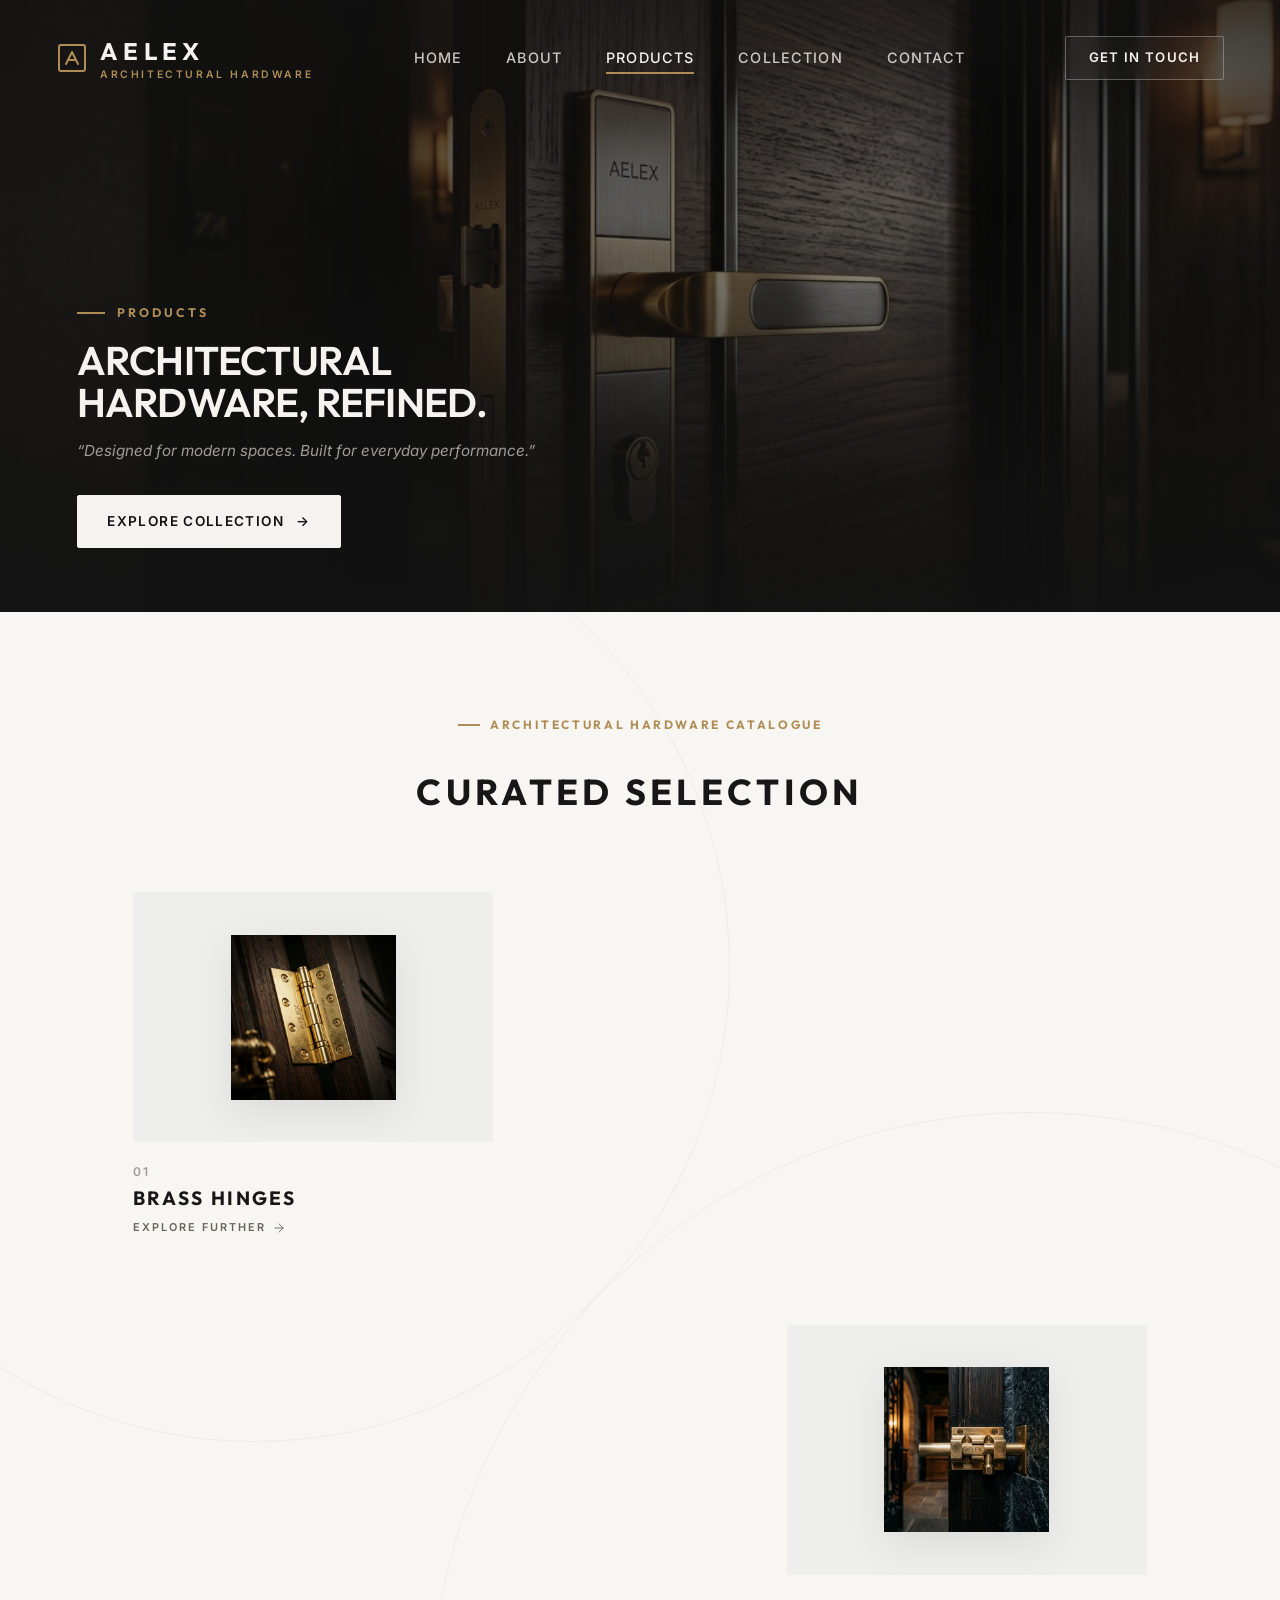
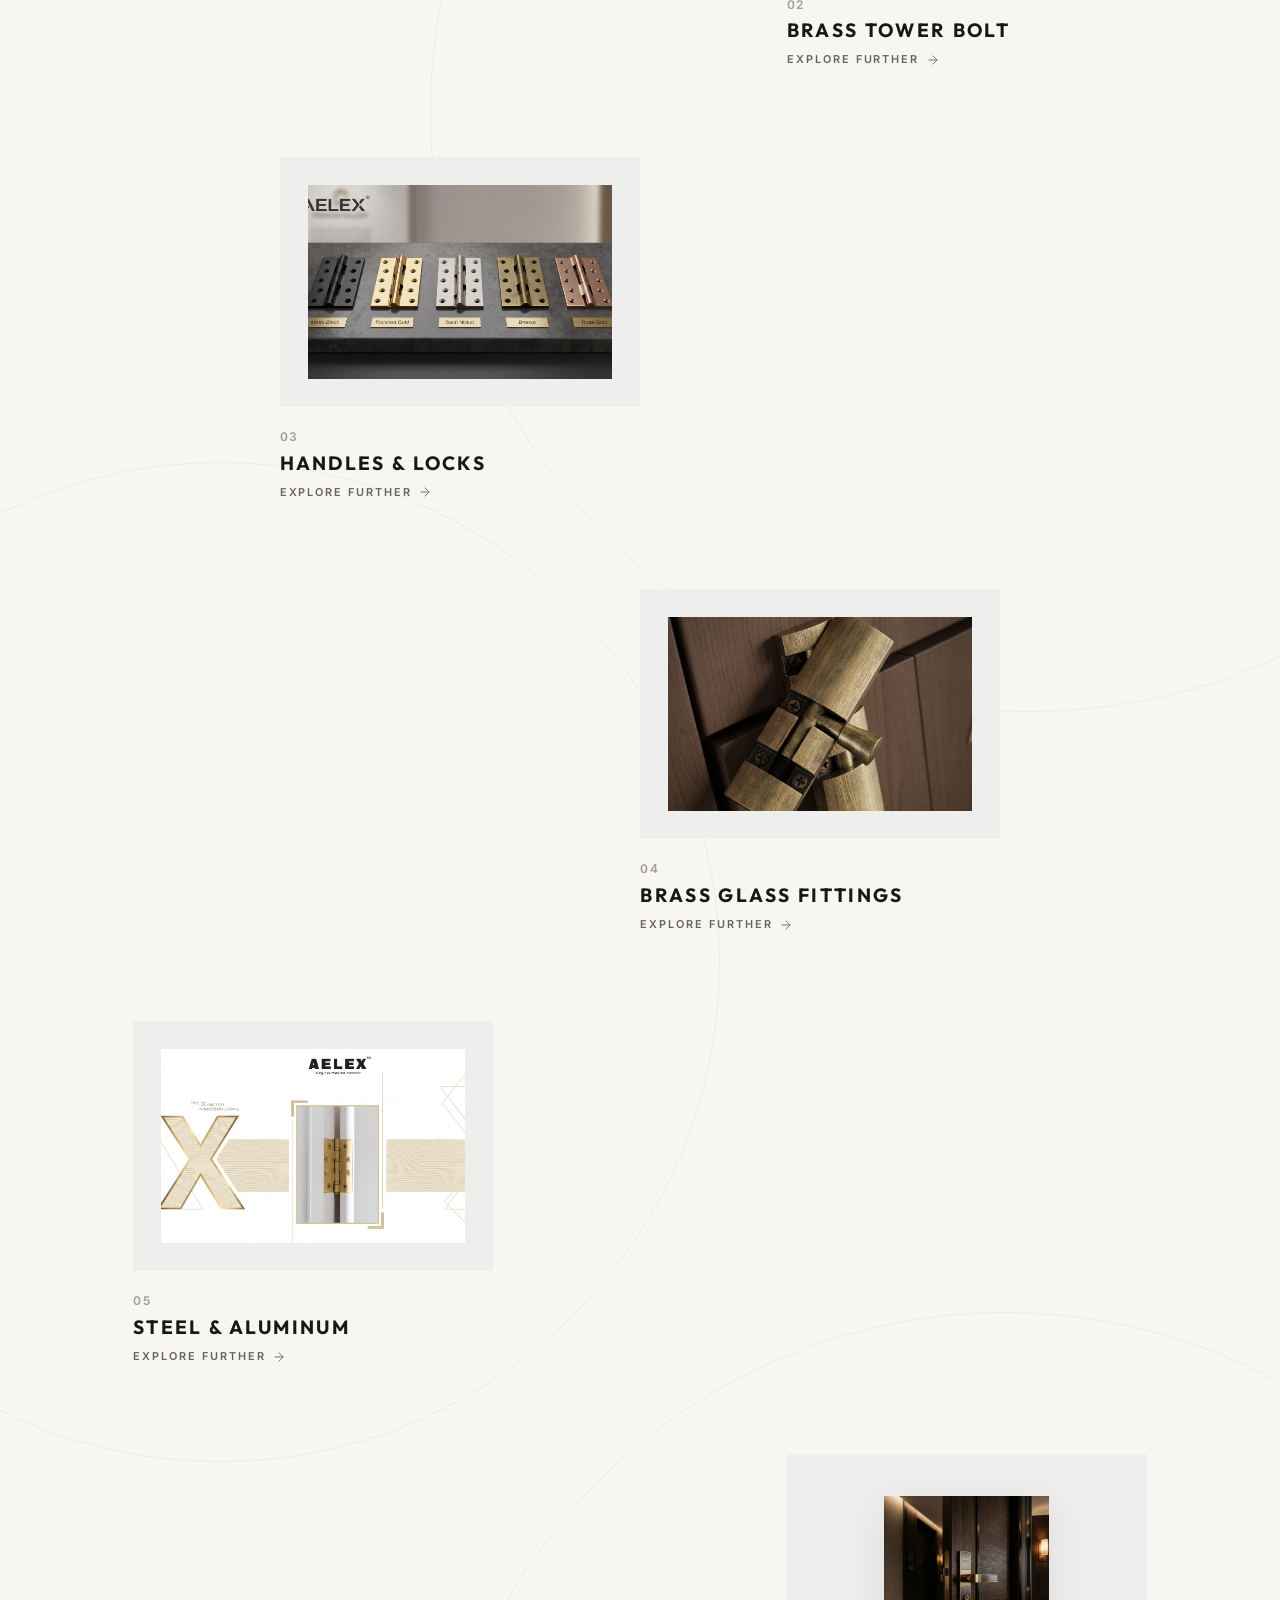
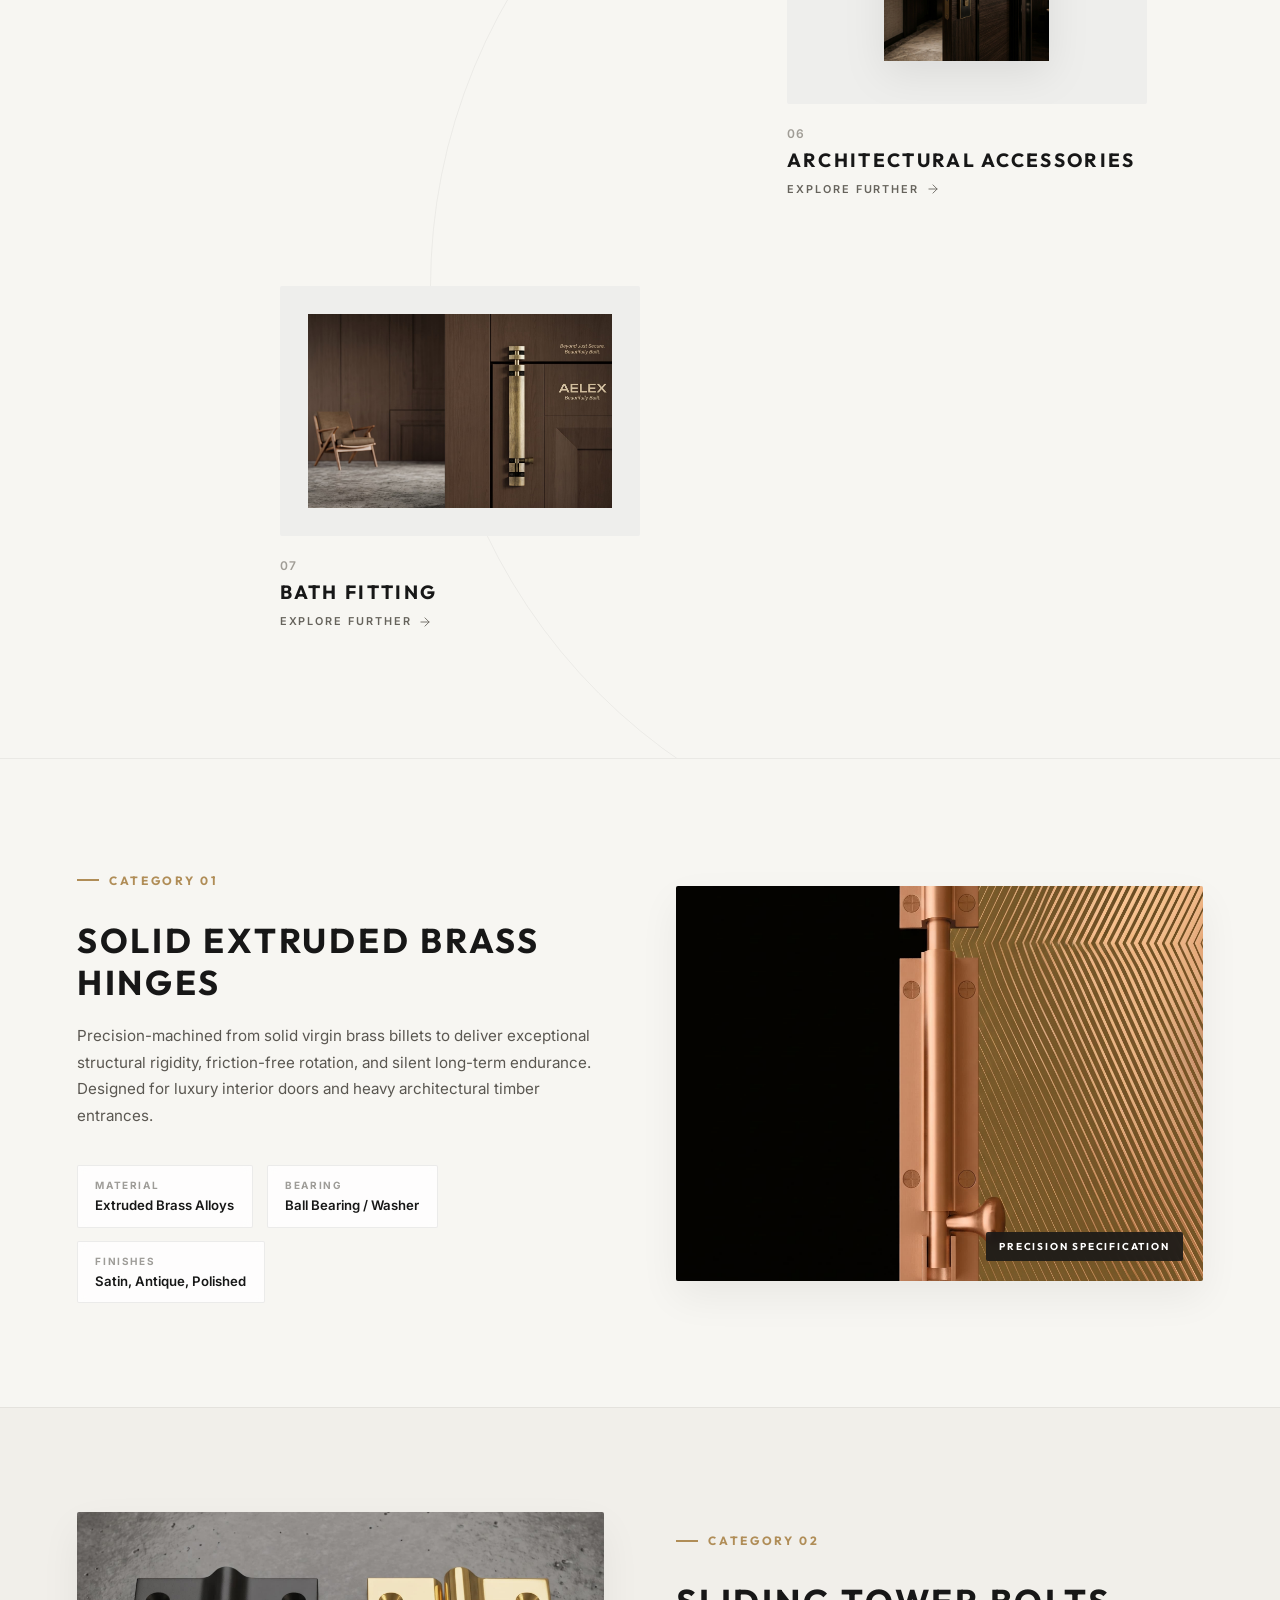
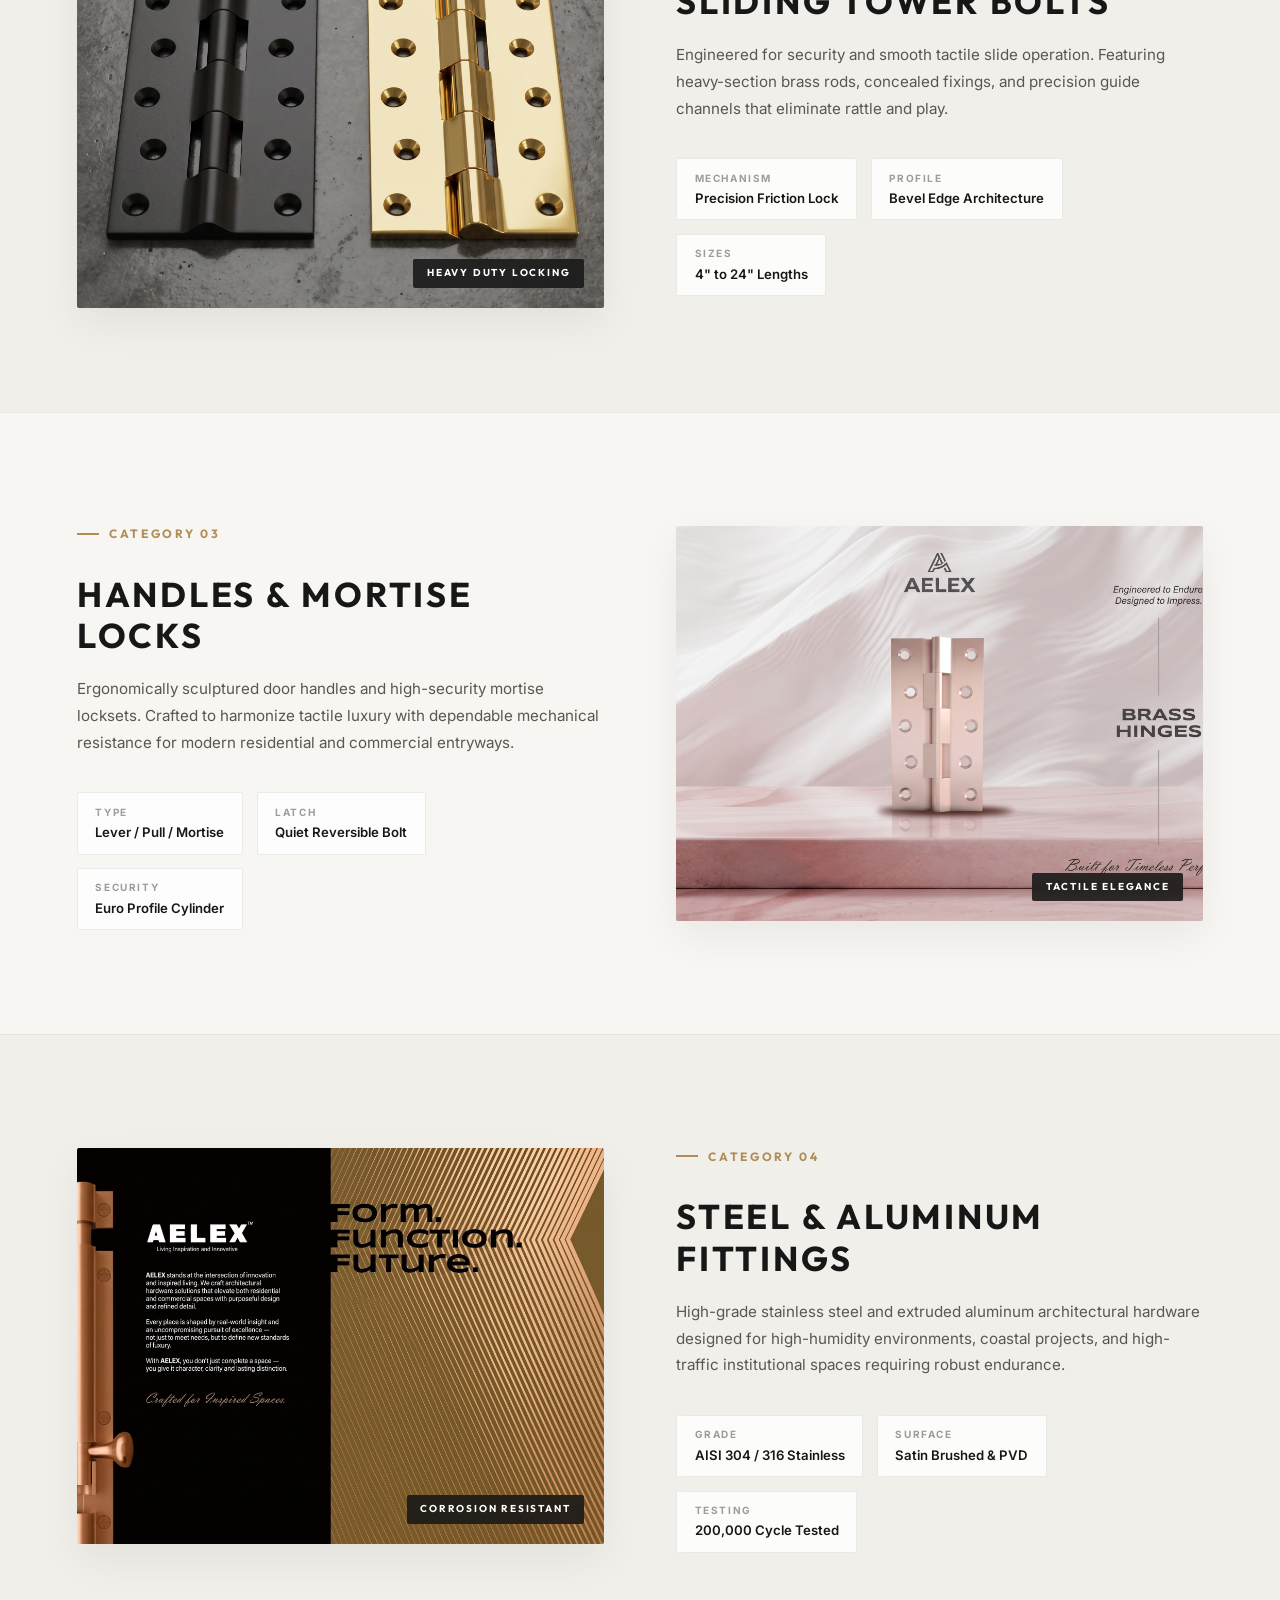
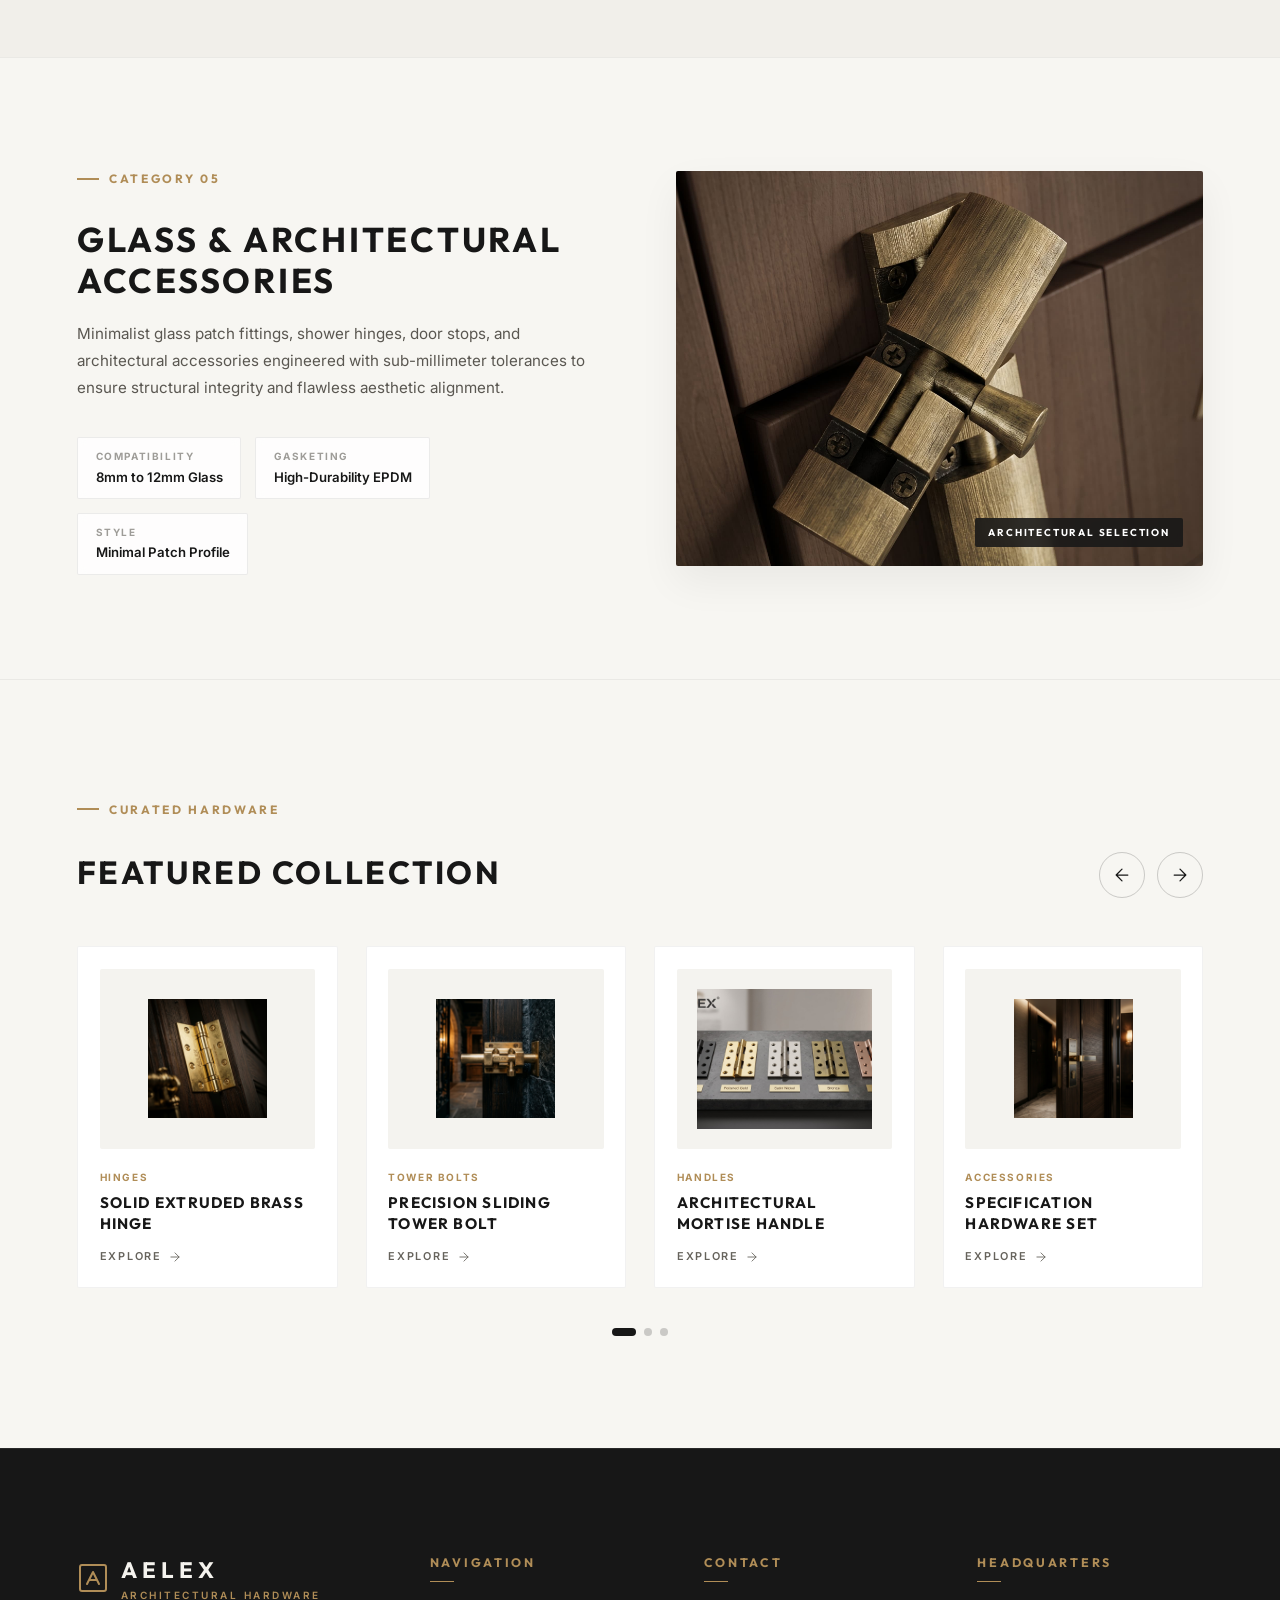
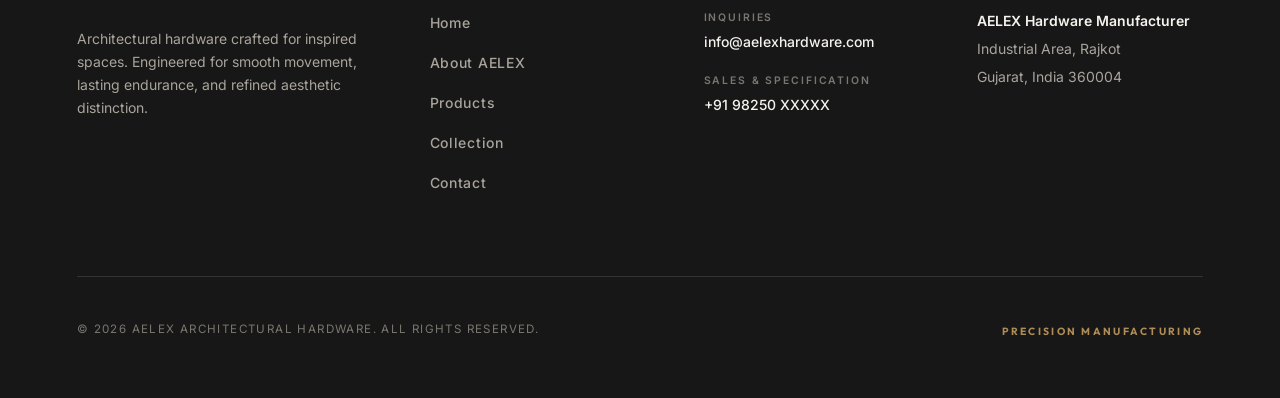
==== products.html @ da087a56 "Add files via upload" ====
<!DOCTYPE html>
<html lang="en">
<head>
  <meta charset="UTF-8">
  <meta name="viewport" content="width=device-width, initial-scale=1.0">
  <title>Products | AELEX Premium Architectural Hardware</title>
  <meta name="description" content="Explore AELEX's luxury architectural hardware catalogue featuring solid extruded brass hinges, sliding tower bolts, stainless steel fittings, and precision architectural accessories.">

  <!-- Google Fonts: Outfit (Headings) & Inter (Body) -->
  <link rel="preconnect" href="https://fonts.googleapis.com">
  <link rel="preconnect" href="https://fonts.gstatic.com" crossorigin>
  <link href="https://fonts.googleapis.com/css2?family=Inter:wght@300;400;500;600;700&family=Outfit:wght@400;500;600;700;800&display=swap" rel="stylesheet">

  <!-- Core Stylesheet -->
  <link rel="stylesheet" href="css/style.css">
</head>
<body class="product-page-body">

  <!-- ==========================================================================
       1. SITE HEADER NAVIGATION (REUSED UNCHANGED FROM HOME/ABOUT)
       ========================================================================== -->
  <header class="site-header" id="site-header">
    <a href="index.html" class="brand-logo" aria-label="AELEX Home">
      <div class="brand-mark">
        <svg class="brand-mark-svg" viewBox="0 0 32 32">
          <rect x="3" y="3" width="26" height="26" rx="2" stroke-linecap="round"/>
          <path d="M10 22L16 10L22 22M12 18H20" stroke-linecap="round" stroke-linejoin="round"/>
        </svg>
      </div>
      <div>
        <span class="brand-name">AELEX</span>
        <span class="brand-tagline">Architectural Hardware</span>
      </div>
    </a>

    <!-- Desktop Navigation Menu -->
    <nav aria-label="Primary Navigation">
      <ul class="nav-menu">
        <li><a href="index.html#home" class="nav-link">Home</a></li>
        <li><a href="about.html" class="nav-link">About</a></li>
        <li><a href="products.html" class="nav-link active">Products</a></li>
        <li><a href="index.html#collection" class="nav-link">Collection</a></li>
        <li><a href="#contact" class="nav-link">Contact</a></li>
      </ul>
    </nav>

    <!-- Minimal Header Action Button -->
    <a href="#contact" class="nav-cta-btn">Get In Touch</a>

    <!-- Mobile Navigation Hamburger Toggle -->
    <button class="mobile-nav-toggle" id="mobile-nav-toggle" aria-label="Toggle navigation menu" aria-expanded="false">
      <span></span>
      <span></span>
      <span></span>
    </button>
  </header>

  <!-- Mobile Navigation Drawer Overlay Menu -->
  <div class="mobile-nav-drawer" id="mobile-nav-drawer" aria-hidden="true">
    <ul class="mobile-nav-links">
      <li><a href="index.html#home">Home</a></li>
      <li><a href="about.html">About</a></li>
      <li><a href="products.html" class="active">Products</a></li>
      <li><a href="index.html#collection">Collection</a></li>
      <li><a href="#contact">Contact</a></li>
    </ul>
    <div class="mobile-drawer-footer">
      <p class="mobile-drawer-contact">AELEX HARDWARE MANUFACTURER</p>
    </div>
  </div>

  <!-- ==========================================================================
       2. SECTION 1 — PRODUCT HERO
       ========================================================================== -->
  <section class="product-hero-clean" id="product-hero" aria-label="AELEX Products Hero Banner">
    <div class="product-hero-bg-container">
      <img src="assets/images/slide-4-architectural-hardware.png" alt="AELEX luxury architectural hardware set background" class="product-hero-bg-image">
      <div class="product-hero-overlay"></div>
      <div class="product-hero-vignette"></div>
    </div>

    <div class="product-hero-content-wrapper">
      <div class="product-hero-eyebrow reveal-element delay-1">
        <span class="eyebrow-brass-bar"></span>
        <span>PRODUCTS</span>
      </div>

      <h1 class="product-hero-headline reveal-element delay-2">
        ARCHITECTURAL<br>
        HARDWARE, REFINED.
      </h1>

      <p class="product-hero-subtitle reveal-element delay-3">
        &ldquo;Designed for modern spaces. Built for everyday performance.&rdquo;
      </p>

      <div class="product-hero-action reveal-element delay-4">
        <a href="#product-collection" class="btn-primary">
          <span>Explore Collection</span>
          <span class="btn-arrow">&rarr;</span>
        </a>
      </div>
    </div>
  </section>

  <!-- ==========================================================================
       3. RECREATED PRODUCT CONTENT SECTIONS (BETWEEN HERO AND FOOTER)
       ========================================================================== -->
  <div class="product-page-main-content">

    <!-- ==========================================================================
         SECTION 1 — EDITORIAL PRODUCT COLLECTION (ASYMMETRICAL LAYOUT)
         ========================================================================== -->
    <section class="product-collection-editorial" id="product-collection" aria-label="AELEX Editorial Product Collection">
      
      <!-- Decorative Curved Arcs (Behind Products, No Overflow, Pointer-Events None) -->
      <div class="decorative-curves-container" aria-hidden="true">
        <div class="curve-arc curve-arc-1"></div>
        <div class="curve-arc curve-arc-2"></div>
        <div class="curve-arc curve-arc-3"></div>
        <div class="curve-arc curve-arc-4"></div>
      </div>

      <div class="product-editorial-container">
        
        <!-- Section Eyebrow Header -->
        <div class="editorial-collection-header reveal-element">
          <div class="clean-eyebrow">
            <span class="eyebrow-brass-line"></span>
            <span>ARCHITECTURAL HARDWARE CATALOGUE</span>
          </div>
          <h2 class="editorial-collection-title">CURATED SELECTION</h2>
        </div>

        <!-- Asymmetrical Product Flow (Inspired by Reference Design) -->
        <div class="asymmetrical-product-grid">

          <!-- Product 01: Brass Hinges (Left Align) -->
          <div class="asym-product-card pos-left reveal-element delay-1">
            <a href="#cat-hinges" class="asym-card-inner">
              <div class="asym-image-box">
                <img src="assets/images/slide-1-brass-hinge.png" alt="AELEX Solid Extruded Brass Hinges" class="asym-product-img">
              </div>
              <div class="asym-card-meta">
                <span class="asym-number">01</span>
                <h3 class="asym-product-name">BRASS HINGES</h3>
                <span class="asym-explore-btn">
                  <span>EXPLORE FURTHER</span>
                  <svg class="asym-arrow-icon" viewBox="0 0 24 24" fill="none" stroke="currentColor" stroke-width="1.5">
                    <path d="M5 12h14M12 5l7 7-7 7" stroke-linecap="round" stroke-linejoin="round"/>
                  </svg>
                </span>
              </div>
            </a>
          </div>

          <!-- Product 02: Brass Tower Bolt (Right Align) -->
          <div class="asym-product-card pos-right reveal-element delay-2">
            <a href="#cat-tower-bolts" class="asym-card-inner">
              <div class="asym-image-box">
                <img src="assets/images/slide-2-brass-tower-bolt.png" alt="AELEX Solid Brass Tower Bolts" class="asym-product-img">
              </div>
              <div class="asym-card-meta">
                <span class="asym-number">02</span>
                <h3 class="asym-product-name">BRASS TOWER BOLT</h3>
                <span class="asym-explore-btn">
                  <span>EXPLORE FURTHER</span>
                  <svg class="asym-arrow-icon" viewBox="0 0 24 24" fill="none" stroke="currentColor" stroke-width="1.5">
                    <path d="M5 12h14M12 5l7 7-7 7" stroke-linecap="round" stroke-linejoin="round"/>
                  </svg>
                </span>
              </div>
            </a>
          </div>

          <!-- Product 03: Handles & Locks (Left Offset Align) -->
          <div class="asym-product-card pos-left-offset reveal-element delay-1">
            <a href="#cat-handles" class="asym-card-inner">
              <div class="asym-image-box">
                <img src="assets/images/photo4.jpg" alt="AELEX Handles & Mortise Locks" class="asym-product-img fit-cover">
              </div>
              <div class="asym-card-meta">
                <span class="asym-number">03</span>
                <h3 class="asym-product-name">HANDLES &amp; LOCKS</h3>
                <span class="asym-explore-btn">
                  <span>EXPLORE FURTHER</span>
                  <svg class="asym-arrow-icon" viewBox="0 0 24 24" fill="none" stroke="currentColor" stroke-width="1.5">
                    <path d="M5 12h14M12 5l7 7-7 7" stroke-linecap="round" stroke-linejoin="round"/>
                  </svg>
                </span>
              </div>
            </a>
          </div>

          <!-- Product 04: Brass Glass Fittings (Right Offset Align) -->
          <div class="asym-product-card pos-right-offset reveal-element delay-2">
            <a href="#cat-glass-fittings" class="asym-card-inner">
              <div class="asym-image-box">
                <img src="assets/images/aelex5.jpg" alt="AELEX Brass Glass Fittings" class="asym-product-img fit-cover">
              </div>
              <div class="asym-card-meta">
                <span class="asym-number">04</span>
                <h3 class="asym-product-name">BRASS GLASS FITTINGS</h3>
                <span class="asym-explore-btn">
                  <span>EXPLORE FURTHER</span>
                  <svg class="asym-arrow-icon" viewBox="0 0 24 24" fill="none" stroke="currentColor" stroke-width="1.5">
                    <path d="M5 12h14M12 5l7 7-7 7" stroke-linecap="round" stroke-linejoin="round"/>
                  </svg>
                </span>
              </div>
            </a>
          </div>

          <!-- Product 05: Steel & Aluminum (Left Align) -->
          <div class="asym-product-card pos-left reveal-element delay-1">
            <a href="#cat-steel-aluminum" class="asym-card-inner">
              <div class="asym-image-box">
                <img src="assets/images/photo1.jpg" alt="AELEX Steel & Aluminum Fittings" class="asym-product-img fit-cover">
              </div>
              <div class="asym-card-meta">
                <span class="asym-number">05</span>
                <h3 class="asym-product-name">STEEL &amp; ALUMINUM</h3>
                <span class="asym-explore-btn">
                  <span>EXPLORE FURTHER</span>
                  <svg class="asym-arrow-icon" viewBox="0 0 24 24" fill="none" stroke="currentColor" stroke-width="1.5">
                    <path d="M5 12h14M12 5l7 7-7 7" stroke-linecap="round" stroke-linejoin="round"/>
                  </svg>
                </span>
              </div>
            </a>
          </div>

          <!-- Product 06: Architectural Accessories (Right Align) -->
          <div class="asym-product-card pos-right reveal-element delay-2">
            <a href="#cat-accessories" class="asym-card-inner">
              <div class="asym-image-box">
                <img src="assets/images/slide-4-architectural-hardware.png" alt="AELEX Architectural Accessories" class="asym-product-img">
              </div>
              <div class="asym-card-meta">
                <span class="asym-number">06</span>
                <h3 class="asym-product-name">ARCHITECTURAL ACCESSORIES</h3>
                <span class="asym-explore-btn">
                  <span>EXPLORE FURTHER</span>
                  <svg class="asym-arrow-icon" viewBox="0 0 24 24" fill="none" stroke="currentColor" stroke-width="1.5">
                    <path d="M5 12h14M12 5l7 7-7 7" stroke-linecap="round" stroke-linejoin="round"/>
                  </svg>
                </span>
              </div>
            </a>
          </div>

          <!-- Product 07: Bath Fittings (Left Offset Align) -->
          <div class="asym-product-card pos-left-offset reveal-element delay-1">
            <a href="#cat-bath-fittings" class="asym-card-inner">
              <div class="asym-image-box">
                <img src="assets/images/photo5.jpg" alt="AELEX Bath Fittings & Hardware" class="asym-product-img fit-cover">
              </div>
              <div class="asym-card-meta">
                <span class="asym-number">07</span>
                <h3 class="asym-product-name">BATH FITTING</h3>
                <span class="asym-explore-btn">
                  <span>EXPLORE FURTHER</span>
                  <svg class="asym-arrow-icon" viewBox="0 0 24 24" fill="none" stroke="currentColor" stroke-width="1.5">
                    <path d="M5 12h14M12 5l7 7-7 7" stroke-linecap="round" stroke-linejoin="round"/>
                  </svg>
                </span>
              </div>
            </a>
          </div>

        </div><!-- /.asymmetrical-product-grid -->
      </div><!-- /.product-editorial-container -->
    </section>

    <!-- ==========================================================================
         SECTION 2 — PRODUCT CATEGORY SHOWCASE 01: SOLID BRASS HINGES
         ========================================================================== -->
    <section class="category-showcase-section" id="cat-hinges" aria-label="AELEX Solid Brass Hinges Showcase">
      <div class="showcase-container">
        <div class="showcase-card-grid">
          <div class="showcase-content-col reveal-left">
            <div class="clean-eyebrow">
              <span class="eyebrow-brass-line"></span>
              <span>CATEGORY 01</span>
            </div>
            <h2 class="showcase-category-title">SOLID EXTRUDED BRASS HINGES</h2>
            <p class="showcase-description">
              Precision-machined from solid virgin brass billets to deliver exceptional structural rigidity, friction-free rotation, and silent long-term endurance. Designed for luxury interior doors and heavy architectural timber entrances.
            </p>
            <div class="showcase-spec-grid">
              <div class="spec-pill">
                <span class="spec-label">MATERIAL</span>
                <span class="spec-val">Extruded Brass Alloys</span>
              </div>
              <div class="spec-pill">
                <span class="spec-label">BEARING</span>
                <span class="spec-val">Ball Bearing / Washer</span>
              </div>
              <div class="spec-pill">
                <span class="spec-label">FINISHES</span>
                <span class="spec-val">Satin, Antique, Polished</span>
              </div>
            </div>
          </div>
          <div class="showcase-visual-col reveal-right">
            <div class="showcase-img-card">
              <img src="assets/images/aelex3.jpg" alt="AELEX Solid Extruded Brass Hinges Detailed View" class="showcase-img">
              <div class="showcase-badge">PRECISION SPECIFICATION</div>
            </div>
          </div>
        </div>
      </div>
    </section>

    <!-- ==========================================================================
         SECTION 3 — PRODUCT CATEGORY SHOWCASE 02: SLIDING TOWER BOLTS
         ========================================================================== -->
    <section class="category-showcase-section alt-bg" id="cat-tower-bolts" aria-label="AELEX Tower Bolts Showcase">
      <div class="showcase-container">
        <div class="showcase-card-grid reverse-grid">
          <div class="showcase-visual-col reveal-left">
            <div class="showcase-img-card">
              <img src="assets/images/aelex4.jpg" alt="AELEX Solid Brass Sliding Tower Bolts View" class="showcase-img">
              <div class="showcase-badge">HEAVY DUTY LOCKING</div>
            </div>
          </div>
          <div class="showcase-content-col reveal-right">
            <div class="clean-eyebrow">
              <span class="eyebrow-brass-line"></span>
              <span>CATEGORY 02</span>
            </div>
            <h2 class="showcase-category-title">SLIDING TOWER BOLTS</h2>
            <p class="showcase-description">
              Engineered for security and smooth tactile slide operation. Featuring heavy-section brass rods, concealed fixings, and precision guide channels that eliminate rattle and play.
            </p>
            <div class="showcase-spec-grid">
              <div class="spec-pill">
                <span class="spec-label">MECHANISM</span>
                <span class="spec-val">Precision Friction Lock</span>
              </div>
              <div class="spec-pill">
                <span class="spec-label">PROFILE</span>
                <span class="spec-val">Bevel Edge Architecture</span>
              </div>
              <div class="spec-pill">
                <span class="spec-label">SIZES</span>
                <span class="spec-val">4&quot; to 24&quot; Lengths</span>
              </div>
            </div>
          </div>
        </div>
      </div>
    </section>

    <!-- ==========================================================================
         SECTION 4 — PRODUCT CATEGORY SHOWCASE 03: HANDLES & MORTISE LOCKS
         ========================================================================== -->
    <section class="category-showcase-section" id="cat-handles" aria-label="AELEX Handles and Locks Showcase">
      <div class="showcase-container">
        <div class="showcase-card-grid">
          <div class="showcase-content-col reveal-left">
            <div class="clean-eyebrow">
              <span class="eyebrow-brass-line"></span>
              <span>CATEGORY 03</span>
            </div>
            <h2 class="showcase-category-title">HANDLES &amp; MORTISE LOCKS</h2>
            <p class="showcase-description">
              Ergonomically sculptured door handles and high-security mortise locksets. Crafted to harmonize tactile luxury with dependable mechanical resistance for modern residential and commercial entryways.
            </p>
            <div class="showcase-spec-grid">
              <div class="spec-pill">
                <span class="spec-label">TYPE</span>
                <span class="spec-val">Lever / Pull / Mortise</span>
              </div>
              <div class="spec-pill">
                <span class="spec-label">LATCH</span>
                <span class="spec-val">Quiet Reversible Bolt</span>
              </div>
              <div class="spec-pill">
                <span class="spec-label">SECURITY</span>
                <span class="spec-val">Euro Profile Cylinder</span>
              </div>
            </div>
          </div>
          <div class="showcase-visual-col reveal-right">
            <div class="showcase-img-card">
              <img src="assets/images/photo2.jpg" alt="AELEX Architectural Handles & Locks Showcase" class="showcase-img">
              <div class="showcase-badge">TACTILE ELEGANCE</div>
            </div>
          </div>
        </div>
      </div>
    </section>

    <!-- ==========================================================================
         SECTION 5 — PRODUCT CATEGORY SHOWCASE 04: STEEL & ALUMINUM FITTINGS
         ========================================================================== -->
    <section class="category-showcase-section alt-bg" id="cat-steel-aluminum" aria-label="AELEX Steel & Aluminum Showcase">
      <div class="showcase-container">
        <div class="showcase-card-grid reverse-grid">
          <div class="showcase-visual-col reveal-left">
            <div class="showcase-img-card">
              <img src="assets/images/photo3.jpg" alt="AELEX Stainless Steel Hardware View" class="showcase-img">
              <div class="showcase-badge">CORROSION RESISTANT</div>
            </div>
          </div>
          <div class="showcase-content-col reveal-right">
            <div class="clean-eyebrow">
              <span class="eyebrow-brass-line"></span>
              <span>CATEGORY 04</span>
            </div>
            <h2 class="showcase-category-title">STEEL &amp; ALUMINUM FITTINGS</h2>
            <p class="showcase-description">
              High-grade stainless steel and extruded aluminum architectural hardware designed for high-humidity environments, coastal projects, and high-traffic institutional spaces requiring robust endurance.
            </p>
            <div class="showcase-spec-grid">
              <div class="spec-pill">
                <span class="spec-label">GRADE</span>
                <span class="spec-val">AISI 304 / 316 Stainless</span>
              </div>
              <div class="spec-pill">
                <span class="spec-label">SURFACE</span>
                <span class="spec-val">Satin Brushed &amp; PVD</span>
              </div>
              <div class="spec-pill">
                <span class="spec-label">TESTING</span>
                <span class="spec-val">200,000 Cycle Tested</span>
              </div>
            </div>
          </div>
        </div>
      </div>
    </section>

    <!-- ==========================================================================
         SECTION 6 — PRODUCT CATEGORY SHOWCASE 05: GLASS & ARCHITECTURAL ACCESSORIES
         ========================================================================== -->
    <section class="category-showcase-section" id="cat-glass-fittings" aria-label="AELEX Glass & Architectural Accessories Showcase">
      <div class="showcase-container">
        <div class="showcase-card-grid">
          <div class="showcase-content-col reveal-left">
            <div class="clean-eyebrow">
              <span class="eyebrow-brass-line"></span>
              <span>CATEGORY 05</span>
            </div>
            <h2 class="showcase-category-title">GLASS &amp; ARCHITECTURAL ACCESSORIES</h2>
            <p class="showcase-description">
              Minimalist glass patch fittings, shower hinges, door stops, and architectural accessories engineered with sub-millimeter tolerances to ensure structural integrity and flawless aesthetic alignment.
            </p>
            <div class="showcase-spec-grid">
              <div class="spec-pill">
                <span class="spec-label">COMPATIBILITY</span>
                <span class="spec-val">8mm to 12mm Glass</span>
              </div>
              <div class="spec-pill">
                <span class="spec-label">GASKETING</span>
                <span class="spec-val">High-Durability EPDM</span>
              </div>
              <div class="spec-pill">
                <span class="spec-label">STYLE</span>
                <span class="spec-val">Minimal Patch Profile</span>
              </div>
            </div>
          </div>
          <div class="showcase-visual-col reveal-right">
            <div class="showcase-img-card">
              <img src="assets/images/aelex5.jpg" alt="AELEX Glass & Architectural Accessories Showcase" class="showcase-img">
              <div class="showcase-badge">ARCHITECTURAL SELECTION</div>
            </div>
          </div>
        </div>
      </div>
    </section>

    <!-- ==========================================================================
         SECTION 7 — PROFESSIONAL PRODUCT SLIDER (BEFORE FOOTER)
         ========================================================================== -->
    <section class="product-slider-section" id="product-slider" aria-label="AELEX Featured Products Slider">
      <div class="product-slider-container">
        
        <!-- Slider Top Navigation Header -->
        <div class="slider-header-wrap reveal-element">
          <div>
            <div class="clean-eyebrow">
              <span class="eyebrow-brass-line"></span>
              <span>CURATED HARDWARE</span>
            </div>
            <h2 class="slider-heading">FEATURED COLLECTION</h2>
          </div>
          
          <!-- Slider Navigation Controls -->
          <div class="slider-nav-controls">
            <button class="slider-arrow-btn slider-prev-btn" id="prod-slider-prev" aria-label="Previous Products">
              <svg viewBox="0 0 24 24" fill="none" stroke="currentColor" stroke-width="1.5">
                <path d="M19 12H5M12 19l-7-7 7-7" stroke-linecap="round" stroke-linejoin="round"/>
              </svg>
            </button>
            <button class="slider-arrow-btn slider-next-btn" id="prod-slider-next" aria-label="Next Products">
              <svg viewBox="0 0 24 24" fill="none" stroke="currentColor" stroke-width="1.5">
                <path d="M5 12h14M12 5l7 7-7 7" stroke-linecap="round" stroke-linejoin="round"/>
              </svg>
            </button>
          </div>
        </div>

        <!-- Carousel Viewport & Cards Track -->
        <div class="slider-viewport" id="prod-slider-viewport">
          <div class="slider-track" id="prod-slider-track">
            
            <!-- Slide Card 1 -->
            <div class="slider-card">
              <div class="slider-card-img-box">
                <img src="assets/images/slide-1-brass-hinge.png" alt="Solid Extruded Brass Hinge" class="slider-card-img">
              </div>
              <div class="slider-card-meta">
                <span class="slider-card-category">HINGES</span>
                <h4 class="slider-card-title">SOLID EXTRUDED BRASS HINGE</h4>
                <a href="#cat-hinges" class="slider-card-link">
                  <span>EXPLORE</span>
                  <svg viewBox="0 0 24 24" fill="none" stroke="currentColor" stroke-width="1.5"><path d="M5 12h14M12 5l7 7-7 7" stroke-linecap="round" stroke-linejoin="round"/></svg>
                </a>
              </div>
            </div>

            <!-- Slide Card 2 -->
            <div class="slider-card">
              <div class="slider-card-img-box">
                <img src="assets/images/slide-2-brass-tower-bolt.png" alt="Sliding Tower Bolt" class="slider-card-img">
              </div>
              <div class="slider-card-meta">
                <span class="slider-card-category">TOWER BOLTS</span>
                <h4 class="slider-card-title">PRECISION SLIDING TOWER BOLT</h4>
                <a href="#cat-tower-bolts" class="slider-card-link">
                  <span>EXPLORE</span>
                  <svg viewBox="0 0 24 24" fill="none" stroke="currentColor" stroke-width="1.5"><path d="M5 12h14M12 5l7 7-7 7" stroke-linecap="round" stroke-linejoin="round"/></svg>
                </a>
              </div>
            </div>

            <!-- Slide Card 3 -->
            <div class="slider-card">
              <div class="slider-card-img-box">
                <img src="assets/images/photo4.jpg" alt="Mortise Lever Handle" class="slider-card-img fit-cover">
              </div>
              <div class="slider-card-meta">
                <span class="slider-card-category">HANDLES</span>
                <h4 class="slider-card-title">ARCHITECTURAL MORTISE HANDLE</h4>
                <a href="#cat-handles" class="slider-card-link">
                  <span>EXPLORE</span>
                  <svg viewBox="0 0 24 24" fill="none" stroke="currentColor" stroke-width="1.5"><path d="M5 12h14M12 5l7 7-7 7" stroke-linecap="round" stroke-linejoin="round"/></svg>
                </a>
              </div>
            </div>

            <!-- Slide Card 4 -->
            <div class="slider-card">
              <div class="slider-card-img-box">
                <img src="assets/images/slide-4-architectural-hardware.png" alt="Architectural Hardware Accessories" class="slider-card-img">
              </div>
              <div class="slider-card-meta">
                <span class="slider-card-category">ACCESSORIES</span>
                <h4 class="slider-card-title">SPECIFICATION HARDWARE SET</h4>
                <a href="#cat-accessories" class="slider-card-link">
                  <span>EXPLORE</span>
                  <svg viewBox="0 0 24 24" fill="none" stroke="currentColor" stroke-width="1.5"><path d="M5 12h14M12 5l7 7-7 7" stroke-linecap="round" stroke-linejoin="round"/></svg>
                </a>
              </div>
            </div>

            <!-- Slide Card 5 -->
            <div class="slider-card">
              <div class="slider-card-img-box">
                <img src="assets/images/aelex3.jpg" alt="Extruded Brass Hinge Detail" class="slider-card-img fit-cover">
              </div>
              <div class="slider-card-meta">
                <span class="slider-card-category">HINGES</span>
                <h4 class="slider-card-title">HEAVY DUTY BEARING HINGE</h4>
                <a href="#cat-hinges" class="slider-card-link">
                  <span>EXPLORE</span>
                  <svg viewBox="0 0 24 24" fill="none" stroke="currentColor" stroke-width="1.5"><path d="M5 12h14M12 5l7 7-7 7" stroke-linecap="round" stroke-linejoin="round"/></svg>
                </a>
              </div>
            </div>

            <!-- Slide Card 6 -->
            <div class="slider-card">
              <div class="slider-card-img-box">
                <img src="assets/images/photo5.jpg" alt="Bath Hardware Accessories" class="slider-card-img fit-cover">
              </div>
              <div class="slider-card-meta">
                <span class="slider-card-category">BATH FITTINGS</span>
                <h4 class="slider-card-title">STAINLESS BATH HARDWARE</h4>
                <a href="#cat-bath-fittings" class="slider-card-link">
                  <span>EXPLORE</span>
                  <svg viewBox="0 0 24 24" fill="none" stroke="currentColor" stroke-width="1.5"><path d="M5 12h14M12 5l7 7-7 7" stroke-linecap="round" stroke-linejoin="round"/></svg>
                </a>
              </div>
            </div>

          </div><!-- /.slider-track -->
        </div><!-- /.slider-viewport -->

        <!-- Pagination Dots Indicator -->
        <div class="slider-dots-wrap" id="prod-slider-dots">
          <!-- JS will populate dots dynamically -->
        </div>

      </div><!-- /.product-slider-container -->
    </section>

  </div><!-- /.product-page-main-content -->

  <!-- ==========================================================================
       7. SITE FOOTER (REUSED UNCHANGED FROM HOME/ABOUT)
       ========================================================================== -->
  <footer class="site-footer" id="contact" aria-label="AELEX Corporate Footer">
    <div class="footer-container">
      
      <!-- Top 4-Column Grid -->
      <div class="footer-grid">

        <!-- Column 1: Brand & Philosophy -->
        <div class="footer-col footer-col-brand reveal-element delay-1">
          <a href="index.html" class="footer-logo" aria-label="AELEX Home">
            <div class="footer-logo-mark">
              <svg class="footer-logo-svg" viewBox="0 0 32 32">
                <rect x="3" y="3" width="26" height="26" rx="2" stroke-linecap="round"/>
                <path d="M10 22L16 10L22 22M12 18H20" stroke-linecap="round" stroke-linejoin="round"/>
              </svg>
            </div>
            <div>
              <span class="footer-brand-name">AELEX</span>
              <span class="footer-brand-tag">Architectural Hardware</span>
            </div>
          </a>
          <p class="footer-brand-desc">
            Architectural hardware crafted for inspired spaces. Engineered for smooth movement, lasting endurance, and refined aesthetic distinction.
          </p>
        </div>

        <!-- Column 2: Navigation Links -->
        <div class="footer-col footer-col-nav reveal-element delay-2">
          <h3 class="footer-col-title">NAVIGATION</h3>
          <ul class="footer-links">
            <li><a href="index.html#home">Home</a></li>
            <li><a href="about.html">About AELEX</a></li>
            <li><a href="products.html">Products</a></li>
            <li><a href="index.html#collection">Collection</a></li>
            <li><a href="#contact">Contact</a></li>
          </ul>
        </div>

        <!-- Column 3: Business Contact -->
        <div class="footer-col footer-col-contact reveal-element delay-3">
          <h3 class="footer-col-title">CONTACT</h3>
          <div class="footer-contact-details">
            <div class="contact-item">
              <span class="contact-label">INQUIRIES</span>
              <a href="mailto:info@aelexhardware.com" class="contact-value">info@aelexhardware.com</a>
            </div>
            <div class="contact-item">
              <span class="contact-label">SALES &amp; SPECIFICATION</span>
              <a href="tel:+919825000000" class="contact-value">+91 98250 XXXXX</a>
            </div>
          </div>
        </div>

        <!-- Column 4: Location / HQ -->
        <div class="footer-col footer-col-location reveal-element delay-4">
          <h3 class="footer-col-title">HEADQUARTERS</h3>
          <address class="footer-address">
            <p class="address-name">AELEX Hardware Manufacturer</p>
            <p class="address-line">Industrial Area, Rajkot</p>
            <p class="address-line">Gujarat, India 360004</p>
          </address>
        </div>

      </div><!-- /.footer-grid -->

      <!-- Horizontal Divider -->
      <div class="footer-divider reveal-element delay-3"></div>

      <!-- Bottom Row: Copyright & Legal -->
      <div class="footer-bottom reveal-element delay-4">
        <p class="copyright-text">&copy; 2026 AELEX ARCHITECTURAL HARDWARE. ALL RIGHTS RESERVED.</p>
        <div class="footer-legal-links">
          <span class="legal-tag">PRECISION MANUFACTURING</span>
        </div>
      </div>

    </div><!-- /.footer-container -->
  </footer><!-- /.site-footer -->

  <!-- JavaScript Controller -->
  <script src="js/hero-slider.js"></script>
</body>
</html>
---- css/style.css ----
/* ==========================================================================
   AELEX — Architectural & Industrial Hardware
   Hero Section Design System & Styling
   ========================================================================== */

/* --------------------------------------------------------------------------
   1. Design Tokens & Variables
   -------------------------------------------------------------------------- */
:root {
  /* Color Palette */
  --color-graphite-dark: #121212;
  --color-charcoal: #1E1E1E;
  --color-charcoal-light: #2A2A2A;
  --color-warm-offwhite: #F5F3EF;
  --color-warm-grey: #E2DFD7;
  --color-muted-grey: #9E9C98;
  
  /* Metallic Accents */
  --color-brass-primary: #B08D57;
  --color-brass-light: #CBB07E;
  --color-brass-glow: rgba(176, 141, 87, 0.25);

  /* Editorial Section Color Palette */
  --bg-editorial: #F7F6F2;
  --color-text-dark: #171717;
  --color-text-muted-dark: #5A5751;
  --color-line-geo: #D6D2CA;
  --color-line-geo-light: #E8E5DF;

  /* Overlay Gradients */
  --overlay-dark: linear-gradient(
    90deg, 
    rgba(18, 18, 18, 0.88) 0%, 
    rgba(18, 18, 18, 0.55) 45%, 
    rgba(18, 18, 18, 0.35) 70%, 
    rgba(18, 18, 18, 0.65) 100%
  );
  --overlay-bottom-vignette: linear-gradient(
    180deg, 
    rgba(18, 18, 18, 0.5) 0%, 
    transparent 35%, 
    rgba(18, 18, 18, 0.75) 80%, 
    rgba(18, 18, 18, 0.95) 100%
  );

  /* Typography */
  --font-heading: 'Outfit', -apple-system, BlinkMacSystemFont, sans-serif;
  --font-body: 'Inter', -apple-system, BlinkMacSystemFont, sans-serif;

  /* Transitions */
  --ease-out-smooth: cubic-bezier(0.16, 1, 0.3, 1);
  --transition-fast: 0.25s var(--ease-out-smooth);
  --transition-medium: 0.5s var(--ease-out-smooth);
  --transition-slow: 1.2s var(--ease-out-smooth);
}

/* --------------------------------------------------------------------------
   2. Base Reset & Layout Constraints
   -------------------------------------------------------------------------- */
*, *::before, *::after {
  box-sizing: border-box;
  margin: 0;
  padding: 0;
}

html {
  font-size: 16px;
  scroll-behavior: smooth;
  -webkit-font-smoothing: antialiased;
  -moz-osx-font-smoothing: grayscale;
}

body {
  font-family: var(--font-body);
  background-color: var(--color-graphite-dark);
  color: var(--color-warm-offwhite);
  line-height: 1.6;
  overflow-x: hidden;
  width: 100%;
  min-height: 100vh;
}

/* Ensure no horizontal scroll anywhere */
.hero-wrapper {
  position: relative;
  width: 100%;
  height: 100vh;
  height: 100svh;
  overflow: hidden;
}

/* --------------------------------------------------------------------------
   3. Header Navigation (Minimal Transparent Overlay)
   -------------------------------------------------------------------------- */
.site-header {
  position: absolute;
  top: 0;
  left: 0;
  width: 100%;
  z-index: 100;
  padding: 2.25rem 4rem;
  display: flex;
  justify-content: space-between;
  align-items: center;
  transition: padding 0.3s ease, background 0.3s ease;
}

/* Brand Identity */
.brand-logo {
  display: flex;
  align-items: center;
  gap: 0.75rem;
  text-decoration: none;
  color: var(--color-warm-offwhite);
  z-index: 102;
}

.brand-mark {
  width: 32px;
  height: 32px;
  position: relative;
  display: flex;
  align-items: center;
  justify-content: center;
}

.brand-mark-svg {
  width: 100%;
  height: 100%;
  fill: none;
  stroke: var(--color-brass-primary);
  stroke-width: 2;
  transition: transform 0.4s var(--ease-out-smooth);
}

.brand-logo:hover .brand-mark-svg {
  transform: rotate(45deg);
}

.brand-name {
  font-family: var(--font-heading);
  font-size: 1.5rem;
  font-weight: 700;
  letter-spacing: 0.22em;
  text-transform: uppercase;
  color: var(--color-warm-offwhite);
}

.brand-tagline {
  font-size: 0.65rem;
  letter-spacing: 0.25em;
  text-transform: uppercase;
  color: var(--color-brass-primary);
  display: block;
  margin-top: -3px;
  font-weight: 600;
}

/* Navigation Links */
.nav-menu {
  display: flex;
  align-items: center;
  gap: 2.75rem;
  list-style: none;
}

.nav-link {
  color: rgba(245, 243, 239, 0.8);
  text-decoration: none;
  font-size: 0.9rem;
  font-weight: 500;
  letter-spacing: 0.08em;
  text-transform: uppercase;
  position: relative;
  padding: 0.5rem 0;
  transition: color 0.3s ease;
}

.nav-link::after {
  content: '';
  position: absolute;
  bottom: 0;
  left: 0;
  width: 0%;
  height: 2px;
  background-color: var(--color-brass-primary);
  transition: width 0.3s var(--ease-out-smooth);
}

.nav-link:hover,
.nav-link.active {
  color: var(--color-warm-offwhite);
}

.nav-link:hover::after,
.nav-link.active::after {
  width: 100%;
}

/* Header Contact/CTA button */
.nav-cta-btn {
  padding: 0.65rem 1.4rem;
  font-family: var(--font-body);
  font-size: 0.825rem;
  font-weight: 600;
  letter-spacing: 0.1em;
  text-transform: uppercase;
  color: var(--color-warm-offwhite);
  border: 1px solid rgba(245, 243, 239, 0.3);
  background: rgba(255, 255, 255, 0.03);
  backdrop-filter: blur(8px);
  -webkit-backdrop-filter: blur(8px);
  border-radius: 2px;
  cursor: pointer;
  text-decoration: none;
  transition: all 0.3s ease;
}

.nav-cta-btn:hover {
  border-color: var(--color-brass-primary);
  color: var(--color-brass-light);
  background: rgba(176, 141, 87, 0.1);
  box-shadow: 0 0 20px var(--color-brass-glow);
}

/* Mobile Hamburger Toggle */
.mobile-nav-toggle {
  display: none;
  background: transparent;
  border: none;
  cursor: pointer;
  width: 32px;
  height: 24px;
  position: relative;
  z-index: 102;
  flex-direction: column;
  justify-content: space-between;
}

.mobile-nav-toggle span {
  display: block;
  width: 100%;
  height: 2px;
  background-color: var(--color-warm-offwhite);
  transition: transform 0.3s ease, opacity 0.3s ease, background-color 0.3s ease;
  transform-origin: center;
}

.mobile-nav-toggle.open span:nth-child(1) {
  transform: translateY(11px) rotate(45deg);
  background-color: var(--color-brass-primary);
}

.mobile-nav-toggle.open span:nth-child(2) {
  opacity: 0;
}

.mobile-nav-toggle.open span:nth-child(3) {
  transform: translateY(-11px) rotate(-45deg);
  background-color: var(--color-brass-primary);
}

/* --------------------------------------------------------------------------
   4. Hero Slider Architecture
   -------------------------------------------------------------------------- */
.hero-slider {
  position: relative;
  width: 100%;
  height: 100%;
}

.hero-slide {
  position: absolute;
  top: 0;
  left: 0;
  width: 100%;
  height: 100%;
  display: flex;
  flex-direction: column;
  justify-content: flex-end;
  padding-top: clamp(7.5rem, 13vh, 9.5rem);
  padding-bottom: clamp(3.5rem, 8vh, 6rem);
  box-sizing: border-box;
  opacity: 0;
  visibility: hidden;
  transition: opacity 1.2s var(--ease-out-smooth), visibility 1.2s var(--ease-out-smooth);
  z-index: 1;
}

.hero-slide.active {
  opacity: 1;
  visibility: visible;
  z-index: 2;
}

/* Background Photography Container */
.slide-bg-container {
  position: absolute;
  top: 0;
  left: 0;
  width: 100%;
  height: 100%;
  overflow: hidden;
}

.slide-bg-image {
  width: 100%;
  height: 100%;
  object-fit: cover;
  object-position: center;
  transform: scale(1.02);
  transition: transform 7s cubic-bezier(0.25, 1, 0.5, 1);
}

/* Slow scale animation when slide becomes active */
.hero-slide.active .slide-bg-image {
  transform: scale(1.08);
}

/* Dark Sophisticated Vignette Overlays */
.slide-overlay {
  position: absolute;
  top: 0;
  left: 0;
  width: 100%;
  height: 100%;
  background: var(--overlay-dark);
  pointer-events: none;
  z-index: 2;
}

.slide-vignette {
  position: absolute;
  top: 0;
  left: 0;
  width: 100%;
  height: 100%;
  background: var(--overlay-bottom-vignette);
  pointer-events: none;
  z-index: 2;
}

/* --------------------------------------------------------------------------
   5. Hero Content & Typography Positioning
   -------------------------------------------------------------------------- */
.hero-content-wrapper {
  position: relative;
  left: 6%;
  bottom: auto;
  margin-top: auto;
  max-width: 680px;
  z-index: 10;
  pointer-events: auto;
}

/* Eyebrow Label */
.hero-eyebrow {
  display: inline-flex;
  align-items: center;
  gap: 0.75rem;
  font-family: var(--font-body);
  font-size: 0.775rem;
  font-weight: 700;
  letter-spacing: 0.25em;
  text-transform: uppercase;
  color: var(--color-brass-primary);
  margin-bottom: 1.25rem;
  opacity: 0;
  transform: translateY(24px);
  transition: opacity 0.8s var(--ease-out-smooth) 0.3s, transform 0.8s var(--ease-out-smooth) 0.3s;
}

.hero-eyebrow::before {
  content: '';
  display: block;
  width: 28px;
  height: 2px;
  background-color: var(--color-brass-primary);
}

/* Main Headline */
.hero-headline {
  font-family: var(--font-heading);
  font-size: clamp(2.5rem, 4.8vw, 4.75rem);
  font-weight: 700;
  line-height: 1.08;
  letter-spacing: -0.02em;
  color: var(--color-warm-offwhite);
  text-transform: uppercase;
  margin-bottom: 0.75rem;
  opacity: 0;
  transform: translateY(30px);
  transition: opacity 0.9s var(--ease-out-smooth) 0.45s, transform 0.9s var(--ease-out-smooth) 0.45s;
}

/* Subtitle / Product Focus */
.hero-subtitle {
  font-family: var(--font-heading);
  font-size: clamp(1.15rem, 1.8vw, 1.5rem);
  font-weight: 500;
  color: var(--color-warm-grey);
  letter-spacing: 0.02em;
  margin-bottom: 1rem;
  opacity: 0;
  transform: translateY(24px);
  transition: opacity 0.8s var(--ease-out-smooth) 0.6s, transform 0.8s var(--ease-out-smooth) 0.6s;
}

/* Supporting Copy */
.hero-description {
  font-family: var(--font-body);
  font-size: clamp(0.95rem, 1.1vw, 1.125rem);
  font-weight: 400;
  line-height: 1.65;
  color: var(--color-muted-grey);
  margin-bottom: 2.25rem;
  max-width: 540px;
  opacity: 0;
  transform: translateY(20px);
  transition: opacity 0.8s var(--ease-out-smooth) 0.7s, transform 0.8s var(--ease-out-smooth) 0.7s;
}

/* CTA Action Button Group */
.hero-actions {
  display: flex;
  align-items: center;
  gap: 1.25rem;
  opacity: 0;
  transform: translateY(20px);
  transition: opacity 0.8s var(--ease-out-smooth) 0.85s, transform 0.8s var(--ease-out-smooth) 0.85s;
}

.hero-slide.active .hero-eyebrow,
.hero-slide.active .hero-headline,
.hero-slide.active .hero-subtitle,
.hero-slide.active .hero-description,
.hero-slide.active .hero-actions {
  opacity: 1;
  transform: translateY(0);
}

/* Primary CTA Button */
.btn-primary {
  display: inline-flex;
  align-items: center;
  justify-content: center;
  gap: 0.75rem;
  padding: 1rem 2.25rem;
  font-family: var(--font-body);
  font-size: 0.9rem;
  font-weight: 600;
  letter-spacing: 0.1em;
  text-transform: uppercase;
  color: var(--color-graphite-dark);
  background-color: var(--color-warm-offwhite);
  border: 1px solid var(--color-warm-offwhite);
  border-radius: 2px;
  text-decoration: none;
  cursor: pointer;
  transition: all 0.35s var(--ease-out-smooth);
}

.btn-primary .btn-arrow {
  transition: transform 0.3s ease;
}

.btn-primary:hover {
  background-color: var(--color-brass-primary);
  border-color: var(--color-brass-primary);
  color: var(--color-warm-offwhite);
  box-shadow: 0 8px 30px rgba(176, 141, 87, 0.3);
}

.btn-primary:hover .btn-arrow {
  transform: translateX(5px);
}

/* Secondary CTA Button */
.btn-secondary {
  display: inline-flex;
  align-items: center;
  justify-content: center;
  padding: 1rem 2rem;
  font-family: var(--font-body);
  font-size: 0.9rem;
  font-weight: 500;
  letter-spacing: 0.08em;
  text-transform: uppercase;
  color: var(--color-warm-offwhite);
  background: rgba(255, 255, 255, 0.05);
  border: 1px solid rgba(245, 243, 239, 0.25);
  backdrop-filter: blur(10px);
  -webkit-backdrop-filter: blur(10px);
  border-radius: 2px;
  text-decoration: none;
  cursor: pointer;
  transition: all 0.35s var(--ease-out-smooth);
}

.btn-secondary:hover {
  border-color: var(--color-brass-primary);
  color: var(--color-brass-light);
  background: rgba(176, 141, 87, 0.12);
}

/* --------------------------------------------------------------------------
   6. Minimal Slider Controls & Indicators
   -------------------------------------------------------------------------- */
.slider-controls-wrapper {
  position: absolute;
  right: 9%;
  bottom: clamp(3.5rem, 8vh, 6rem);
  z-index: 20;
  display: flex;
  align-items: center;
  gap: 2rem;
}

/* Slide Progress Counter */
.slider-counter-block {
  display: flex;
  align-items: center;
  gap: 1rem;
}

.current-slide-num {
  font-family: var(--font-heading);
  font-size: 1.75rem;
  font-weight: 700;
  color: var(--color-brass-primary);
  min-width: 2.2ch;
}

.total-slide-num {
  font-family: var(--font-heading);
  font-size: 1rem;
  font-weight: 500;
  color: var(--color-muted-grey);
}

/* Animated Progress Bar */
.slider-progress-track {
  width: 140px;
  height: 2px;
  background-color: rgba(255, 255, 255, 0.15);
  position: relative;
  overflow: hidden;
  border-radius: 1px;
}

.slider-progress-bar {
  position: absolute;
  top: 0;
  left: 0;
  height: 100%;
  width: 0%;
  background-color: var(--color-brass-primary);
  box-shadow: 0 0 10px var(--color-brass-primary);
  transition: width 0.1s linear;
}

/* Sleek Minimal Arrow Buttons */
.slider-arrows {
  display: flex;
  align-items: center;
  gap: 0.5rem;
}

.arrow-btn {
  width: 48px;
  height: 48px;
  border-radius: 2px;
  border: 1px solid rgba(245, 243, 239, 0.2);
  background: rgba(18, 18, 18, 0.4);
  backdrop-filter: blur(10px);
  -webkit-backdrop-filter: blur(10px);
  color: var(--color-warm-offwhite);
  display: flex;
  align-items: center;
  justify-content: center;
  cursor: pointer;
  transition: all 0.3s var(--ease-out-smooth);
}

.arrow-btn svg {
  width: 18px;
  height: 18px;
  fill: none;
  stroke: currentColor;
  stroke-width: 2;
  transition: transform 0.3s ease;
}

.arrow-btn:hover {
  border-color: var(--color-brass-primary);
  color: var(--color-brass-primary);
  background: rgba(176, 141, 87, 0.15);
}

.arrow-btn.prev-btn:hover svg {
  transform: translateX(-3px);
}

.arrow-btn.next-btn:hover svg {
  transform: translateX(3px);
}

.arrow-btn:focus-visible {
  outline: 2px solid var(--color-brass-primary);
  outline-offset: 2px;
}

/* --------------------------------------------------------------------------
   7. Mobile Drawer Navigation Overlay
   -------------------------------------------------------------------------- */
.mobile-nav-drawer {
  position: fixed;
  top: 0;
  left: 0;
  width: 100%;
  height: 100vh;
  height: 100svh;
  background-color: rgba(18, 18, 18, 0.96);
  backdrop-filter: blur(20px);
  -webkit-backdrop-filter: blur(20px);
  z-index: 99;
  display: flex;
  flex-direction: column;
  justify-content: center;
  align-items: center;
  opacity: 0;
  visibility: hidden;
  transition: opacity 0.4s var(--ease-out-smooth), visibility 0.4s var(--ease-out-smooth);
}

.mobile-nav-drawer.open {
  opacity: 1;
  visibility: visible;
}

.mobile-nav-links {
  list-style: none;
  text-align: center;
  display: flex;
  flex-direction: column;
  gap: 2rem;
}

.mobile-nav-links a {
  font-family: var(--font-heading);
  font-size: 1.75rem;
  font-weight: 600;
  letter-spacing: 0.1em;
  text-transform: uppercase;
  color: var(--color-warm-offwhite);
  text-decoration: none;
  transition: color 0.3s ease;
}

.mobile-nav-links a:hover,
.mobile-nav-links a.active {
  color: var(--color-brass-primary);
}

.mobile-drawer-footer {
  margin-top: 3.5rem;
  text-align: center;
}

.mobile-drawer-contact {
  font-size: 0.85rem;
  letter-spacing: 0.15em;
  text-transform: uppercase;
  color: var(--color-muted-grey);
}

/* --------------------------------------------------------------------------
   8. Responsive Media Queries
   -------------------------------------------------------------------------- */

/* Large Desktop (1920px+) */
@media (min-width: 1920px) {
  .site-header {
    padding: 2.75rem 6rem;
  }
  .hero-slide {
    padding-top: clamp(8.5rem, 14vh, 11rem);
    padding-bottom: clamp(4.5rem, 10vh, 7rem);
  }
  .hero-content-wrapper {
    left: 6%;
    max-width: 760px;
    bottom: auto;
  }
  .hero-eyebrow {
    font-size: 0.825rem;
    margin-bottom: 1.25rem;
  }
  .hero-headline {
    font-size: clamp(3.25rem, 4.2vw, 4.5rem);
    line-height: 1.08;
    margin-bottom: 0.75rem;
  }
  .hero-subtitle {
    font-size: clamp(1.25rem, 1.8vw, 1.6rem);
    margin-bottom: 1rem;
  }
  .hero-description {
    font-size: clamp(1rem, 1.15vw, 1.15rem);
    line-height: 1.65;
    margin-bottom: 2.25rem;
    max-width: 560px;
  }
  .btn-primary,
  .btn-secondary {
    padding: 1.05rem 2.35rem;
    font-size: 0.925rem;
  }
  .slider-controls-wrapper {
    right: 10%;
    bottom: clamp(4.5rem, 10vh, 7rem);
  }
}

/* Desktop & Laptop (1400px - 1919px) */
@media (min-width: 1400px) and (max-width: 1919px) {
  .site-header {
    padding: 2.25rem 4rem;
  }
  .hero-slide {
    padding-top: clamp(7.5rem, 13vh, 9.5rem);
    padding-bottom: clamp(3.5rem, 8vh, 6rem);
  }
  .hero-content-wrapper {
    left: 6%;
    max-width: 680px;
    bottom: auto;
  }
  .hero-headline {
    font-size: clamp(2.75rem, 3.8vw, 3.75rem);
    line-height: 1.08;
    margin-bottom: 0.75rem;
  }
  .hero-subtitle {
    font-size: clamp(1.15rem, 1.7vw, 1.45rem);
    margin-bottom: 0.85rem;
  }
  .hero-description {
    font-size: clamp(0.95rem, 1.1vw, 1.075rem);
    line-height: 1.62;
    margin-bottom: 1.85rem;
    max-width: 530px;
  }
  .slider-controls-wrapper {
    right: 8%;
    bottom: clamp(3.5rem, 8vh, 6rem);
  }
}

/* Medium Laptop (1200px - 1399px) */
@media (min-width: 1200px) and (max-width: 1399px) {
  .site-header {
    padding: 2rem 3.5rem;
  }
  .hero-slide {
    padding-top: clamp(7rem, 12vh, 8.5rem);
    padding-bottom: clamp(3.25rem, 7vh, 5rem);
  }
  .hero-content-wrapper {
    left: 6%;
    max-width: 620px;
  }
  .hero-eyebrow {
    font-size: 0.75rem;
    margin-bottom: 1rem;
  }
  .hero-headline {
    font-size: clamp(2.4rem, 3.4vw, 3.25rem);
    line-height: 1.1;
    margin-bottom: 0.65rem;
  }
  .hero-subtitle {
    font-size: clamp(1.1rem, 1.6vw, 1.35rem);
    margin-bottom: 0.75rem;
  }
  .hero-description {
    font-size: clamp(0.9rem, 1.08vw, 1.025rem);
    line-height: 1.6;
    margin-bottom: 1.6rem;
    max-width: 510px;
  }
  .btn-primary,
  .btn-secondary {
    padding: 0.9rem 1.85rem;
    font-size: 0.85rem;
  }
  .slider-controls-wrapper {
    right: 8%;
    bottom: clamp(3.25rem, 7vh, 5rem);
  }
}

/* Tablet Landscape / Small Laptop (1024px - 1199px) */
@media (min-width: 769px) and (max-width: 1199px) {
  .site-header {
    padding: 1.75rem 2.5rem;
  }
  .nav-menu {
    gap: 1.75rem;
  }
  .hero-slide {
    padding-top: clamp(6.5rem, 11vh, 7.5rem);
    padding-bottom: clamp(3rem, 6vh, 4.5rem);
  }
  .hero-content-wrapper {
    left: 6%;
    max-width: 560px;
  }
  .hero-eyebrow {
    font-size: 0.725rem;
    margin-bottom: 0.85rem;
  }
  .hero-headline {
    font-size: clamp(2.1rem, 3.2vw, 2.75rem);
    line-height: 1.12;
    margin-bottom: 0.6rem;
  }
  .hero-subtitle {
    font-size: clamp(1.05rem, 1.5vw, 1.25rem);
    margin-bottom: 0.65rem;
  }
  .hero-description {
    font-size: clamp(0.875rem, 1.05vw, 0.975rem);
    line-height: 1.55;
    margin-bottom: 1.35rem;
    max-width: 480px;
  }
  .hero-actions {
    gap: 0.85rem;
  }
  .btn-primary,
  .btn-secondary {
    padding: 0.85rem 1.65rem;
    font-size: 0.825rem;
  }
  .slider-controls-wrapper {
    right: 6%;
    bottom: clamp(3rem, 6vh, 4.5rem);
    gap: 1.25rem;
  }
  .slider-progress-track {
    width: 100px;
  }
}

/* Short Viewport Heights on Desktop (<= 768px height) */
@media (min-width: 769px) and (max-height: 768px) {
  .hero-eyebrow {
    margin-bottom: 0.65rem;
  }
  .hero-headline {
    margin-bottom: 0.45rem;
  }
  .hero-subtitle {
    margin-bottom: 0.5rem;
  }
  .hero-description {
    margin-bottom: 1.25rem;
  }
}

/* Tablet Portrait & Mobile (768px and below) */
@media (max-width: 768px) {
  .site-header {
    padding: 1.25rem 1.5rem;
  }
  
  .nav-menu,
  .nav-cta-btn {
    display: none;
  }

  .mobile-nav-toggle {
    display: flex;
  }

  .hero-wrapper {
    position: relative;
    width: 100%;
    min-height: 100vh;
    min-height: 100svh;
    height: auto;
    overflow: hidden;
  }

  .hero-slide {
    position: absolute;
    top: 0;
    left: 0;
    width: 100%;
    height: 100%;
    min-height: 100vh;
    min-height: 100svh;
    display: flex;
    flex-direction: column;
    justify-content: flex-end;
    padding-top: 5.5rem; /* Enforces 30px+ clearance below mobile header */
    padding-bottom: 4.75rem; /* Enforces clearance above slider controls */
    box-sizing: border-box;
  }

  .slide-bg-image {
    object-position: center 25%;
  }

  .hero-content-wrapper {
    position: relative;
    top: 3rem;
    bottom: 4rem;
    left: auto;
    right: auto;
    transform: none;
    width: 100%;
    max-width: 100%;
    margin-top: auto;
    z-index: 10;
    padding: 0 1.5rem;
  }

  .hero-eyebrow {
    font-size: 0.7rem;
    letter-spacing: 0.22em;
    margin-bottom: 0.7rem;
  }

  .hero-headline {
    font-size: clamp(1.5rem, 3.5vw, 3.25rem);
    line-height: 1.1;
    margin-bottom: 0.5rem;
    word-break: break-word;
    font-weight: 200;
  }

  .hero-subtitle {
    font-size: clamp(1rem, 3.5vw, 1.1rem);
    margin-bottom: 0.5rem;
  }

  .hero-description {
    font-size: clamp(0.875rem, 2.8vw, 0.900rem);
    line-height: 1.55;
    margin-bottom: 1.25rem;
    max-width: 100%;
    padding-right: 4rem;
  }

  .hero-actions {
    display: flex;
    flex-direction: row;
    flex-wrap: wrap;
    gap: 0.65rem;
    width: 100%;
  }

  .btn-primary,
  .btn-secondary {
    flex: 1 1 auto;
    min-width: 130px;
    padding: 0.8rem 1.15rem;
    font-size: 0.825rem;
    letter-spacing: 0.08em;
    justify-content: center;
    text-align: center;
  }

  .slider-controls-wrapper {
    position: absolute;
    left: 1.5rem;
    right: 1.5rem;
    bottom: 1.25rem;
    width: calc(100% - 3rem);
    z-index: 20;
    display: flex;
    justify-content: space-between;
    align-items: center;
    gap: 1rem;
  }

  .slider-counter-block {
    gap: 0.5rem;
  }

  .current-slide-num {
    font-size: 1.35rem;
    min-width: auto;
  }

  .total-slide-num {
    font-size: 0.875rem;
  }

  .slider-progress-track {
    width: 65px;
    height: 2px;
  }

  .arrow-btn {
    width: 40px;
    height: 40px;
  }
}

/* Specific Mobile Breakpoint (575px and below) */
@media (max-width: 575px) {
  .site-header {
    padding: 1.1rem 1.25rem;
  }

  .brand-name {
    font-size: 1.25rem;
  }

  .brand-tagline {
    font-size: 0.55rem;
  }

  .hero-slide {
    padding-top: 5.25rem; /* ~84px top clearance guarantees headline starts below AELEX logo */
    padding-bottom: 4.5rem;
  }

  .hero-content-wrapper {
    padding: 0 1.25rem;
  }

  .hero-eyebrow {
    font-size: 0.65rem;
    letter-spacing: 0.2em;
    margin-bottom: 0.35rem;
  }

  .hero-headline {
    font-size: clamp(1.75rem, 7.5vw, 2.25rem);
    line-height: 1.12;
    margin-bottom: 0.35rem;
  
  }

  .hero-subtitle {
    font-size: clamp(0.95rem, 4vw, 1.05rem);
    margin-bottom: 0.45rem;
  }

  .hero-description {
    font-size: 0.85rem;
    line-height: 1.5;
    margin-bottom: 1rem;
  }

  .hero-actions {
    flex-direction: row;
    flex-wrap: wrap;
    gap: 0.5rem;
  }

  .btn-primary,
  .btn-secondary {
    flex: 1 1 auto;
    min-width: 120px;
    padding: 0.75rem 0.85rem;
    font-size: 0.775rem;
    letter-spacing: 0.05em;
  }

  .slider-controls-wrapper {
    bottom: 1.15rem;
    left: 1.25rem;
    right: 1.25rem;
    width: calc(100% - 2.5rem);
  }

  .slider-progress-track {
    width: 50px;
  }

  .arrow-btn {
    width: 36px;
    height: 36px;
  }

  .arrow-btn svg {
    width: 15px;
    height: 15px;
  }
}

/* Small Narrow Mobile (390px - 360px) */
@media (max-width: 390px) {
  .hero-slide {
    padding-top: 5rem;
    padding-bottom: 4.25rem;
  }

  .hero-headline {
    font-size: 1.65rem;
  }

  .hero-description {
    font-size: 0.825rem;
    line-height: 1.45;
    margin-bottom: 0.85rem;
  }

  .hero-actions {
    flex-direction: column;
    gap: 0.45rem;
  }

  .btn-primary,
  .btn-secondary {
    width: 100%;
    padding: 0.7rem 1rem;
    font-size: 0.775rem;
  }

  .slider-controls-wrapper {
    bottom: 1rem;
  }
}



/* ==========================================================================
   9. AELEX Editorial / Architectural Brand Section Styling
   ========================================================================== */
.brand-editorial-section {
  position: relative;
  width: 100%;
  background-color: var(--bg-editorial);
  color: var(--color-text-dark);
  padding: 8.5rem 9%;
  overflow: hidden;
  border-top: 1px solid rgba(214, 210, 202, 0.4);
}

/* Asymmetric Two-Column Grid Layout */
.editorial-grid {
  display: grid;
  grid-template-columns: minmax(0, 1.15fr) minmax(0, 1fr);
  align-items: center;
  position: relative;
  z-index: 2;
  max-width: 1100px;
  margin: 0 auto;
}

/* --------------------------------------------------------------------------
   Left Zone: Large Editorial Typography & Architectural Annotations
   -------------------------------------------------------------------------- */
.editorial-left-zone {
  display: flex;
  flex-direction: column;
  align-items: flex-start;
}

/* Small Uppercase Eyebrow */
.editorial-eyebrow-label {
  display: inline-flex;
  align-items: center;
  gap: 0.75rem;
  font-family: var(--font-body);
  font-size: 0.775rem;
  font-weight: 700;
  letter-spacing: 0.25em;
  text-transform: uppercase;
  color: var(--color-text-muted-dark);
  margin-bottom: 2rem;
}

.editorial-eyebrow-label::before {
  content: '';
  display: block;
  width: 32px;
  height: 2px;
  background-color: var(--color-brass-primary);
}

/* Stacked Editorial Headline */
.editorial-headline-block {
  font-family: var(--font-heading);
  font-size: clamp(1.65rem, 2.5vw, 2.5rem);
  line-height: 1.12;
  letter-spacing: 0.02em;
  text-transform: uppercase;
  margin-bottom: 1.5rem;
  color: var(--color-text-dark);
}

.editorial-line {
  display: block;
}

.editorial-line.line-1 {
  font-weight: 700;
  color: var(--color-text-dark);
}

.editorial-line.line-2 {
  font-weight: 800;
  color: var(--color-brass-primary);
  letter-spacing: 0.01em;
}

.editorial-line.line-3 {
  font-weight: 500;
  color: #383632;
}

/* Narrative Body Copy */
.editorial-lead-text {
  font-family: var(--font-body);
  font-size: clamp(0.95rem, 1.05vw, 1.075rem);
  font-weight: 400;
  line-height: 1.65;
  color: var(--color-text-muted-dark);
  max-width: 480px;
  margin-bottom: 2.5rem;
}

.editorial-lead-text strong {
  color: var(--color-text-dark);
  font-weight: 600;
}

/* Architectural Design Annotations (Engineering Callouts) */
.editorial-annotations-container {
  display: grid;
  grid-template-columns: repeat(2, 1fr);
  gap: 2rem;
  width: 100%;
  max-width: 480px;
  padding-top: 1.5rem;
  border-top: 1px solid var(--color-line-geo);
}

.annotation-item {
  display: flex;
  flex-direction: column;
  gap: 0.35rem;
}

.annotation-num {
  font-family: var(--font-heading);
  font-size: 0.7rem;
  font-weight: 700;
  letter-spacing: 0.2em;
  color: var(--color-brass-primary);
  text-transform: uppercase;
}

.annotation-title {
  font-family: var(--font-heading);
  font-size: 0.95rem;
  font-weight: 600;
  letter-spacing: 0.04em;
  color: var(--color-text-dark);
  text-transform: uppercase;
}

.annotation-desc {
  font-family: var(--font-body);
  font-size: 0.825rem;
  line-height: 1.5;
  color: var(--color-text-muted-dark);
}

/* --------------------------------------------------------------------------
   Right Zone: Circular Visual Composition & Architectural Geometry
   -------------------------------------------------------------------------- */
.editorial-right-zone {
  position: relative;
  display: flex;
  justify-content: center;
  align-items: center;
  padding: 2rem 0;
}

/* SVG Geometric Engineering Lines Backdrop */
.geo-lines-container {
  position: absolute;
  top: 50%;
  left: 50%;
  transform: translate(-50%, -50%);
  width: 120%;
  height: 120%;
  pointer-events: none;
  z-index: 1;
}

.geo-svg {
  width: 100%;
  height: 100%;
  overflow: visible;
}

.geo-svg circle,
.geo-svg line,
.geo-svg path {
  stroke: var(--color-line-geo);
  stroke-width: 1px;
  fill: none;
  vector-effect: non-scaling-stroke;
}

.geo-svg .dashed-line {
  stroke-dasharray: 4 6;
}

.geo-svg .brass-line {
  stroke: var(--color-brass-primary);
  opacity: 0.5;
}

/* SVG Curved Text Path */
.curved-text-wrapper {
  position: absolute;
  top: 50%;
  left: 50%;
  transform: translate(-50%, -50%);
  width: 360px;
  height: 360px;
  pointer-events: none;
  z-index: 3;
  animation: spinSlow 40s linear infinite;
}

@keyframes spinSlow {
  from { transform: translate(-50%, -50%) rotate(0deg); }
  to { transform: translate(-50%, -50%) rotate(360deg); }
}

.curved-text-svg {
  width: 100%;
  height: 100%;
  overflow: visible;
}

.curved-text-path {
  font-family: var(--font-heading);
  font-size: 8px;
  font-weight: 600;
  letter-spacing: 0.3em;
  fill: var(--color-text-muted-dark);
  text-transform: uppercase;
}

/* Main Circular Image Frame (Small 280px Desktop Circle) */
.editorial-circle-frame {
  position: relative;
  width: 280px;
  height: 280px;
  border-radius: 50%;
  overflow: hidden;
  z-index: 2;
  box-shadow: 0 18px 45px rgba(18, 18, 18, 0.1);
  border: 1px solid var(--color-line-geo);
  background-color: #FFFFFF;
  cursor: pointer;
  transition: box-shadow 0.5s var(--ease-out-smooth), transform 0.5s var(--ease-out-smooth);
}

.editorial-circle-frame:hover {
  box-shadow: 0 25px 60px rgba(176, 141, 87, 0.2);
  transform: scale(1.02);
}

.editorial-product-img {
  width: 100%;
  height: 100%;
  object-fit: cover;
  object-position: center;
  transition: transform 0.7s var(--ease-out-smooth), filter 0.5s ease;
}

.editorial-circle-frame:hover .editorial-product-img {
  transform: scale(1.07);
  filter: brightness(1.03);
}

/* Interactive Hover Badge */
/* .editorial-hover-badge {
  position: absolute;
  bottom: 10%;
  right: 8%;
  z-index: 5;
  padding: 0.5rem 0.95rem;
  background: rgba(18, 18, 18, 0.92);
  backdrop-filter: blur(10px);
  -webkit-backdrop-filter: blur(10px);
  color: var(--color-warm-offwhite);
  font-family: var(--font-body);
  font-size: 0.675rem;
  font-weight: 600;
  letter-spacing: 0.1em;
  text-transform: uppercase;
  border-radius: 30px;
  border: 1px solid var(--color-brass-primary);
  display: flex;
  align-items: center;
  gap: 0.4rem;
  opacity: 0;
  transform: translateY(10px) scale(0.95);
  transition: all 0.4s var(--ease-out-smooth);
  pointer-events: none;
} */

.editorial-circle-frame:hover .editorial-hover-badge {
  opacity: 1;
  transform: translateY(0) scale(1);
}

.editorial-hover-badge .badge-arrow {
  color: var(--color-brass-primary);
  transition: transform 0.3s ease;
}

.editorial-circle-frame:hover .editorial-hover-badge .badge-arrow {
  transform: translateX(3px);
}

/* Floating Secondary Accent 1 (Bottom Left - Brass Tower Bolt) */
.secondary-accent-1 {
  position: absolute;
  bottom: -4%;
  left: -8%;
  z-index: 4;
  width: 80px;
  height: 80px;
  border-radius: 50%;
  overflow: hidden;
  border: 2px solid #FFFFFF;
  box-shadow: 0 10px 25px rgba(18, 18, 18, 0.12);
  background: #FFFFFF;
  transition: transform 0.5s var(--ease-out-smooth);
}

.secondary-accent-1:hover {
  transform: translateY(-4px) scale(1.06);
}

.secondary-accent-1 img {
  width: 100%;
  height: 100%;
  object-fit: cover;
}

.accent-caption-tag {
  position: absolute;
  bottom: -18px;
  left: 50%;
  transform: translateX(-50%);
  background: var(--color-text-dark);
  color: var(--color-warm-offwhite);
  font-family: var(--font-heading);
  font-size: 0.55rem;
  font-weight: 700;
  letter-spacing: 0.12em;
  text-transform: uppercase;
  padding: 0.15rem 0.45rem;
  white-space: nowrap;
  border-radius: 2px;
}

/* Floating Secondary Accent 2 (Top Right - Steel Fitting Detail) */
.secondary-accent-2 {
  position: absolute;
  top: -2%;
  right: -6%;
  z-index: 4;
  width: 65px;
  height: 65px;
  border-radius: 2px;
  overflow: hidden;
  border: 1px solid var(--color-line-geo);
  background: #FFFFFF;
  box-shadow: 0 8px 20px rgba(18, 18, 18, 0.06);
  padding: 3px;
  transition: transform 0.5s var(--ease-out-smooth);
}

.secondary-accent-2:hover {
  transform: translateY(-4px) scale(1.06);
}

.secondary-accent-2 img {
  width: 100%;
  height: 100%;
  object-fit: cover;
}

/* --------------------------------------------------------------------------
   Scroll Reveal Animations
   -------------------------------------------------------------------------- */
.reveal-element {
  opacity: 0;
  transform: translateY(40px);
  transition: opacity 0.9s var(--ease-out-smooth), transform 0.9s var(--ease-out-smooth);
}

.reveal-element.reveal-scale {
  transform: scale(0.92);
}

.brand-editorial-section.in-view .reveal-element {
  opacity: 1;
  transform: translateY(0) scale(1);
}

/* Stagger Delays */
.brand-editorial-section.in-view .delay-1 { transition-delay: 0.15s; }
.brand-editorial-section.in-view .delay-2 { transition-delay: 0.3s; }
.brand-editorial-section.in-view .delay-3 { transition-delay: 0.45s; }
.brand-editorial-section.in-view .delay-4 { transition-delay: 0.6s; }
.brand-editorial-section.in-view .delay-5 { transition-delay: 0.75s; }

/* --------------------------------------------------------------------------
   Responsive Media Queries — Editorial Section
   -------------------------------------------------------------------------- */

/* Laptop / Desktop (1280px - 1440px) */
@media (max-width: 1440px) {
  .brand-editorial-section {
    padding: 6.5rem 7%;
  }

  .editorial-grid {
    gap: 3rem;
  }

  .editorial-circle-frame {
    width: 260px;
    height: 260px;
  }

  .curved-text-wrapper {
    width: 340px;
    height: 340px;
  }
}

/* Tablet Landscape (1024px) */
@media (max-width: 1024px) {
  .brand-editorial-section {
    padding: 5.5rem 6%;
  }

  .editorial-grid {
    grid-template-columns: 1fr;
    gap: 3.5rem;
  }

  .editorial-left-zone {
    max-width: 600px;
  }

  .editorial-right-zone {
    justify-content: center;
  }

  .editorial-circle-frame {
    width: 260px;
    height: 260px;
  }

  .curved-text-wrapper {
    width: 340px;
    height: 340px;
  }
}

/* Tablet Portrait & Mobile (768px and below) */
@media (max-width: 768px) {
  .brand-editorial-section {
    padding: 4.5rem 5%;
  }

  .editorial-headline-block {
    font-size: 1.85rem;
    margin-bottom: 1.25rem;
  }

  .editorial-lead-text {
    font-size: 0.925rem;
    margin-bottom: 2rem;
  }

  .editorial-annotations-container {
    grid-template-columns: 1fr;
    gap: 1.25rem;
  }

  .editorial-circle-frame {
    width: 240px;
    height: 240px;
  }

  .curved-text-wrapper {
    width: 310px;
    height: 310px;
  }

  .secondary-accent-1 {
    width: 70px;
    height: 70px;
    left: -4%;
  }

  .secondary-accent-2 {
    width: 55px;
    height: 55px;
    right: -4%;
  }
}

/* Small Mobile (390px - 360px) */
@media (max-width: 414px) {
  .brand-editorial-section {
    padding: 3.5rem 1.25rem;
  }

  .editorial-eyebrow-label {
    font-size: 0.68rem;
    margin-bottom: 1rem;
  }

  .editorial-headline-block {
    font-size: 1.6rem;
    line-height: 1.15;
  }

  .editorial-circle-frame {
    width: 220px;
    height: 220px;
  }

  .curved-text-wrapper {
    display: none;
  }

  .secondary-accent-1 {
    width: 60px;
    height: 60px;
    left: -5%;
    bottom: -4%;
  }

  .secondary-accent-2 {
    width: 50px;
    height: 50px;
    right: -5%;
    top: 0%;
  }
}

/* ==========================================================================
   10. AELEX Third Section — Premium Asymmetrical Product Showcase Styling
   ========================================================================== */
.product-showcase-section {
  position: relative;
  width: 100%;
  background-color:#FFFFFF;
  color: var(--color-warm-offwhite);
  padding: 5rem 6%;
  overflow: hidden;
  border-top: 1px solid rgba(245, 243, 239, 0.08);
}

/* Showcase Intro Header */
.showcase-intro-block {
  max-width: 760px;
  margin-bottom: 4.5rem;
}

.showcase-eyebrow {
  display: inline-flex;
  align-items: center;
  gap: 0.75rem;
  font-family: var(--font-body);
  font-size: 0.775rem;
  font-weight: 700;
  letter-spacing: 0.25em;
  text-transform: uppercase;
  color: var(--color-brass-primary);
  margin-bottom: 1.25rem;
}

.showcase-eyebrow::before {
  content: '';
  display: block;
  width: 28px;
  height: 2px;
  background-color: var(--color-brass-primary);
}

.showcase-headline {
  font-family: var(--font-heading);
  font-size: clamp(2.25rem, 4.2vw, 4.25rem);
  font-weight: 700;
  line-height: 1.08;
  letter-spacing: -0.02em;
  text-transform: uppercase;
  color: #b08d57;
  margin-bottom: 1.25rem;
}

.showcase-subtitle {
  font-family: var(--font-body);
  font-size: clamp(1rem, 1.2vw, 1.2rem);
  font-weight: 400;
  line-height: 1.65;
  color: var(--color-muted-grey);
  max-width: 580px;
}

/* Asymmetrical CSS Grid Layout */
.showcase-grid {
  display: grid;
  grid-template-columns: 1.35fr 0.9fr 0.9fr;
  grid-template-rows: auto auto auto;
  gap: 2rem;
  max-width: 1600px;
  margin: 0 auto;
}

/* Base Panel Styling */
.showcase-panel {
  position: relative;
  border-radius: 2px;
  overflow: hidden;
  box-sizing: border-box;
  transition: transform 0.5s var(--ease-out-smooth), box-shadow 0.5s var(--ease-out-smooth);
}

/* Panel 01: Dominant Product Photography (Left - Spans 2 Rows) */
.panel-dominant {
  grid-column: 1 / 2;
  grid-row: 1 / 3;
  min-height: 560px;
  background-color: var(--color-charcoal);
  border: 1px solid rgba(245, 243, 239, 0.1);
  display: flex;
  flex-direction: column;
  justify-content: flex-end;
}

.panel-dominant .panel-bg-image {
  position: absolute;
  top: 0;
  left: 0;
  width: 100%;
  height: 100%;
  object-fit: cover;
  object-position: center;
  transition: transform 0.7s var(--ease-out-smooth), filter 0.5s ease;
}

.panel-dominant:hover .panel-bg-image {
  transform: scale(1.04);
  filter: brightness(1.05);
}

.panel-dominant-overlay {
  position: absolute;
  top: 0;
  left: 0;
  width: 100%;
  height: 100%;
  background: linear-gradient(180deg, rgba(18, 18, 18, 0.1) 0%, rgba(18, 18, 18, 0.85) 100%);
  pointer-events: none;
}

.panel-dominant-content {
  position: relative;
  z-index: 5;
  padding: 2.5rem;
}

.panel-tag-badge {
  display: inline-block;
  padding: 0.35rem 0.85rem;
  background: rgba(18, 18, 18, 0.85);
  backdrop-filter: blur(8px);
  -webkit-backdrop-filter: blur(8px);
  border: 1px solid var(--color-brass-primary);
  color: var(--color-brass-light);
  font-family: var(--font-heading);
  font-size: 0.675rem;
  font-weight: 700;
  letter-spacing: 0.18em;
  text-transform: uppercase;
  margin-bottom: 1rem;
  border-radius: 2px;
}

.panel-title {
  font-family: var(--font-heading);
  font-size: 1.5rem;
  font-weight: 700;
  letter-spacing: 0.02em;
  color: var(--color-warm-offwhite);
  margin-bottom: 0.5rem;
  text-transform: uppercase;
}

.panel-desc {
  font-family: var(--font-body);
  font-size: 0.875rem;
  line-height: 1.6;
  color: var(--color-muted-grey);
}

/* Panel 02: Technical Statement (Top Middle - Matte Black Card) */
.panel-text-dark-1 {
  grid-column: 2 / 3;
  grid-row: 1 / 2;
  background-color: #ffffff;
  border: 1px solid rgba(245, 243, 239, 0.1);
  padding: 3rem 2.25rem;
  display: flex;
  flex-direction: column;
  justify-content: space-between;
  min-height: 260px;
}

.panel-num-accent {
  font-family: var(--font-heading);
  font-size: 0.75rem;
  font-weight: 700;
  letter-spacing: 0.22em;
  color: var(--color-brass-primary);
  text-transform: uppercase;
  margin-bottom: 1.5rem;
  display: flex;
  align-items: center;
  gap: 0.5rem;
}

.panel-num-accent::after {
  content: '';
  flex: 1;
  height: 1px;
  background-color: rgba(176, 141, 87, 0.3);
}

.panel-statement-title {
  font-family: var(--font-heading);
  font-size: 1.35rem;
  font-weight: 700;
  letter-spacing: 0.04em;
  color:#b08d57;
  text-transform: uppercase;
  margin-bottom: 0.75rem;
  line-height: 1.25;
}

.panel-statement-body {
  font-family: var(--font-body);
  font-size: 0.85rem;
  line-height: 1.6;
  color: var(--color-muted-grey);
}

/* Panel 03: Product Detail Macro Crop (Top Right) */
.panel-detail-crop {
  grid-column: 3 / 4;
  grid-row: 1 / 2;
  min-height: 260px;
  background-color: var(--color-charcoal);
  border: 1px solid rgba(245, 243, 239, 0.1);
  position: relative;
}

.panel-detail-crop .panel-bg-image {
  width: 100%;
  height: 100%;
  object-fit: cover;
  object-position: center;
  transition: transform 0.7s var(--ease-out-smooth);
}

.panel-detail-crop:hover .panel-bg-image {
  transform: scale(1.06);
}

/* Panel 04: Function Text Panel (Middle Right - Spans Col 2 & 3) */
.panel-text-dark-2 {
  grid-column: 2 / 4;
  grid-row: 2 / 3;
  background-color: #ffffff;
  border: 1px solid rgba(245, 243, 239, 0.1);
  padding: 3rem 2.5rem;
  display: flex;
  flex-direction: column;
  justify-content: space-between;
  min-height: 260px;
}

.panel-text-dark-2 .panel-statement-title {
  font-size: 1.45rem;
}

/* Panel 05: Large Lower Feature Visual (Spans Full Width) */
.panel-feature-wide {
  grid-column: 1 / -1;
  grid-row: 3 / 4;
  min-height: 480px;
  background-color: var(--color-charcoal);
  border: 1px solid rgba(245, 243, 239, 0.12);
  margin-top: 1rem;
  display: flex;
  align-items: flex-end;
  position: relative;
}

.panel-feature-wide .panel-bg-image {
  position: absolute;
  top: 0;
  left: 0;
  width: 100%;
  height: 100%;
  object-fit: cover;
  object-position: center;
  transition: transform 0.8s var(--ease-out-smooth), filter 0.5s ease;
}

.panel-feature-wide:hover .panel-bg-image {
  transform: scale(1.03);
  filter: brightness(1.05);
}

.panel-feature-overlay {
  position: absolute;
  top: 0;
  left: 0;
  width: 100%;
  height: 100%;
  background: linear-gradient(90deg, rgba(18, 18, 18, 0.88) 0%, rgba(18, 18, 18, 0.4) 50%, rgba(18, 18, 18, 0.7) 100%);
  pointer-events: none;
}

.panel-feature-content {
  position: relative;
  z-index: 5;
  padding: 4rem 3.5rem;
  max-width: 680px;
}

.feature-quote-eyebrow {
  font-family: var(--font-body);
  font-size: 0.75rem;
  font-weight: 700;
  letter-spacing: 0.25em;
  text-transform: uppercase;
  color: var(--color-brass-primary);
  margin-bottom: 1rem;
}

.feature-quote-text {
  font-family: var(--font-heading);
  font-size: clamp(1.75rem, 3.2vw, 3rem);
  font-weight: 700;
  line-height: 1.15;
  letter-spacing: 0.01em;
  text-transform: uppercase;
  color: var(--color-warm-offwhite);
  margin-bottom: 1rem;
}

.feature-quote-sub {
  font-family: var(--font-body);
  font-size: 0.95rem;
  line-height: 1.6;
  color: var(--color-muted-grey);
}

/* Hover Detail Indicator Badge */
.panel-detail-badge {
  position: absolute;
  top: 1.25rem;
  right: 1.25rem;
  z-index: 6;
  padding: 0.45rem 0.85rem;
  background: rgba(18, 18, 18, 0.85);
  backdrop-filter: blur(8px);
  -webkit-backdrop-filter: blur(8px);
  border: 1px solid rgba(245, 243, 239, 0.2);
  color: var(--color-warm-offwhite);
  font-family: var(--font-body);
  font-size: 0.65rem;
  font-weight: 600;
  letter-spacing: 0.12em;
  text-transform: uppercase;
  border-radius: 2px;
  opacity: 0;
  transform: translateY(-6px);
  transition: all 0.35s var(--ease-out-smooth);
}

.showcase-panel:hover .panel-detail-badge {
  opacity: 1;
  transform: translateY(0);
}

/* Scroll Reveal in Showcase Section */
.product-showcase-section.in-view .reveal-element {
  opacity: 1;
  transform: translateY(0) scale(1);
}

/* --------------------------------------------------------------------------
   Responsive Media Queries — Product Showcase Section
   -------------------------------------------------------------------------- */

/* Laptop / Desktop (1280px - 1440px) */
@media (max-width: 1440px) {
  .product-showcase-section {
    padding: 7.5rem 7%;
  }

  .showcase-grid {
    grid-template-columns: 1.25fr 1fr 1fr;
    gap: 1.5rem;
  }

  .panel-dominant {
    min-height: 500px;
  }

  .panel-feature-wide {
    min-height: 420px;
  }
}

/* Tablet Landscape (1024px) */
@media (max-width: 1024px) {
  .product-showcase-section {
    padding: 6rem 6%;
  }

  .showcase-grid {
    grid-template-columns: 1fr 1fr;
    gap: 1.5rem;
  }

  .panel-dominant {
    grid-column: 1 / -1;
    grid-row: auto;
    min-height: 420px;
  }

  .panel-text-dark-1 {
    grid-column: 1 / 2;
    grid-row: auto;
  }

  .panel-detail-crop {
    grid-column: 2 / 3;
    grid-row: auto;
  }

  .panel-text-dark-2 {
    grid-column: 1 / -1;
    grid-row: auto;
  }

  .panel-feature-wide {
    grid-column: 1 / -1;
    grid-row: auto;
    min-height: 380px;
  }
}

/* Tablet Portrait & Mobile (768px and below) */
@media (max-width: 768px) {
  .product-showcase-section {
    padding: 4.5rem 5%;
  }

  .showcase-intro-block {
    margin-bottom: 3rem;
  }

  .showcase-headline {
    font-size: clamp(2rem, 7.5vw, 2.75rem);
  }

  .showcase-grid {
    grid-template-columns: 1fr;
    gap: 1.5rem;
  }

  .panel-dominant {
    grid-column: 1 / -1;
    min-height: 380px;
  }

  .panel-text-dark-1,
  .panel-text-dark-2 {
    grid-column: 1 / -1;
    padding: 2.25rem 1.75rem;
    min-height: auto;
  }

  .panel-detail-crop {
    grid-column: 1 / -1;
    min-height: 240px;
  }

  .panel-feature-wide {
    grid-column: 1 / -1;
    min-height: 360px;
  }

  .panel-feature-content {
    padding: 2.5rem 1.75rem;
  }

  .feature-quote-text {
    font-size: 1.65rem;
  }
}

/* Small Mobile (390px - 360px) */
@media (max-width: 414px) {
  .product-showcase-section {
    padding: 3.5rem 1.25rem;
  }

  .showcase-intro-block {
    margin-bottom: 2.25rem;
  }

  .showcase-headline {
    font-size: 1.75rem;
  }

  .panel-dominant {
    min-height: 320px;
  }

  .panel-dominant-content {
    padding: 1.5rem;
  }

  .panel-title {
    font-size: 1.25rem;
  }

  .panel-text-dark-1,
  .panel-text-dark-2 {
    padding: 1.75rem 1.25rem;
  }

  .panel-statement-title {
    font-size: 1.15rem;
  }

  .panel-feature-wide {
    min-height: 320px;
  }

  .panel-feature-content {
    padding: 1.75rem 1.25rem;
  }

  .feature-quote-text {
    font-size: 1.35rem;
  }
}

/* ==========================================================================
   11. AELEX Fourth Section — Minimal Product Category Showcase Styling
   ========================================================================== */
.product-collection-section {
  position: relative;
  width: 100%;
  background-color: var(--bg-editorial, #F7F6F2);
  color: var(--color-text-dark, #171717);
  padding: 7.5rem 6%;
  overflow: hidden;
  border-top: 1px solid rgba(23, 23, 23, 0.08);
}

.collection-container {
  max-width: 1600px;
  margin: 0 auto;
  position: relative;
}

/* Minimal Section Header */
.collection-header {
  margin-bottom: 4rem;
  max-width: 800px;
}

.collection-eyebrow {
  display: inline-flex;
  align-items: center;
  gap: 0.75rem;
  font-family: var(--font-heading);
  font-size: 0.775rem;
  font-weight: 700;
  letter-spacing: 0.25em;
  text-transform: uppercase;
  color: var(--color-brass-primary, #B08D57);
  margin-bottom: 1.25rem;
}

.eyebrow-line {
  display: block;
  width: 24px;
  height: 2px;
  background-color: var(--color-brass-primary, #B08D57);
}

.collection-headline {
  font-family: var(--font-heading);
  font-size: clamp(2.25rem, 4.2vw, 4.25rem);
  font-weight: 700;
  line-height: 1.08;
  letter-spacing: -0.02em;
  text-transform: uppercase;
  color: var(--color-text-dark, #171717);
  margin-bottom: 1rem;
}

.collection-subtext {
  font-family: var(--font-body);
  font-size: clamp(0.95rem, 1.1vw, 1.15rem);
  font-weight: 400;
  line-height: 1.6;
  color: var(--color-text-muted-dark, #686660);
  max-width: 580px;
}

/* 4-Card Horizontal Desktop Grid */
.collection-grid {
  display: grid;
  grid-template-columns: repeat(4, 1fr);
  gap: 1.75rem;
  position: relative;
}

/* Primary Product/Category Card */
.category-card {
  position: relative;
  width: 100%;
  aspect-ratio: 3 / 4.2;
  background-color: #EAE8E3;
  border-radius: 2px;
  overflow: hidden;
  box-shadow: 0 12px 35px rgba(0, 0, 0, 0.04);
  cursor: pointer;
  outline: none;
  transition: transform 0.5s var(--ease-out-smooth), box-shadow 0.5s var(--ease-out-smooth);
}

.card-image-wrapper {
  position: absolute;
  top: 0;
  left: 0;
  width: 100%;
  height: 100%;
  overflow: hidden;
}

.card-image {
  width: 100%;
  height: 100%;
  object-fit: cover;
  object-position: center;
  display: block;
  transition: transform 0.7s var(--ease-out-smooth);
}

.card-gradient-overlay {
  position: absolute;
  top: 0;
  left: 0;
  width: 100%;
  height: 100%;
  background: linear-gradient(
    180deg,
    rgba(18, 18, 18, 0.1) 0%,
    rgba(18, 18, 18, 0.35) 50%,
    rgba(18, 18, 18, 0.88) 100%
  );
  transition: opacity 0.5s ease;
}

.card-content {
  position: absolute;
  bottom: 0;
  left: 0;
  width: 100%;
  padding: 2rem 1.75rem;
  z-index: 5;
  color: #F7F6F2;
  display: flex;
  flex-direction: column;
  justify-content: flex-end;
  transform: translateY(6px);
  transition: transform 0.4s var(--ease-out-smooth);
}

.card-num-tag {
  font-family: var(--font-heading);
  font-size: 0.675rem;
  font-weight: 700;
  letter-spacing: 0.2em;
  text-transform: uppercase;
  color: var(--color-brass-light, #CBB07E);
  margin-bottom: 0.5rem;
}

.card-title {
  font-family: var(--font-heading);
  font-size: clamp(1.15rem, 1.4vw, 1.45rem);
  font-weight: 700;
  line-height: 1.2;
  letter-spacing: 0.02em;
  text-transform: uppercase;
  color: #FFFFFF;
  margin-bottom: 0.75rem;
}

.card-cta-indicator {
  display: flex;
  align-items: center;
  gap: 0.5rem;
  font-family: var(--font-body);
  font-size: 0.7rem;
  font-weight: 600;
  letter-spacing: 0.15em;
  text-transform: uppercase;
  color: var(--color-brass-primary, #B08D57);
  opacity: 0.85;
  transition: opacity 0.35s ease, transform 0.35s var(--ease-out-smooth);
}

.card-arrow {
  transition: transform 0.35s var(--ease-out-smooth);
}

/* Card Hover Interactions */
.category-card:hover,
.category-card:focus-visible {
  transform: translateY(-6px);
  box-shadow: 0 20px 45px rgba(0, 0, 0, 0.12);
}

.category-card:hover .card-image,
.category-card:focus-visible .card-image {
  transform: scale(1.035);
}

.category-card:hover .card-content,
.category-card:focus-visible .card-content {
  transform: translateY(0);
}

.category-card:hover .card-cta-indicator,
.category-card:focus-visible .card-cta-indicator {
  opacity: 1;
  color: #FFFFFF;
}

.category-card:hover .card-arrow,
.category-card:focus-visible .card-arrow {
  transform: translateX(5px);
}

/* ==========================================================================
   12. AELEX Corporate Footer Styling
   ========================================================================== */
.site-footer {
  position: relative;
  width: 100%;
  background-color: #171717;
  color: #F5F3EE;
  padding: 6.5rem 6% 3.5rem;
  overflow: hidden;
  border-top: 1px solid rgba(255, 255, 255, 0.08);
}

.footer-container {
  max-width: 1600px;
  margin: 0 auto;
  position: relative;
}

/* Top 4-Column Footer Grid */
.footer-grid {
  display: grid;
  grid-template-columns: 1.5fr 1fr 1fr 1fr;
  gap: 4rem;
  margin-bottom: 5rem;
}

.footer-col {
  display: flex;
  flex-direction: column;
}

/* Brand Identity Column */
.footer-logo {
  display: flex;
  align-items: center;
  gap: 0.75rem;
  text-decoration: none;
  color: #F5F3EE;
  margin-bottom: 1.5rem;
}

.footer-logo-mark {
  width: 32px;
  height: 32px;
  position: relative;
  display: flex;
  align-items: center;
  justify-content: center;
}

.footer-logo-svg {
  width: 100%;
  height: 100%;
  fill: none;
  stroke: var(--color-brass-primary, #B08D57);
  stroke-width: 2;
  transition: transform 0.4s var(--ease-out-smooth);
}

.footer-logo:hover .footer-logo-svg {
  transform: rotate(45deg);
}

.footer-brand-name {
  font-family: var(--font-heading);
  font-size: 1.4rem;
  font-weight: 700;
  letter-spacing: 0.22em;
  text-transform: uppercase;
  color: #F5F3EE;
  display: block;
}

.footer-brand-tag {
  font-family: var(--font-body);
  font-size: 0.625rem;
  letter-spacing: 0.25em;
  text-transform: uppercase;
  color: var(--color-brass-primary, #B08D57);
  display: block;
  margin-top: -2px;
  font-weight: 600;
}

.footer-brand-desc {
  font-family: var(--font-body);
  font-size: 0.875rem;
  line-height: 1.65;
  color: #A9A59C;
  max-width: 360px;
}

/* Footer Column Titles */
.footer-col-title {
  font-family: var(--font-heading);
  font-size: 0.775rem;
  font-weight: 700;
  letter-spacing: 0.22em;
  text-transform: uppercase;
  color: var(--color-brass-primary, #B08D57);
  margin-bottom: 1.75rem;
  position: relative;
}

.footer-col-title::after {
  content: '';
  display: block;
  width: 24px;
  height: 1px;
  background-color: var(--color-brass-primary, #B08D57);
  margin-top: 0.5rem;
}

/* Footer Navigation Links */
.footer-links {
  list-style: none;
  display: flex;
  flex-direction: column;
  gap: 0.9rem;
}

.footer-links a {
  color: #A9A59C;
  text-decoration: none;
  font-family: var(--font-body);
  font-size: 0.875rem;
  font-weight: 500;
  letter-spacing: 0.05em;
  transition: color 0.3s ease, transform 0.3s ease;
  display: inline-block;
}

.footer-links a:hover {
  color: #F5F3EE;
  transform: translateX(4px);
}

/* Contact Details */
.footer-contact-details {
  display: flex;
  flex-direction: column;
  gap: 1.25rem;
}

.contact-item {
  display: flex;
  flex-direction: column;
  gap: 0.25rem;
}

.contact-label {
  font-family: var(--font-body);
  font-size: 0.65rem;
  font-weight: 600;
  letter-spacing: 0.18em;
  text-transform: uppercase;
  color: #7A7770;
}

.contact-value {
  color: #F5F3EE;
  text-decoration: none;
  font-family: var(--font-body);
  font-size: 0.875rem;
  font-weight: 500;
  transition: color 0.3s ease;
}

.contact-value:hover {
  color: var(--color-brass-light, #CBB07E);
}

/* Location Address */
.footer-address {
  font-style: normal;
  display: flex;
  flex-direction: column;
  gap: 0.35rem;
  font-family: var(--font-body);
  font-size: 0.875rem;
  line-height: 1.6;
  color: #A9A59C;
}

.address-name {
  color: #F5F3EE;
  font-weight: 600;
}

.footer-divider {
  width: 100%;
  height: 1px;
  background-color: rgba(255, 255, 255, 0.12);
  margin-bottom: 2.5rem;
}

/* Bottom Footer Row */
.footer-bottom {
  display: flex;
  align-items: center;
  justify-content: space-between;
  gap: 1.5rem;
  flex-wrap: wrap;
}

.copyright-text {
  font-family: var(--font-body);
  font-size: 0.725rem;
  letter-spacing: 0.12em;
  color: #7A7770;
  text-transform: uppercase;
}

.legal-tag {
  font-family: var(--font-heading);
  font-size: 0.65rem;
  font-weight: 700;
  letter-spacing: 0.22em;
  color: var(--color-brass-primary, #B08D57);
  text-transform: uppercase;
}

/* Scroll Reveal for Section 4 & Footer */
.product-collection-section .reveal-element,
.site-footer .reveal-element {
  opacity: 0;
  transform: translateY(30px);
  transition: opacity 0.8s var(--ease-out-smooth), transform 0.8s var(--ease-out-smooth);
}

.product-collection-section.in-view .reveal-element,
.site-footer.in-view .reveal-element {
  opacity: 1;
  transform: translateY(0);
}

/* --------------------------------------------------------------------------
   Responsive Media Queries — Section 4 & Footer
   -------------------------------------------------------------------------- */

/* Laptop (1280px - 1440px) */
@media (max-width: 1440px) {
  .product-collection-section {
    padding: 6.5rem 6%;
  }

  .collection-grid {
    gap: 1.5rem;
  }

  .footer-grid {
    grid-template-columns: 1.35fr 1fr 1fr 1fr;
    gap: 3rem;
  }
}

/* Tablet Landscape (1024px) */
@media (max-width: 1024px) {
  .product-collection-section {
    padding: 5.5rem 5%;
  }

  .collection-grid {
    grid-template-columns: repeat(2, 1fr);
    gap: 1.75rem;
  }

  .category-card {
    aspect-ratio: 3 / 4;
  }

  .site-footer {
    padding: 5.5rem 5% 3rem;
  }

  .footer-grid {
    grid-template-columns: 1fr 1fr;
    gap: 3rem 2.5rem;
  }
}

/* Tablet Portrait & Mobile (768px and below) */
@media (max-width: 768px) {
  .product-collection-section {
    padding: 4.5rem 5%;
  }

  .collection-header {
    margin-bottom: 2.75rem;
  }

  .collection-headline {
    font-size: clamp(2rem, 7.5vw, 2.75rem);
  }

  .collection-grid {
    grid-template-columns: repeat(2, 1fr);
    gap: 1.25rem;
  }

  .card-content {
    padding: 1.5rem 1.25rem;
  }

  .card-title {
    font-size: 1.15rem;
  }

  .site-footer {
    padding: 4.5rem 5% 2.5rem;
  }

  .footer-grid {
    grid-template-columns: 1fr;
    gap: 2.5rem;
    margin-bottom: 3.5rem;
  }

  .footer-brand-desc {
    max-width: 100%;
  }
}

/* Mobile Devices (575px to 360px) */
@media (max-width: 575px) {
  .product-collection-section {
    padding: 3.5rem 1.25rem;
  }

  .collection-header {
    margin-bottom: 2.25rem;
  }

  .collection-headline {
    font-size: 1.75rem;
  }

  .collection-grid {
    grid-template-columns: repeat(2, 1fr);
    gap: 0.85rem;
  }

  .category-card {
    aspect-ratio: 3 / 4.2;
  }

  .card-content {
    padding: 1.15rem 0.85rem;
  }

  .card-num-tag {
    font-size: 0.6rem;
  }

  .card-title {
    font-size: 0.95rem;
    margin-bottom: 0.35rem;
  }

  .card-cta-indicator {
    font-size: 0.625rem;
  }

  .site-footer {
    padding: 3.5rem 1.25rem 2rem;
  }

  .footer-bottom {
    flex-direction: column;
    align-items: flex-start;
    gap: 0.75rem;
  }
}

/* Extra Small Mobile (380px and below) */
@media (max-width: 380px) {
  .collection-grid {
    grid-template-columns: 1fr;
    gap: 1.25rem;
  }

  .category-card {
    aspect-ratio: 3 / 3.8;
  }
}

/* Reduced Motion Accessibility Support */
@media (prefers-reduced-motion: reduce) {
  .product-collection-section .reveal-element,
  .site-footer .reveal-element,
  .about-hero-section .reveal-element,
  .about-intro-section .reveal-element {
    opacity: 1 !important;
    transform: none !important;
    transition: none !important;
  }
}

/* ==========================================================================
   13. AELEX About Page — Complete Rebuild (Clean Minimal Architecture)
   ========================================================================== */

/* Common Container Utility for Rebuilt About Sections */
.about-clean-container {
  width: 100%;
  max-width: 1320px;
  margin: 0 auto;
  position: relative;
}

.clean-eyebrow {
  display: inline-flex;
  align-items: center;
  gap: 0.65rem;
  font-family: var(--font-heading);
  font-size: 0.75rem;
  font-weight: 700;
  letter-spacing: 0.22em;
  text-transform: uppercase;
  color: var(--color-brass-primary, #B08D57);
  margin-bottom: 1.25rem;
}

.eyebrow-brass-line {
  display: inline-block;
  width: 22px;
  height: 2px;
  background-color: var(--color-brass-primary, #B08D57);
}

.clean-headline {
  font-family: var(--font-heading);
  font-size: clamp(2rem, 3.2vw, 3.25rem);
  font-weight: 700;
  line-height: 1.08;
  letter-spacing: -0.02em;
  text-transform: uppercase;
  color: var(--color-text-dark, #171717);
  margin-bottom: 1.75rem;
}

.clean-headline .highlight-brass {
  color: var(--color-brass-primary, #B08D57);
}

.clean-body-copy {
  font-family: var(--font-body);
  font-size: clamp(0.925rem, 1.05vw, 1.05rem);
  font-weight: 400;
  line-height: 1.7;
  color: var(--color-text-muted-dark, #5A5751);
  display: flex;
  flex-direction: column;
  gap: 1.15rem;
  max-width: 550px;
}

.clean-img-wrapper {
  width: 100%;
  max-width: 360px; /* Constrained small/medium desktop image 300-420px */
  aspect-ratio: 4 / 5;
  overflow: hidden;
  background-color: #EAE8E3;
  border-radius: 2px;
  box-shadow: 0 12px 32px rgba(0, 0, 0, 0.05);
}

.clean-product-img {
  width: 100%;
  height: 100%;
  object-fit: cover;
  object-position: center;
  display: block;
  transition: transform 0.6s var(--ease-out-smooth);
}

@media (hover: hover) and (pointer: fine) {
  .clean-img-wrapper:hover .clean-product-img {
    transform: scale(1.025);
  }
}

/* --------------------------------------------------------------------------
   SECTION 1 — ABOUT HERO (.about-hero-clean)
   -------------------------------------------------------------------------- */
.about-hero-clean {
  position: relative;
  width: 100%;
  height: 70vh;
  min-height: 520px;
  background-color: var(--color-graphite-dark, #121212);
  color: var(--color-warm-offwhite, #F5F3EF);
  overflow: hidden;
  display: flex;
  align-items: flex-end;
}

.about-hero-bg-container {
  position: absolute;
  top: 0;
  left: 0;
  width: 100%;
  height: 100%;
  z-index: 1;
}

.about-hero-bg-image {
  width: 100%;
  height: 100%;
  object-fit: cover;
  object-position: center;
  display: block;
}

.about-hero-overlay {
  position: absolute;
  top: 0;
  left: 0;
  width: 100%;
  height: 100%;
  background: var(--overlay-dark, linear-gradient(90deg, rgba(18, 18, 18, 0.88) 0%, rgba(18, 18, 18, 0.55) 50%, rgba(18, 18, 18, 0.65) 100%));
}

.about-hero-vignette {
  position: absolute;
  top: 0;
  left: 0;
  width: 100%;
  height: 100%;
  background: var(--overlay-bottom-vignette, linear-gradient(180deg, rgba(18, 18, 18, 0.5) 0%, transparent 40%, rgba(18, 18, 18, 0.95) 100%));
}

.about-hero-content-wrapper {
  position: relative;
  z-index: 5;
  width: 100%;
  max-width: 1600px;
  margin: 0 auto;
  padding: 0 6% 4.5rem;
}

.about-hero-eyebrow {
  display: inline-flex;
  align-items: center;
  gap: 0.75rem;
  font-family: var(--font-heading);
  font-size: 0.775rem;
  font-weight: 700;
  letter-spacing: 0.25em;
  text-transform: uppercase;
  color: var(--color-brass-primary, #B08D57);
  margin-bottom: 1rem;
}

.eyebrow-brass-bar {
  display: block;
  width: 28px;
  height: 2px;
  background-color: var(--color-brass-primary, #B08D57);
}

.about-hero-headline {
  font-family: var(--font-heading);
  font-size: clamp(2.5rem, 5vw, 4.25rem);
  font-weight: 600;
  line-height: 1.02;
  letter-spacing: -0.02em;
  text-transform: uppercase;
  color: var(--color-warm-offwhite, #F5F3EF);
  margin-bottom: 0.75rem;
}

.about-hero-subtitle {
  font-family: var(--font-heading);
  font-size: clamp(1.1rem, 1.8vw, 1.45rem);
  font-weight: 300;
  letter-spacing: 0.12em;
  color: var(--color-brass-light, #CBB07E);
  text-transform: uppercase;
  margin-bottom: 1rem;
}

.about-hero-statement {
  font-family: var(--font-body);
  font-size: clamp(0.95rem, 1.15vw, 1.15rem);
  font-style: italic;
  line-height: 1.6;
  color: var(--color-muted-grey, #9E9C98);
  max-width: 580px;
}

/* --------------------------------------------------------------------------
   SECTION 2 — ABOUT INTRODUCTION (.about-intro-clean)
   -------------------------------------------------------------------------- */
.about-intro-clean {
  position: relative;
  width: 100%;
  background-color: var(--bg-editorial, #F7F6F2);
  color: var(--color-text-dark, #171717);
  padding: 8rem 8%;
  overflow: hidden;
  border-top: 1px solid rgba(23, 23, 23, 0.06);
}

.about-intro-grid {
  display: grid;
  grid-template-columns: 1.1fr 0.9fr;
  align-items: center;
  gap: 5rem;
}

.about-intro-content {
  display: flex;
  flex-direction: column;
}

.about-intro-image {
  display: flex;
  justify-content: flex-end;
  align-items: center;
}

/* --------------------------------------------------------------------------
   SECTION 3 — AELEX DESIGN PHILOSOPHY (.about-philosophy-clean)
   -------------------------------------------------------------------------- */
.about-philosophy-clean {
  position: relative;
  width: 100%;
  background-color: var(--bg-editorial, #F7F6F2);
  color: var(--color-text-dark, #171717);
  padding: 5rem 10% 5rem;
  overflow: hidden;
}

.about-philosophy-grid {
  display: grid;
  grid-template-columns: 1.1fr 0.9fr;
  align-items: center;
  /* gap: 5rem; */
}

.about-philosophy-image {
  display: flex;
  justify-content: flex-start;
  align-items: center;
}

.about-philosophy-content {
  display: flex;
  flex-direction: column;
}

/* --------------------------------------------------------------------------
   SECTION 4 — QUALITY / CRAFTSMANSHIP (.about-craft-clean)
   -------------------------------------------------------------------------- */
.about-craft-clean {
  position: relative;
  width: 100%;
  background-color: #F2F0EB; /* Soft contrasting background */
  color: var(--color-text-dark, #171717);
  padding: 8.5rem 6%;
  overflow: hidden;
  border-top: 1px solid rgba(23, 23, 23, 0.06);
  border-bottom: 1px solid rgba(23, 23, 23, 0.06);
}

.craft-header-block {
  text-align: center;
  max-width: 680px;
  margin: 0 auto 5rem;
  display: flex;
  flex-direction: column;
  align-items: center;
}

.center-eyebrow {
  justify-content: center;
}

.center-headline {
  text-align: center;
}

.craft-lead-statement {
  font-family: var(--font-body);
  font-size: clamp(0.95rem, 1.1vw, 1.125rem);
  font-weight: 400;
  line-height: 1.7;
  color: var(--color-text-muted-dark, #5A5751);
  margin-top: 0.5rem;
}

/* 3 Text-Based Editorial Points (No boxes, no cards) */
.craft-editorial-points {
  display: grid;
  grid-template-columns: repeat(3, 1fr);
  gap: 3.5rem;
  position: relative;
}

.craft-point-item {
  display: flex;
  flex-direction: column;
  align-items: flex-start;
  border-top: 1px solid rgba(176, 141, 87, 0.3);
  padding-top: 1.5rem;
}

.point-num {
  font-family: var(--font-heading);
  font-size: clamp(1.5rem, 2.5vw, 2.25rem);
  font-weight: 300;
  letter-spacing: -0.02em;
  color: var(--color-brass-primary, #B08D57);
  margin-bottom: 0.5rem;
}

.point-title {
  font-family: var(--font-heading);
  font-size: 1.1rem;
  font-weight: 700;
  letter-spacing: 0.08em;
  text-transform: uppercase;
  color: var(--color-text-dark, #171717);
  margin-bottom: 0.75rem;
}

.point-desc {
  font-family: var(--font-body);
  font-size: 0.875rem;
  line-height: 1.6;
  color: var(--color-text-muted-dark, #5A5751);
}

/* --------------------------------------------------------------------------
   SECTION 5 — SIMPLE ABOUT CTA (.about-cta-clean)
   -------------------------------------------------------------------------- */
.about-cta-clean {
  position: relative;
  width: 100%;
  background-color: var(--bg-editorial, #F7F6F2);
  color: var(--color-text-dark, #171717);
  padding: 8.5rem 6%;
  overflow: hidden;
  text-align: center;
}

.cta-clean-block {
  max-width: 650px;
  margin: 0 auto;
  display: flex;
  flex-direction: column;
  align-items: center;
}

.cta-headline {
  margin-bottom: 1.25rem;
}

.cta-support-copy {
  font-family: var(--font-body);
  font-size: clamp(0.95rem, 1.1vw, 1.1rem);
  line-height: 1.65;
  color: var(--color-text-muted-dark, #5A5751);
  margin-bottom: 2.25rem;
  max-width: 520px;
}

.cta-action-wrap {
  display: flex;
  justify-content: center;
}

/* --------------------------------------------------------------------------
   Reveal Animations System
   -------------------------------------------------------------------------- */
.about-hero-clean .reveal-element,
.about-intro-clean .reveal-element,
.about-philosophy-clean .reveal-element,
.about-craft-clean .reveal-element,
.about-cta-clean .reveal-element {
  opacity: 0;
  transform: translateY(28px);
  transition: opacity 0.8s var(--ease-out-smooth), transform 0.8s var(--ease-out-smooth);
}

.about-intro-clean .reveal-left,
.about-philosophy-clean .reveal-left {
  opacity: 0;
  transform: translateX(-35px);
  transition: opacity 0.8s var(--ease-out-smooth), transform 0.8s var(--ease-out-smooth);
}

.about-intro-clean .reveal-right,
.about-philosophy-clean .reveal-right {
  opacity: 0;
  transform: translateX(35px);
  transition: opacity 0.8s var(--ease-out-smooth), transform 0.8s var(--ease-out-smooth);
}

.in-view .reveal-element {
  opacity: 1;
  transform: translateY(0);
}

.in-view .reveal-left,
.in-view .reveal-right {
  opacity: 1;
  transform: translateX(0);
}

.delay-1 { transition-delay: 0.12s; }
.delay-2 { transition-delay: 0.24s; }
.delay-3 { transition-delay: 0.36s; }
.delay-4 { transition-delay: 0.48s; }

/* --------------------------------------------------------------------------
   Responsive Breakpoints & Overflow-Free Mobile Safety
   -------------------------------------------------------------------------- */

/* Laptop (1280px - 1440px) */
@media (max-width: 1440px) {
  .about-intro-clean,
  .about-philosophy-clean,
  .about-craft-clean,
  .about-cta-clean {
    padding: 7rem 6%;
  }

  .about-intro-grid,
  .about-philosophy-grid {
    gap: 4rem;
  }

  .clean-img-wrapper {
    max-width: 330px;
  }
}

/* Tablet Landscape (1024px - 1199px) */
@media (max-width: 1199px) {
  .about-hero-clean {
    height: 60vh;
    min-height: 440px;
  }

  .about-intro-clean,
  .about-philosophy-clean,
  .about-craft-clean,
  .about-cta-clean {
    padding: 6rem 5%;
  }

  .about-intro-grid,
  .about-philosophy-grid {
    gap: 3rem;
  }

  .clean-img-wrapper {
    max-width: 300px;
  }

  .craft-editorial-points {
    gap: 2.5rem;
  }
}

/* Tablet Portrait (768px - 1023px) */
@media (max-width: 1023px) {
  .about-hero-clean {
    height: 52vh;
    min-height: 380px;
  }

  .about-hero-content-wrapper {
    padding: 0 5% 3.5rem;
  }

  .about-intro-clean,
  .about-philosophy-clean,
  .about-craft-clean,
  .about-cta-clean {
    padding: 5rem 5%;
  }

  .about-intro-grid,
  .about-philosophy-grid {
    grid-template-columns: 1fr;
    gap: 3rem;
  }

  .about-intro-image,
  .about-philosophy-image {
    justify-content: flex-start;
  }

  .clean-body-copy {
    max-width: 100%;
  }

  .clean-img-wrapper {
    max-width: 320px;
  }

  .craft-editorial-points {
    grid-template-columns: 1fr;
    gap: 2.25rem;
  }

  .craft-header-block {
    margin-bottom: 3.5rem;
  }
}

/* Mobile Devices (575px to 360px) */
@media (max-width: 575px) {
  .about-hero-clean {
    height: auto;
    min-height: 340px;
    padding-top: 5.5rem;
  }

  .about-hero-content-wrapper {
    padding: 0 1.25rem 2.5rem;
  }

  .about-hero-headline {
    font-size: 2.25rem;
  }

  .about-hero-subtitle {
    font-size: 0.95rem;
  }

  .about-intro-clean,
  .about-philosophy-clean,
  .about-craft-clean,
  .about-cta-clean {
    padding: 3.5rem 1.25rem;
  }

  .clean-headline {
    font-size: clamp(1.75rem, 7.5vw, 2.25rem);
    margin-bottom: 1.25rem;
  }

  .clean-body-copy {
    font-size: 0.925rem;
    line-height: 1.65;
    gap: 0.85rem;
  }

  .about-intro-image,
  .about-philosophy-image {
    justify-content: center;
    width: 100%;
  }

  .clean-img-wrapper {
    width: 85%;
    max-width: 290px;
  }

  .craft-header-block {
    margin-bottom: 2.5rem;
  }

  .craft-editorial-points {
    gap: 1.75rem;
  }
}

/* Mobile Animation Safety: Switch horizontal transforms to vertical to guarantee ZERO horizontal scrollbar on small screens */
@media (max-width: 768px) {
  .about-intro-clean .reveal-left,
  .about-intro-clean .reveal-right,
  .about-philosophy-clean .reveal-left,
  .about-philosophy-clean .reveal-right {
    transform: translateY(28px);
  }
}

/* Reduced Motion Accessibility Support */
@media (prefers-reduced-motion: reduce) {
  .about-hero-clean .reveal-element,
  .about-intro-clean .reveal-element,
  .about-philosophy-clean .reveal-element,
  .about-craft-clean .reveal-element,
  .about-cta-clean .reveal-element,
  .about-intro-clean .reveal-left,
  .about-intro-clean .reveal-right,
  .about-philosophy-clean .reveal-left,
  .about-philosophy-clean .reveal-right {
    opacity: 1 !important;
    transform: none !important;
    transition: none !important;
  }
}

/* ==========================================================================
   14. AELEX Product Page Styles — Recreated Content Area
   ========================================================================== */

/* Container Utility for Product Sections */
.product-clean-container {
  width: 100%;
  max-width: 1320px;
  margin: 0 auto;
  position: relative;
}

/* --------------------------------------------------------------------------
   SECTION 1 — PRODUCT HERO (.product-hero-clean)
   -------------------------------------------------------------------------- */
.product-hero-clean {
  position: relative;
  width: 100%;
  height: 68vh;
  min-height: 500px;
  background-color: var(--color-graphite-dark, #121212);
  color: var(--color-warm-offwhite, #F5F3EF);
  overflow: hidden;
  display: flex;
  align-items: flex-end;
}

.product-hero-bg-container {
  position: absolute;
  top: 0;
  left: 0;
  width: 100%;
  height: 100%;
  z-index: 1;
}

.product-hero-bg-image {
  width: 100%;
  height: 100%;
  object-fit: cover;
  object-position: center;
  display: block;
}

.product-hero-overlay {
  position: absolute;
  top: 0;
  left: 0;
  width: 100%;
  height: 100%;
  background: var(--overlay-dark, linear-gradient(90deg, rgba(18, 18, 18, 0.88) 0%, rgba(18, 18, 18, 0.55) 50%, rgba(18, 18, 18, 0.65) 100%));
}

.product-hero-vignette {
  position: absolute;
  top: 0;
  left: 0;
  width: 100%;
  height: 100%;
  background: var(--overlay-bottom-vignette, linear-gradient(180deg, rgba(18, 18, 18, 0.5) 0%, transparent 40%, rgba(18, 18, 18, 0.95) 100%));
}

.product-hero-content-wrapper {
  position: relative;
  z-index: 5;
  width: 100%;
  max-width: 1600px;
  margin: 0 auto;
  padding: 0 6% 4rem;
}

.product-hero-eyebrow {
  display: inline-flex;
  align-items: center;
  gap: 0.75rem;
  font-family: var(--font-heading);
  font-size: 0.775rem;
  font-weight: 700;
  letter-spacing: 0.25em;
  text-transform: uppercase;
  color: var(--color-brass-primary, #B08D57);
  margin-bottom: 1rem;
}

.product-hero-headline {
  font-family: var(--font-heading);
  font-size: clamp(2.5rem, 3vw, 2.25rem);
  font-weight: 600;
  line-height: 1.05;
  letter-spacing: -0.02em;
  text-transform: uppercase;
  color: var(--color-warm-offwhite, #F5F3EF);
  margin-bottom: 1rem;
}

.product-hero-subtitle {
  font-family: var(--font-body);
  font-size: clamp(0.95rem, 1.15vw, 1.15rem);
  font-style: italic;
  line-height: 1.6;
  color: var(--color-muted-grey, #9E9C98);
  max-width: 580px;
  margin-bottom: 2rem;
}

.product-hero-action {
  display: flex;
}

/* --------------------------------------------------------------------------
   SECTION 2 — FEATURED PRODUCT COLLECTION (.product-collection-clean)
   -------------------------------------------------------------------------- */
.product-collection-clean {
  position: relative;
  width: 100%;
  background-color: var(--bg-editorial, #F7F6F2);
  color: var(--color-text-dark, #171717);
  padding: 7.5rem 6%;
  overflow: hidden;
  border-top: 1px solid rgba(23, 23, 23, 0.06);
}

.collection-showcase-grid {
  display: grid;
  grid-template-columns: 1fr 1fr;
  align-items: center;
  gap: 4.5rem;
}

.collection-visual-block {
  width: 100%;
  display: flex;
  justify-content: flex-start;
}

.collection-main-frame {
  position: relative;
  width: 100%;
  max-width: 460px;
  aspect-ratio: 4 / 5;
  overflow: hidden;
  background-color: #EAE8E3;
  border-radius: 2px;
  box-shadow: 0 16px 40px rgba(0, 0, 0, 0.07);
}

.collection-main-img {
  width: 100%;
  height: 100%;
  object-fit: cover;
  object-position: center;
  display: block;
  transition: opacity 0.35s var(--ease-out-smooth), transform 0.6s var(--ease-out-smooth);
}

.collection-img-tag {
  position: absolute;
  bottom: 1.25rem;
  left: 1.25rem;
  background-color: rgba(23, 23, 23, 0.88);
  color: #FFFFFF;
  font-family: var(--font-heading);
  font-size: 0.65rem;
  font-weight: 700;
  letter-spacing: 0.18em;
  padding: 0.4rem 0.85rem;
  border-radius: 2px;
  text-transform: uppercase;
  backdrop-filter: blur(4px);
}

.collection-content-block {
  display: flex;
  flex-direction: column;
}

.collection-action-wrap {
  margin-bottom: 2rem;
}

/* Horizontal Interactive Thumbnail Strip */
.collection-thumbnail-strip {
  padding-top: 1.75rem;
  border-top: 1px solid rgba(23, 23, 23, 0.08);
  display: flex;
  flex-direction: column;
  gap: 0.85rem;
}

.thumbnail-strip-title {
  font-family: var(--font-heading);
  font-size: 0.7rem;
  font-weight: 700;
  letter-spacing: 0.2em;
  color: var(--color-brass-primary, #B08D57);
  text-transform: uppercase;
}

.thumbnail-row {
  display: flex;
  gap: 0.85rem;
  flex-wrap: wrap;
}

.thumb-item {
  background: none;
  border: none;
  padding: 0;
  cursor: pointer;
  display: flex;
  flex-direction: column;
  align-items: center;
  gap: 0.35rem;
  outline: none;
  transition: transform 0.3s ease;
}

.thumb-img-box {
  width: 66px;
  height: 66px;
  aspect-ratio: 1;
  border: 1px solid rgba(23, 23, 23, 0.12);
  border-radius: 2px;
  overflow: hidden;
  background-color: #EAE8E3;
  transition: border-color 0.3s ease, box-shadow 0.3s ease, transform 0.3s ease;
}

.thumb-img-box img {
  width: 100%;
  height: 100%;
  object-fit: cover;
  display: block;
}

.thumb-label {
  font-family: var(--font-body);
  font-size: 0.625rem;
  font-weight: 600;
  letter-spacing: 0.08em;
  color: var(--color-text-muted-dark, #6E6B64);
  text-transform: uppercase;
  transition: color 0.3s ease;
}

.thumb-item:hover .thumb-img-box,
.thumb-item.active .thumb-img-box {
  border-color: var(--color-brass-primary, #B08D57);
  box-shadow: 0 4px 14px rgba(176, 141, 87, 0.25);
  transform: translateY(-2px);
}

.thumb-item.active .thumb-label,
.thumb-item:hover .thumb-label {
  color: var(--color-text-dark, #171717);
  font-weight: 700;
}

/* --------------------------------------------------------------------------
   SECTION 3 — EXPLORE AELEX COLLECTION (.product-editorial-clean)
   -------------------------------------------------------------------------- */
.product-editorial-clean {
  position: relative;
  width: 100%;
  background-color: var(--bg-editorial, #F7F6F2);
  color: var(--color-text-dark, #171717);
  padding: 7.5rem 6%;
  overflow: hidden;
  border-top: 1px solid rgba(23, 23, 23, 0.06);
}

.editorial-top-grid {
  display: grid;
  grid-template-columns: 1.1fr 0.9fr;
  align-items: flex-start;
  gap: 4.5rem;
  margin-bottom: 3.5rem;
}

.editorial-main-heading {
  margin-bottom: 1.75rem;
}

.editorial-category-nav {
  display: flex;
  flex-wrap: wrap;
  gap: 0.75rem 1.25rem;
}

.cat-nav-link {
  font-family: var(--font-heading);
  font-size: 0.75rem;
  font-weight: 700;
  letter-spacing: 0.18em;
  text-transform: uppercase;
  color: var(--color-text-muted-dark, #6E6B64);
  text-decoration: none;
  padding-bottom: 0.25rem;
  border-bottom: 2px solid transparent;
  transition: color 0.3s ease, border-color 0.3s ease;
}

.cat-nav-link:hover,
.cat-nav-link.active {
  color: var(--color-text-dark, #171717);
  border-bottom-color: var(--color-brass-primary, #B08D57);
}

/* Curated 3-Photo Collage Right */
.editorial-photo-collage {
  display: flex;
  gap: 1.25rem;
  align-items: flex-start;
  width: 100%;
}

.collage-item {
  overflow: hidden;
  border-radius: 2px;
  background-color: #EAE8E3;
  box-shadow: 0 10px 26px rgba(0, 0, 0, 0.06);
}

.collage-item img {
  width: 100%;
  height: 100%;
  object-fit: cover;
  display: block;
}

.collage-item-1 {
  width: 36%;
  aspect-ratio: 3 / 4;
}

.collage-item-2 {
  width: 34%;
  aspect-ratio: 3 / 4;
  margin-top: 1.75rem;
}

.collage-item-3 {
  width: 30%;
  aspect-ratio: 3 / 4;
  margin-top: 3.5rem;
}

/* Asymmetrical Showcase Wrap */
.editorial-showcase-wrap {
  padding-top: 3.5rem;
  border-top: 1px solid rgba(23, 23, 23, 0.08);
}

.editorial-showcase-grid {
  display: grid;
  grid-template-columns: 1fr 1fr;
  align-items: center;
  gap: 4.5rem;
}

.showcase-images-col {
  display: flex;
  width: 100%;
}

.showcase-wide-img {
  width: 100%;
  aspect-ratio: 16 / 10;
  overflow: hidden;
  border-radius: 2px;
  box-shadow: 0 12px 32px rgba(0, 0, 0, 0.07);
}

.showcase-wide-img img {
  width: 100%;
  height: 100%;
  object-fit: cover;
  display: block;
}

.showcase-story-col {
  display: flex;
  flex-direction: column;
}

.showcase-product-title {
  font-family: var(--font-heading);
  font-size: clamp(1.6rem, 2.4vw, 2.25rem);
  font-weight: 700;
  line-height: 1.15;
  letter-spacing: -0.01em;
  text-transform: uppercase;
  color: var(--color-text-dark, #171717);
  margin-bottom: 1.25rem;
}

.showcase-product-copy {
  font-family: var(--font-body);
  font-size: clamp(0.925rem, 1.05vw, 1.05rem);
  font-weight: 400;
  line-height: 1.65;
  color: var(--color-text-muted-dark, #5A5751);
  margin-bottom: 1.5rem;
}

.showcase-spec-list {
  list-style: none;
  padding: 0;
  margin: 0 0 2rem 0;
  display: flex;
  flex-direction: column;
  gap: 0.6rem;
  border-top: 1px solid rgba(23, 23, 23, 0.08);
  padding-top: 1.25rem;
}

.showcase-spec-list li {
  font-family: var(--font-body);
  font-size: 0.85rem;
  color: var(--color-text-muted-dark, #5A5751);
}

.showcase-spec-list span {
  font-weight: 700;
  color: var(--color-text-dark, #171717);
}

/* --------------------------------------------------------------------------
   SECTION 4 — FEATURED PRODUCT SHOWCASE (.product-showcase-alt)
   -------------------------------------------------------------------------- */
.product-showcase-alt {
  position: relative;
  width: 100%;
  background-color: #F2F0EB; /* Soft contrast background */
  color: var(--color-text-dark, #171717);
  padding: 7.5rem 6%;
  overflow: hidden;
  border-top: 1px solid rgba(23, 23, 23, 0.06);
  border-bottom: 1px solid rgba(23, 23, 23, 0.06);
}

.showcase-alt-grid {
  display: grid;
  grid-template-columns: 1fr 1fr;
  align-items: center;
  gap: 4.5rem;
}

.showcase-alt-content {
  display: flex;
  flex-direction: column;
}

.showcase-alt-action {
  margin-top: 1rem;
}

.showcase-alt-visual {
  width: 100%;
  display: flex;
  justify-content: flex-end;
}

.showcase-alt-frame {
  position: relative;
  width: 100%;
  max-width: 480px;
  aspect-ratio: 4 / 5;
  overflow: hidden;
  background-color: #EAE8E3;
  border-radius: 2px;
  box-shadow: 0 16px 40px rgba(0, 0, 0, 0.07);
}

.showcase-alt-img {
  width: 100%;
  height: 100%;
  object-fit: cover;
  object-position: center;
  display: block;
}

.showcase-alt-badge {
  position: absolute;
  bottom: 1.25rem;
  right: 1.25rem;
  background-color: rgba(23, 23, 23, 0.88);
  color: #FFFFFF;
  font-family: var(--font-heading);
  font-size: 0.65rem;
  font-weight: 700;
  letter-spacing: 0.18em;
  padding: 0.4rem 0.85rem;
  border-radius: 2px;
  text-transform: uppercase;
  backdrop-filter: blur(4px);
}

/* --------------------------------------------------------------------------
   SECTION 5 — SIMPLE PRODUCT CTA (.product-cta-clean)
   -------------------------------------------------------------------------- */
.product-cta-clean {
  position: relative;
  width: 100%;
  background-color: var(--bg-editorial, #F7F6F2);
  color: var(--color-text-dark, #171717);
  padding: 7.5rem 6%;
  overflow: hidden;
  text-align: center;
}

/* --------------------------------------------------------------------------
   Scroll Animations for Product Page
   -------------------------------------------------------------------------- */

/* Safe Progressive Enhancement: Default content is visible. Hide only when JS is active */
.js-enabled .product-hero-clean .reveal-element,
.js-enabled .product-collection-clean .reveal-element,
.js-enabled .product-editorial-clean .reveal-element,
.js-enabled .product-showcase-alt .reveal-element,
.js-enabled .product-cta-clean .reveal-element {
  opacity: 0;
  transform: translateY(28px);
  transition: opacity 0.8s var(--ease-out-smooth), transform 0.8s var(--ease-out-smooth);
}

.js-enabled .product-collection-clean .reveal-left,
.js-enabled .product-editorial-clean .reveal-left,
.js-enabled .product-showcase-alt .reveal-left {
  opacity: 0;
  transform: translateX(-35px);
  transition: opacity 0.8s var(--ease-out-smooth), transform 0.8s var(--ease-out-smooth);
}

.js-enabled .product-collection-clean .reveal-right,
.js-enabled .product-editorial-clean .reveal-right,
.js-enabled .product-showcase-alt .reveal-right {
  opacity: 0;
  transform: translateX(35px);
  transition: opacity 0.8s var(--ease-out-smooth), transform 0.8s var(--ease-out-smooth);
}

/* Explicit High-Specificity Rules to Make Elements Visible when .in-view is Added */
.product-hero-clean.in-view .reveal-element,
.product-collection-clean.in-view .reveal-element,
.product-editorial-clean.in-view .reveal-element,
.product-showcase-alt.in-view .reveal-element,
.product-cta-clean.in-view .reveal-element,
.in-view .reveal-element {
  opacity: 1;
  transform: translateY(0);
}

.product-collection-clean.in-view .reveal-left,
.product-editorial-clean.in-view .reveal-left,
.product-showcase-alt.in-view .reveal-left,
.in-view .reveal-left {
  opacity: 1;
  transform: translateX(0);
}

.product-collection-clean.in-view .reveal-right,
.product-editorial-clean.in-view .reveal-right,
.product-showcase-alt.in-view .reveal-right,
.in-view .reveal-right {
  opacity: 1;
  transform: translateX(0);
}


/* --------------------------------------------------------------------------
   Responsive Media Queries — Product Page
   -------------------------------------------------------------------------- */

/* Laptop (1280px - 1440px) */
@media (max-width: 1440px) {
  .product-collection-clean,
  .product-editorial-clean,
  .product-showcase-alt,
  .product-cta-clean {
    padding: 6.5rem 6%;
  }

  .collection-showcase-grid,
  .editorial-top-grid,
  .editorial-showcase-grid,
  .showcase-alt-grid {
    gap: 4rem;
  }
}

/* Tablet Landscape (1024px - 1199px) */
@media (max-width: 1199px) {
  .product-hero-clean {
    height: 60vh;
    min-height: 440px;
  }

  .product-collection-clean,
  .product-editorial-clean,
  .product-showcase-alt,
  .product-cta-clean {
    padding: 5.5rem 5%;
  }

  .collection-showcase-grid,
  .editorial-top-grid,
  .editorial-showcase-grid,
  .showcase-alt-grid {
    gap: 3rem;
  }
}

/* Tablet Portrait (768px - 1023px) */
@media (max-width: 1023px) {
  .product-hero-clean {
    height: 52vh;
    min-height: 380px;
  }

  .product-hero-content-wrapper {
    padding: 0 5% 3.5rem;
  }

  .product-collection-clean,
  .product-editorial-clean,
  .product-showcase-alt,
  .product-cta-clean {
    padding: 4.5rem 5%;
  }

  .collection-showcase-grid,
  .editorial-top-grid,
  .editorial-showcase-grid,
  .showcase-alt-grid {
    grid-template-columns: 1fr;
    gap: 3rem;
  }

  .collection-visual-block,
  .showcase-alt-visual {
    justify-content: flex-start;
  }

  .collection-main-frame,
  .showcase-alt-frame {
    max-width: 380px;
  }
}

/* Mobile Devices (575px to 360px) */
@media (max-width: 575px) {
  .product-hero-clean {
    height: auto;
    min-height: 340px;
    padding-top: 5.5rem;
  }

  .product-hero-content-wrapper {
    padding: 0 1.25rem 2.5rem;
  }

  .product-hero-headline {
    font-size: 2.25rem;
  }

  .product-collection-clean,
  .product-editorial-clean,
  .product-showcase-alt,
  .product-cta-clean {
    padding: 3.5rem 1.25rem;
  }

  .collection-main-frame,
  .showcase-alt-frame {
    max-width: 100%;
  }

  .thumbnail-row {
    gap: 0.75rem;
  }

  .thumb-img-box {
    width: 56px;
    height: 56px;
  }

  .editorial-photo-collage {
    flex-direction: column;
    gap: 1rem;
  }

  .collage-item-1,
  .collage-item-2,
  .collage-item-3 {
    width: 100%;
    margin-top: 0;
    aspect-ratio: 16 / 10;
  }
}

/* Mobile Animation Safety: Switch horizontal transforms to vertical to guarantee ZERO horizontal scrollbar on small screens */
@media (max-width: 768px) {
  .product-collection-clean .reveal-left,
  .product-collection-clean .reveal-right,
  .product-editorial-clean .reveal-left,
  .product-editorial-clean .reveal-right,
  .product-showcase-alt .reveal-left,
  .product-showcase-alt .reveal-right {
    transform: translateY(28px);
  }
}

/* Reduced Motion Accessibility Support */
@media (prefers-reduced-motion: reduce) {
  .product-hero-clean .reveal-element,
  .product-collection-clean .reveal-element,
  .product-editorial-clean .reveal-element,
  .product-showcase-alt .reveal-element,
  .product-cta-clean .reveal-element,
  .product-collection-clean .reveal-left,
  .product-collection-clean .reveal-right,
  .product-editorial-clean .reveal-left,
  .product-editorial-clean .reveal-right,
  .product-showcase-alt .reveal-left,
  .product-showcase-alt .reveal-right {
    opacity: 1 !important;
    transform: none !important;
    transition: none !important;
  }
}

/* ==========================================================================
   AELEX — NEW EDITORIAL PRODUCT CONTENT & SLIDER DESIGN SYSTEM
   ========================================================================== */

.product-page-main-content {
  position: relative;
  width: 100%;
  background-color: var(--bg-editorial, #F7F6F2);
  color: var(--color-text-dark, #171717);
  overflow: hidden;
}

/* --------------------------------------------------------------------------
   1. EDITORIAL PRODUCT COLLECTION (.product-collection-editorial)
   -------------------------------------------------------------------------- */
.product-collection-editorial {
  position: relative;
  width: 100%;
  padding: 6rem 6% 8rem;
  background-color: var(--bg-editorial, #F7F6F2);
  overflow: hidden;
}

.decorative-curves-container {
  position: absolute;
  inset: 0;
  pointer-events: none;
  overflow: hidden;
  z-index: 1;
}

.curve-arc {
  position: absolute;
  border: 1px solid rgba(23, 23, 23, 0.05);
  border-radius: 50%;
  pointer-events: none;
  box-sizing: border-box;
}

.curve-arc-1 {
  width: 950px;
  height: 950px;
  top: -120px;
  left: -220px;
}

.curve-arc-2 {
  width: 1200px;
  height: 1200px;
  top: 500px;
  right: -350px;
}

.curve-arc-3 {
  width: 1000px;
  height: 1000px;
  top: 1450px;
  left: -280px;
}

.curve-arc-4 {
  width: 1150px;
  height: 1150px;
  top: 2300px;
  right: -300px;
}

.product-editorial-container {
  position: relative;
  z-index: 2;
  max-width: 1360px;
  margin: 0 auto;
}

.editorial-collection-header {
  margin-bottom: 4.5rem;
  text-align: center;
}

.editorial-collection-title {
  font-family: var(--font-heading);
  font-size: 2.25rem;
  font-weight: 700;
  letter-spacing: 0.12em;
  text-transform: uppercase;
  color: #171717;
  margin-top: 0.5rem;
}

.asymmetrical-product-grid {
  display: flex;
  flex-direction: column;
  gap: 5.5rem;
  width: 100%;
}

.asym-product-card {
  width: 100%;
  display: flex;
  position: relative;
  z-index: 2;
}

.asym-product-card.pos-left {
  justify-content: flex-start;
  padding-left: 5%;
}

.asym-product-card.pos-right {
  justify-content: flex-end;
  padding-right: 5%;
}

.asym-product-card.pos-left-offset {
  justify-content: flex-start;
  padding-left: 18%;
}

.asym-product-card.pos-right-offset {
  justify-content: flex-end;
  padding-right: 18%;
}

.asym-card-inner {
  width: 360px;
  max-width: 100%;
  display: flex;
  flex-direction: column;
  text-decoration: none;
  cursor: pointer;
  transition: transform 0.4s var(--ease-out-smooth);
}

.asym-image-box {
  width: 100%;
  height: 250px;
  background-color: #EEEEEC;
  border-radius: 2px;
  position: relative;
  overflow: hidden;
  display: flex;
  align-items: center;
  justify-content: center;
  padding: 1.75rem;
  transition: background-color 0.35s ease, box-shadow 0.35s ease;
}

.asym-product-img {
  max-width: 85%;
  max-height: 85%;
  object-fit: contain;
  filter: drop-shadow(0 12px 20px rgba(0, 0, 0, 0.08));
  transition: transform 0.45s var(--ease-out-smooth);
}

.asym-product-img.fit-cover {
  width: 100%;
  height: 100%;
  max-width: 100%;
  max-height: 100%;
  object-fit: cover;
  filter: none;
}

.asym-card-meta {
  margin-top: 1.25rem;
  display: flex;
  flex-direction: column;
  gap: 0.3rem;
}

.asym-number {
  font-family: var(--font-body);
  font-size: 0.75rem;
  font-weight: 600;
  color: #A09D96;
  letter-spacing: 0.12em;
}

.asym-product-name {
  font-family: var(--font-heading);
  font-size: 1.2rem;
  font-weight: 700;
  letter-spacing: 0.12em;
  text-transform: uppercase;
  color: #171717;
  transition: color 0.3s ease;
  line-height: 1.3;
}

.asym-explore-btn {
  font-family: var(--font-body);
  font-size: 0.68rem;
  font-weight: 600;
  letter-spacing: 0.18em;
  text-transform: uppercase;
  color: #66635C;
  display: inline-flex;
  align-items: center;
  gap: 0.4rem;
  text-decoration: none;
  margin-top: 0.2rem;
  transition: color 0.3s ease;
}

.asym-arrow-icon {
  width: 14px;
  height: 14px;
  transition: transform 0.35s var(--ease-out-smooth);
}

/* Hover Interactions */
.asym-card-inner:hover .asym-product-img {
  transform: scale(1.05) translateY(-6px);
}

.asym-card-inner:hover .asym-image-box {
  background-color: #E6E5E0;
  box-shadow: 0 14px 35px rgba(0, 0, 0, 0.06);
}

.asym-card-inner:hover .asym-product-name {
  color: #000000;
}

.asym-card-inner:hover .asym-explore-btn {
  color: var(--color-brass-primary, #B08D57);
}

.asym-card-inner:hover .asym-arrow-icon {
  transform: translateX(5px);
}

/* --------------------------------------------------------------------------
   2. CATEGORY SHOWCASE SECTIONS (.category-showcase-section)
   -------------------------------------------------------------------------- */
.category-showcase-section {
  position: relative;
  z-index: 2;
  width: 100%;
  padding: 6.5rem 6%;
  background-color: #F7F6F2;
  border-top: 1px solid rgba(23, 23, 23, 0.06);
}

.category-showcase-section.alt-bg {
  background-color: #F1EFEA;
}

.showcase-container {
  max-width: 1280px;
  margin: 0 auto;
}

.showcase-card-grid {
  display: grid;
  grid-template-columns: 1fr 1fr;
  gap: 4.5rem;
  align-items: center;
}

.showcase-card-grid.reverse-grid .showcase-visual-col {
  order: 1;
}

.showcase-card-grid.reverse-grid .showcase-content-col {
  order: 2;
}

.showcase-category-title {
  font-family: var(--font-heading);
  font-size: 2.15rem;
  font-weight: 700;
  letter-spacing: 0.08em;
  text-transform: uppercase;
  color: #171717;
  margin: 0.65rem 0 1.25rem;
  line-height: 1.2;
}

.showcase-description {
  font-size: 0.95rem;
  color: #5A5751;
  line-height: 1.75;
  margin-bottom: 2.25rem;
}

.showcase-spec-grid {
  display: flex;
  flex-wrap: wrap;
  gap: 0.85rem;
}

.spec-pill {
  background-color: rgba(255, 255, 255, 0.8);
  border: 1px solid rgba(23, 23, 23, 0.08);
  padding: 0.65rem 1.1rem;
  border-radius: 2px;
  display: flex;
  flex-direction: column;
  gap: 0.15rem;
  backdrop-filter: blur(4px);
}

.spec-label {
  font-size: 0.625rem;
  font-weight: 700;
  letter-spacing: 0.16em;
  color: #9E9C98;
  text-transform: uppercase;
}

.spec-val {
  font-size: 0.825rem;
  font-weight: 600;
  color: #171717;
}

.showcase-visual-col {
  width: 100%;
}

.showcase-img-card {
  position: relative;
  width: 100%;
  aspect-ratio: 4 / 3;
  background-color: #E6E4DE;
  border-radius: 2px;
  overflow: hidden;
  box-shadow: 0 16px 40px rgba(0, 0, 0, 0.06);
}

.showcase-img {
  width: 100%;
  height: 100%;
  object-fit: cover;
  object-position: center;
  display: block;
  transition: transform 0.6s var(--ease-out-smooth);
}

.showcase-img-card:hover .showcase-img {
  transform: scale(1.04);
}

.showcase-badge {
  position: absolute;
  bottom: 1.25rem;
  right: 1.25rem;
  background-color: rgba(23, 23, 23, 0.88);
  color: #FFFFFF;
  font-family: var(--font-heading);
  font-size: 0.625rem;
  font-weight: 700;
  letter-spacing: 0.18em;
  padding: 0.4rem 0.85rem;
  border-radius: 2px;
  text-transform: uppercase;
  backdrop-filter: blur(4px);
}

/* --------------------------------------------------------------------------
   3. PROFESSIONAL PRODUCT SLIDER (.product-slider-section)
   -------------------------------------------------------------------------- */
.product-slider-section {
  position: relative;
  z-index: 2;
  width: 100%;
  padding: 7rem 6%;
  background-color: #F7F6F2;
  border-top: 1px solid rgba(23, 23, 23, 0.06);
  overflow: hidden;
}

.product-slider-container {
  max-width: 1320px;
  margin: 0 auto;
}

.slider-header-wrap {
  display: flex;
  justify-content: space-between;
  align-items: flex-end;
  margin-bottom: 3rem;
}

.slider-heading {
  font-family: var(--font-heading);
  font-size: 2rem;
  font-weight: 700;
  letter-spacing: 0.08em;
  text-transform: uppercase;
  color: #171717;
  margin-top: 0.5rem;
}

.slider-nav-controls {
  display: flex;
  gap: 0.75rem;
}

.slider-arrow-btn {
  width: 46px;
  height: 46px;
  border-radius: 50%;
  border: 1px solid rgba(23, 23, 23, 0.2);
  background: transparent;
  color: #171717;
  display: flex;
  align-items: center;
  justify-content: center;
  cursor: pointer;
  transition: all 0.3s ease;
}

.slider-arrow-btn svg {
  width: 20px;
  height: 20px;
}

.slider-arrow-btn:hover {
  background-color: #171717;
  color: #FFFFFF;
  border-color: #171717;
}

.slider-viewport {
  width: 100%;
  overflow: hidden;
  touch-action: pan-y;
  cursor: grab;
  user-select: none;
}

.slider-viewport:active {
  cursor: grabbing;
}

.slider-track {
  display: flex;
  gap: 1.75rem;
  transition: transform 0.5s var(--ease-out-smooth);
  will-change: transform;
}

.slider-card {
  flex: 0 0 calc((100% - 5.25rem) / 4);
  min-width: 260px;
  background-color: #FFFFFF;
  border: 1px solid rgba(23, 23, 23, 0.06);
  border-radius: 2px;
  padding: 1.35rem;
  display: flex;
  flex-direction: column;
  transition: transform 0.35s ease, box-shadow 0.35s ease;
}

.slider-card:hover {
  transform: translateY(-4px);
  box-shadow: 0 14px 35px rgba(0, 0, 0, 0.06);
}

.slider-card-img-box {
  width: 100%;
  height: 180px;
  background-color: #F4F3EF;
  border-radius: 2px;
  display: flex;
  align-items: center;
  justify-content: center;
  overflow: hidden;
  padding: 1.25rem;
}

.slider-card-img {
  max-width: 85%;
  max-height: 85%;
  object-fit: contain;
  transition: transform 0.45s var(--ease-out-smooth);
}

.slider-card-img.fit-cover {
  width: 100%;
  height: 100%;
  max-width: 100%;
  max-height: 100%;
  object-fit: cover;
}

.slider-card:hover .slider-card-img {
  transform: scale(1.06);
}

.slider-card-meta {
  margin-top: 1.25rem;
  display: flex;
  flex-direction: column;
  gap: 0.35rem;
  flex-grow: 1;
  justify-content: space-between;
}

.slider-card-category {
  font-size: 0.625rem;
  font-weight: 700;
  letter-spacing: 0.16em;
  color: var(--color-brass-primary, #B08D57);
  text-transform: uppercase;
}

.slider-card-title {
  font-family: var(--font-heading);
  font-size: 0.95rem;
  font-weight: 700;
  letter-spacing: 0.08em;
  text-transform: uppercase;
  color: #171717;
  margin: 0.2rem 0 0.5rem;
  line-height: 1.35;
}

.slider-card-link {
  font-size: 0.68rem;
  font-weight: 600;
  letter-spacing: 0.16em;
  color: #66635C;
  text-decoration: none;
  display: inline-flex;
  align-items: center;
  gap: 0.4rem;
  transition: color 0.3s ease;
}

.slider-card-link svg {
  width: 14px;
  height: 14px;
  transition: transform 0.3s ease;
}

.slider-card:hover .slider-card-link {
  color: #171717;
}

.slider-card:hover .slider-card-link svg {
  transform: translateX(4px);
}

.slider-dots-wrap {
  display: flex;
  justify-content: center;
  gap: 0.5rem;
  margin-top: 2.5rem;
}

.slider-dot {
  width: 8px;
  height: 8px;
  border-radius: 50%;
  background-color: rgba(23, 23, 23, 0.2);
  border: none;
  padding: 0;
  cursor: pointer;
  transition: all 0.3s ease;
}

.slider-dot.active {
  width: 24px;
  border-radius: 4px;
  background-color: #171717;
}

/* --------------------------------------------------------------------------
   4. SCROLL ANIMATIONS FOR NEW SECTIONS
   -------------------------------------------------------------------------- */
.js-enabled .product-collection-editorial .reveal-element,
.js-enabled .category-showcase-section .reveal-element,
.js-enabled .product-slider-section .reveal-element {
  opacity: 0;
  transform: translateY(28px);
  transition: opacity 0.8s var(--ease-out-smooth), transform 0.8s var(--ease-out-smooth);
}

.js-enabled .category-showcase-section .reveal-left {
  opacity: 0;
  transform: translateX(-35px);
  transition: opacity 0.8s var(--ease-out-smooth), transform 0.8s var(--ease-out-smooth);
}

.js-enabled .category-showcase-section .reveal-right {
  opacity: 0;
  transform: translateX(35px);
  transition: opacity 0.8s var(--ease-out-smooth), transform 0.8s var(--ease-out-smooth);
}

.product-collection-editorial.in-view .reveal-element,
.category-showcase-section.in-view .reveal-element,
.product-slider-section.in-view .reveal-element,
.category-showcase-section.in-view .reveal-left,
.category-showcase-section.in-view .reveal-right {
  opacity: 1;
  transform: translate(0, 0);
}

/* --------------------------------------------------------------------------
   5. RESPONSIVE MEDIA QUERIES FOR NEW SECTIONS
   -------------------------------------------------------------------------- */
@media (max-width: 1200px) {
  .slider-card {
    flex: 0 0 calc((100% - 3.5rem) / 3);
  }
}

@media (max-width: 992px) {
  .product-collection-editorial,
  .category-showcase-section,
  .product-slider-section {
    padding: 5rem 5%;
  }

  .asymmetrical-product-grid {
    gap: 4rem;
  }

  .asym-product-card.pos-left,
  .asym-product-card.pos-right,
  .asym-product-card.pos-left-offset,
  .asym-product-card.pos-right-offset {
    padding-left: 0;
    padding-right: 0;
  }

  .showcase-card-grid,
  .showcase-card-grid.reverse-grid {
    grid-template-columns: 1fr;
    gap: 3rem;
  }

  .showcase-card-grid.reverse-grid .showcase-visual-col {
    order: 2;
  }

  .showcase-card-grid.reverse-grid .showcase-content-col {
    order: 1;
  }

  .slider-card {
    flex: 0 0 calc((100% - 1.75rem) / 2);
  }
}

@media (max-width: 768px) {
  .product-collection-editorial,
  .category-showcase-section,
  .product-slider-section {
    padding: 4rem 4%;
  }

  .asymmetrical-product-grid {
    gap: 3.5rem;
  }

  .asym-product-card {
    justify-content: center !important;
  }

  .asym-card-inner {
    width: 100%;
    max-width: 420px;
  }

  .slider-header-wrap {
    flex-direction: column;
    align-items: flex-start;
    gap: 1.25rem;
  }

  .category-showcase-section .reveal-left,
  .category-showcase-section .reveal-right {
    transform: translateY(28px);
  }
}

@media (max-width: 575px) {
  .product-collection-editorial,
  .category-showcase-section,
  .product-slider-section {
    padding: 3.5rem 1.25rem;
  }

  .editorial-collection-title,
  .showcase-category-title,
  .slider-heading {
    font-size: 1.65rem;
  }

  .asym-image-box {
    height: 210px;
  }

  .slider-card {
    flex: 0 0 100%;
  }
}
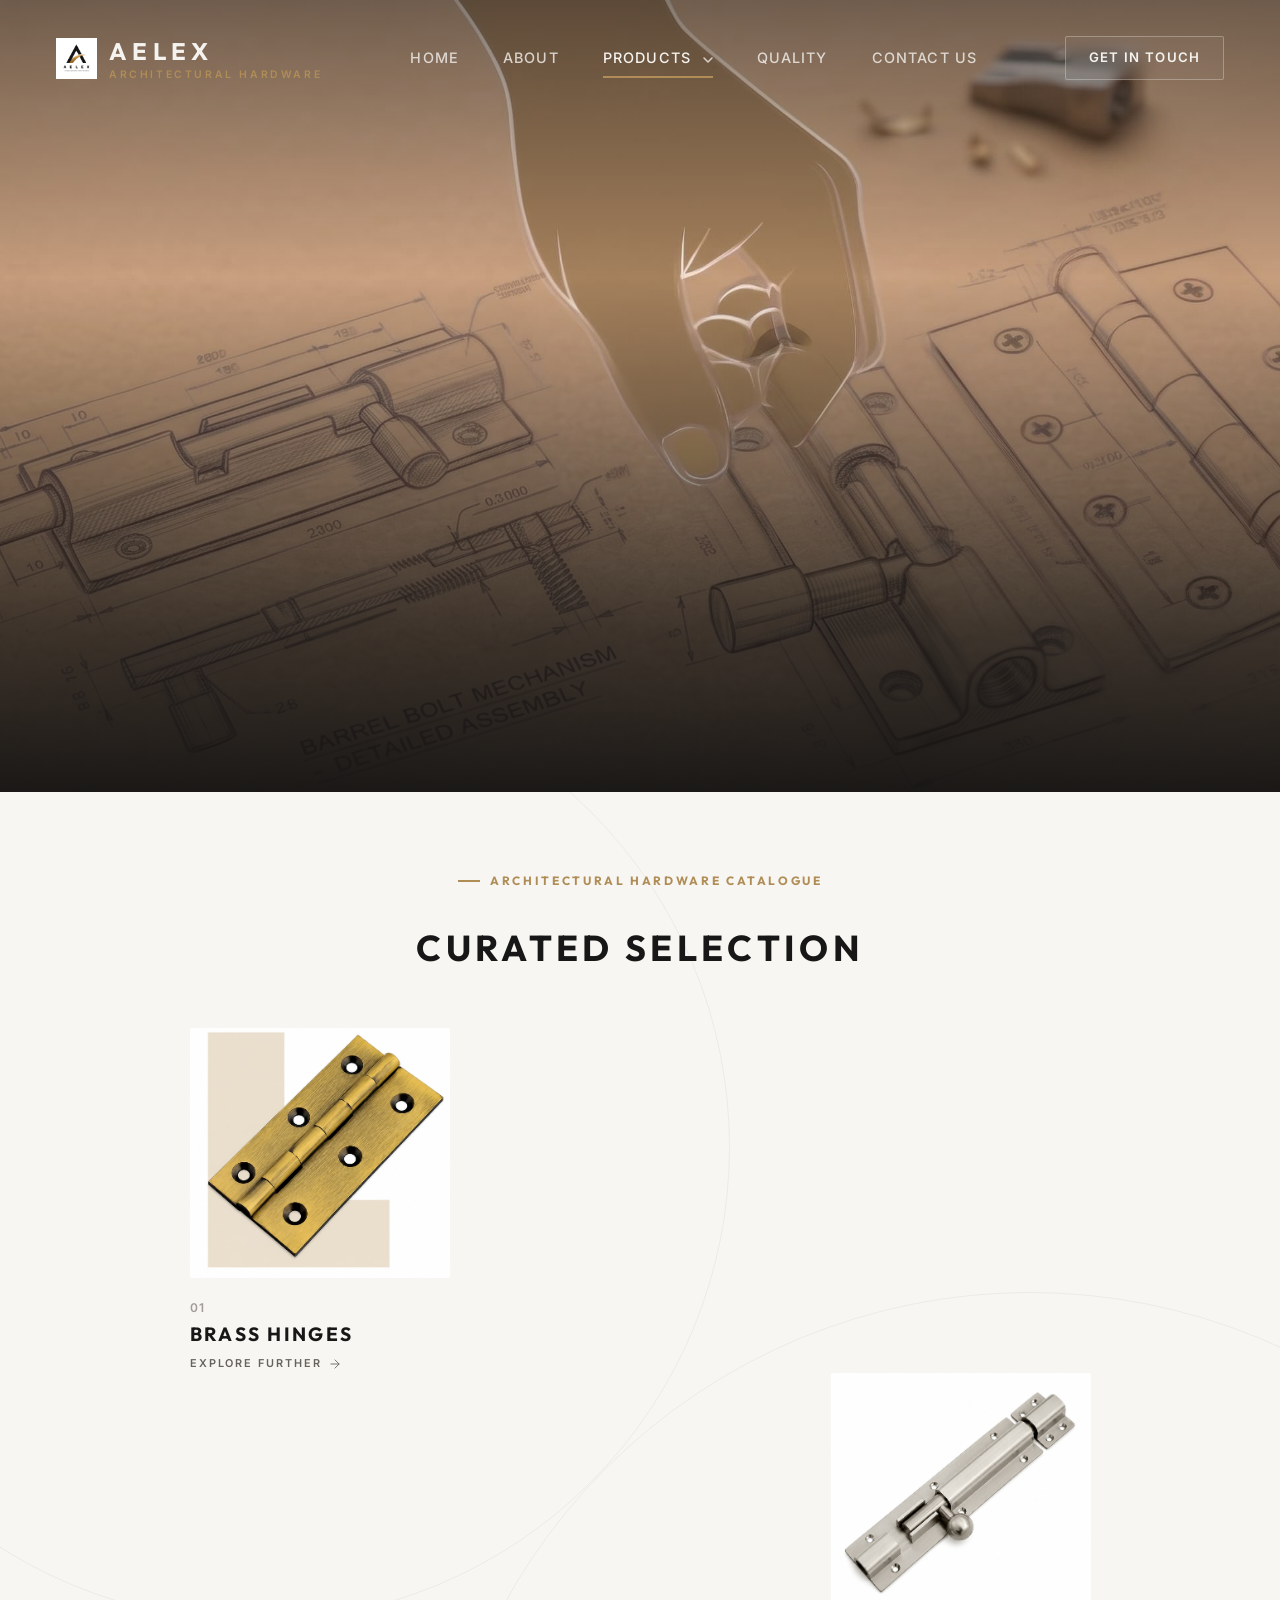
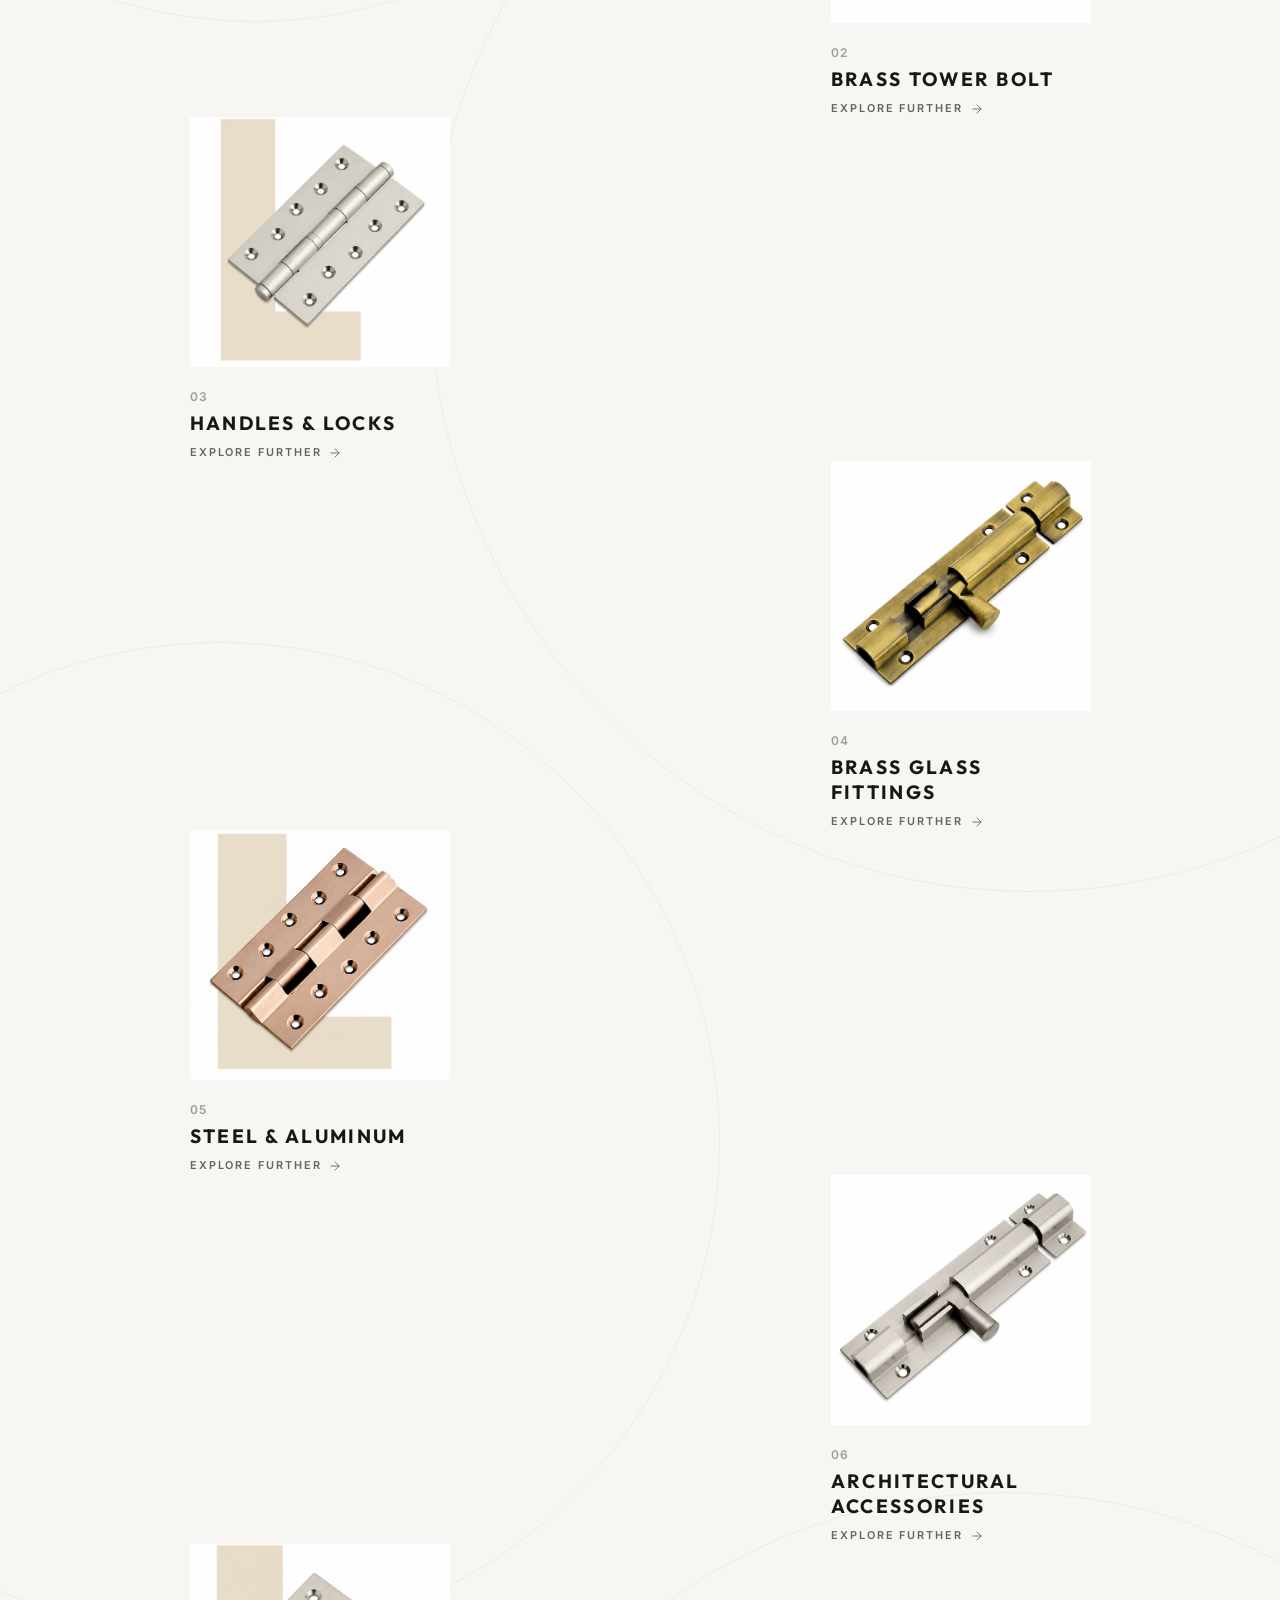
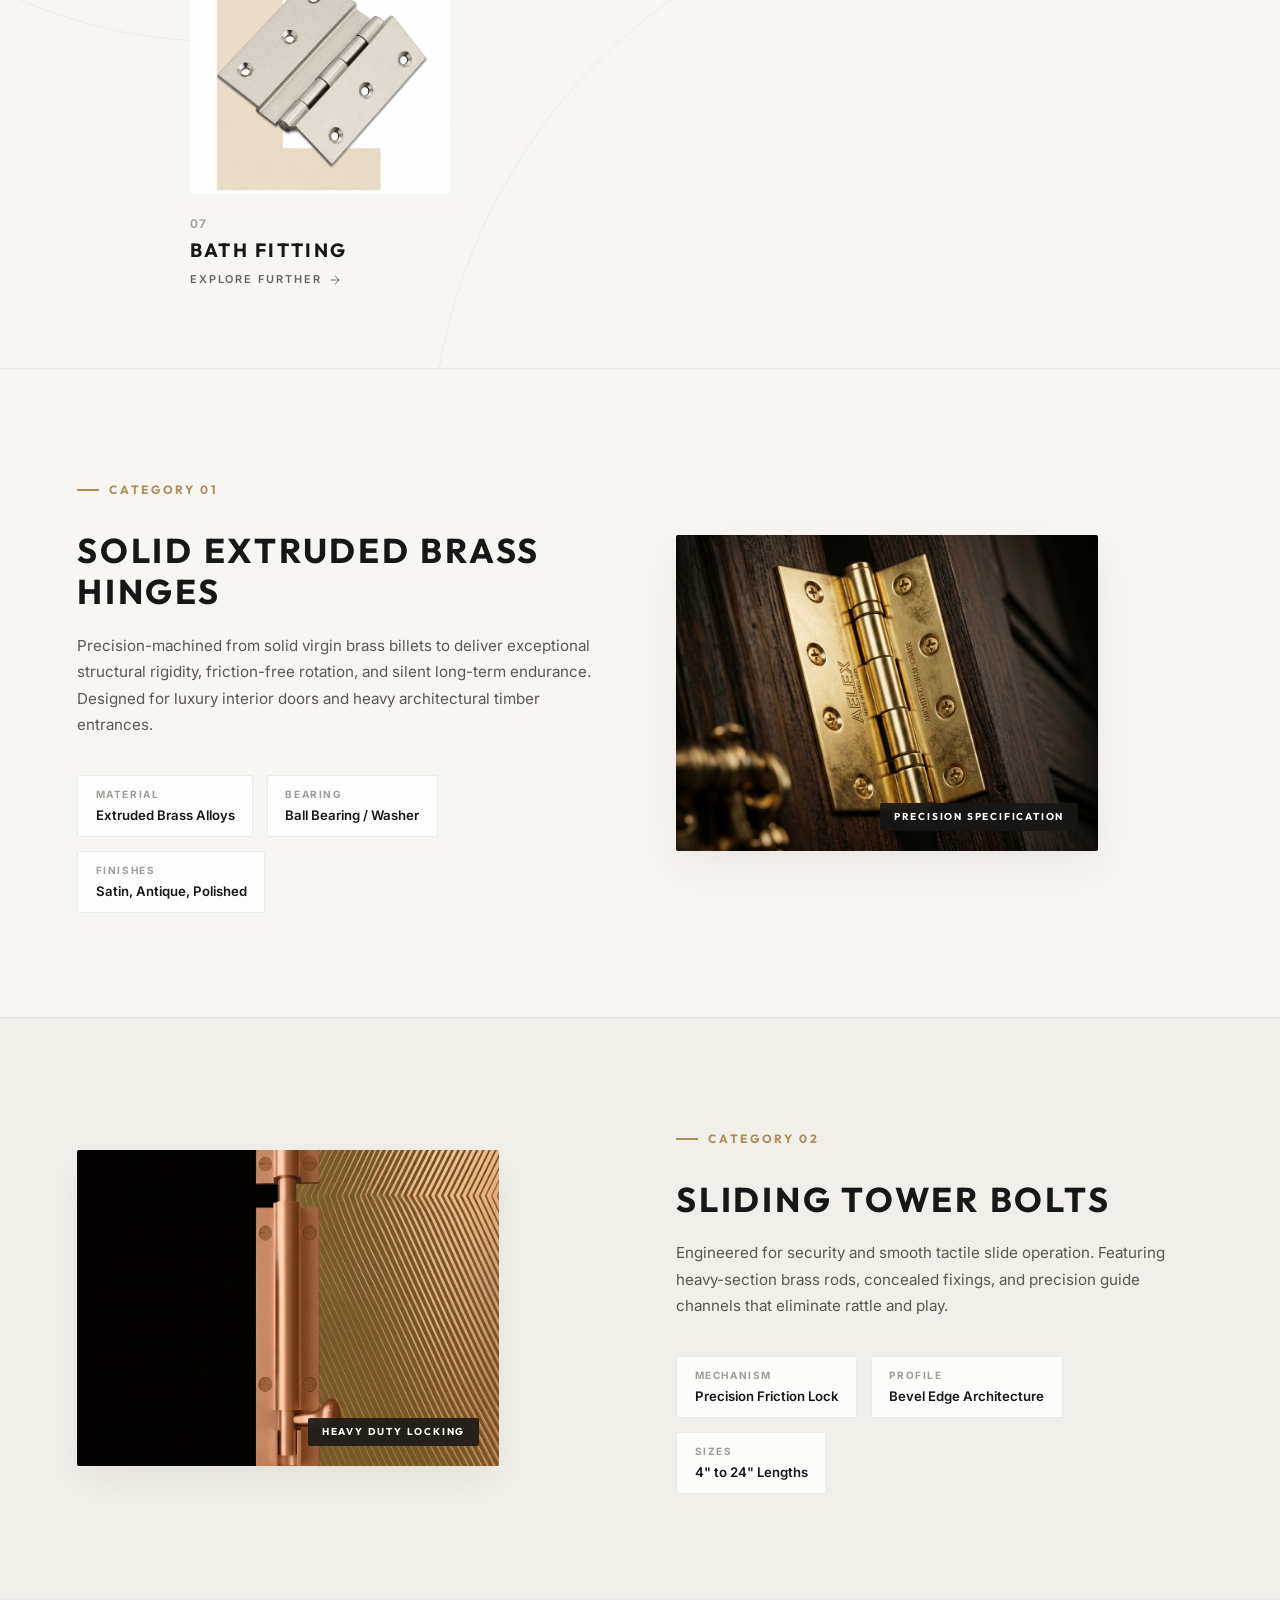
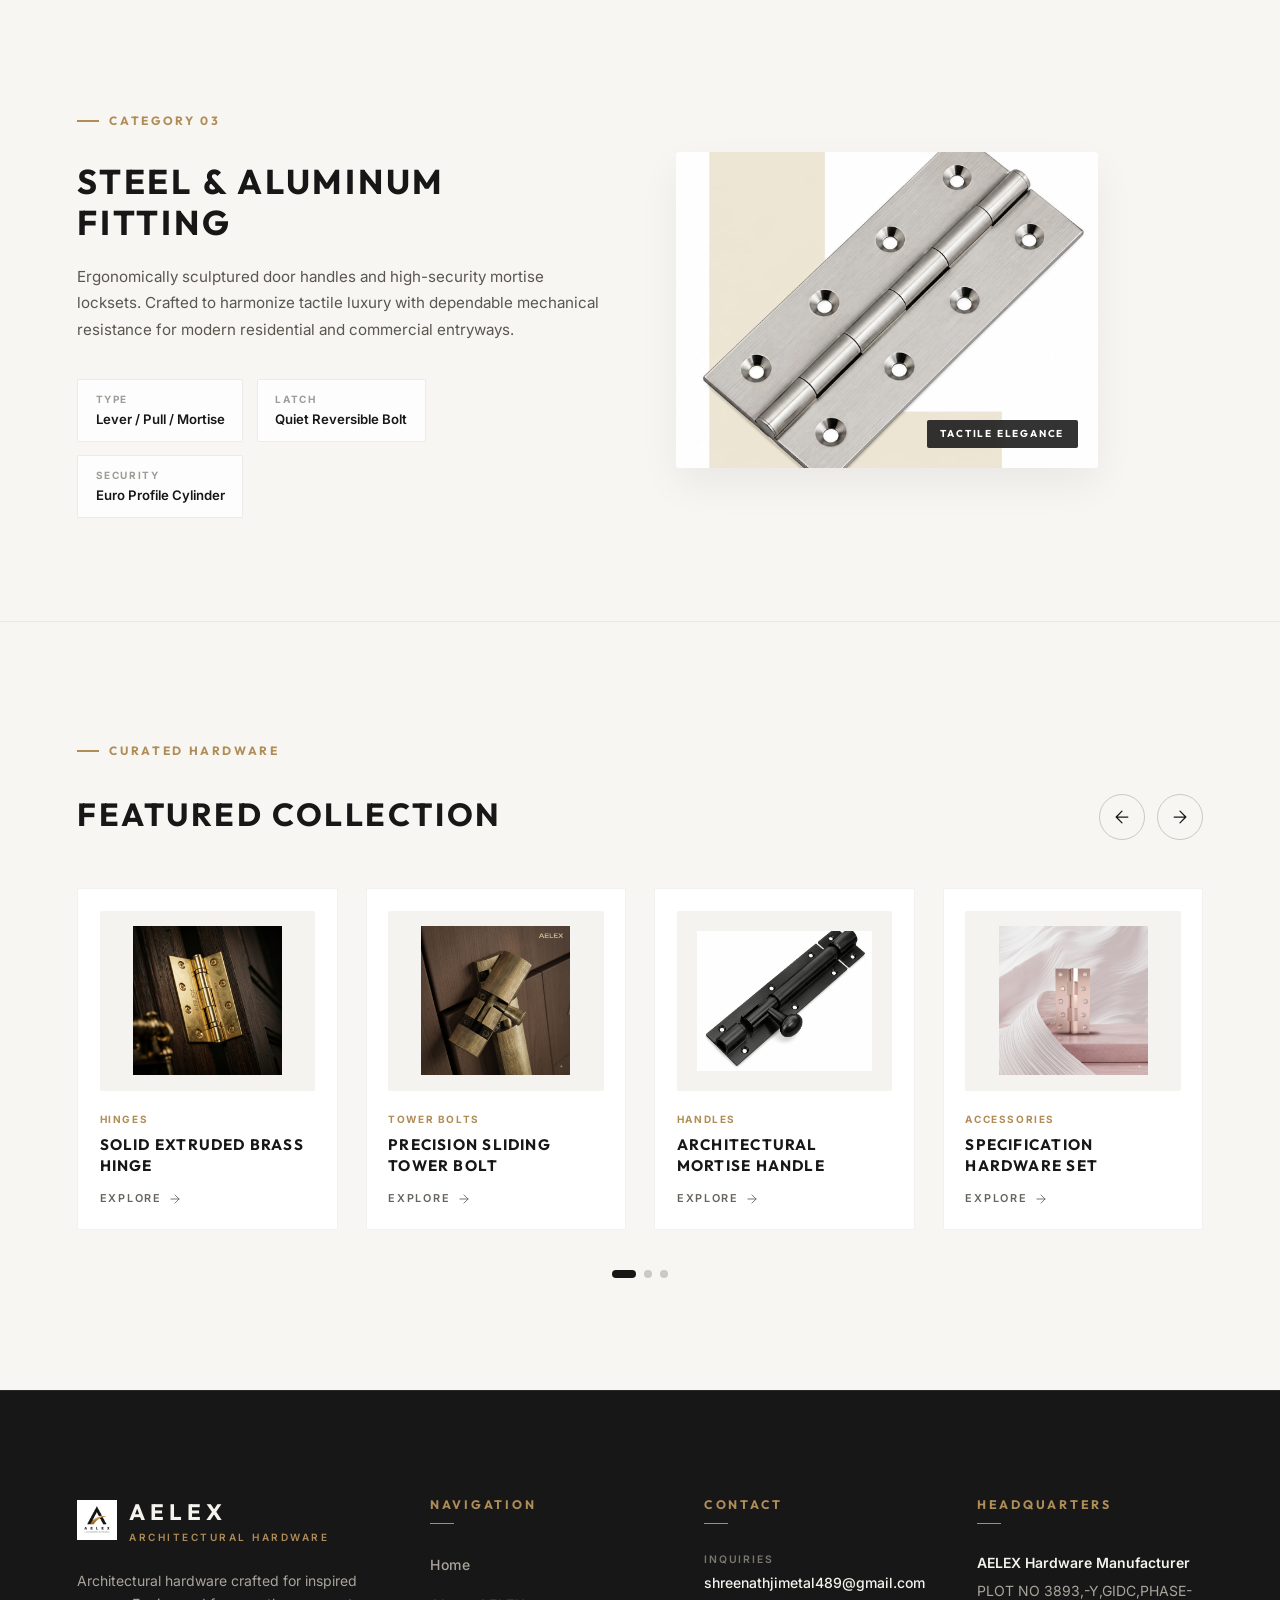
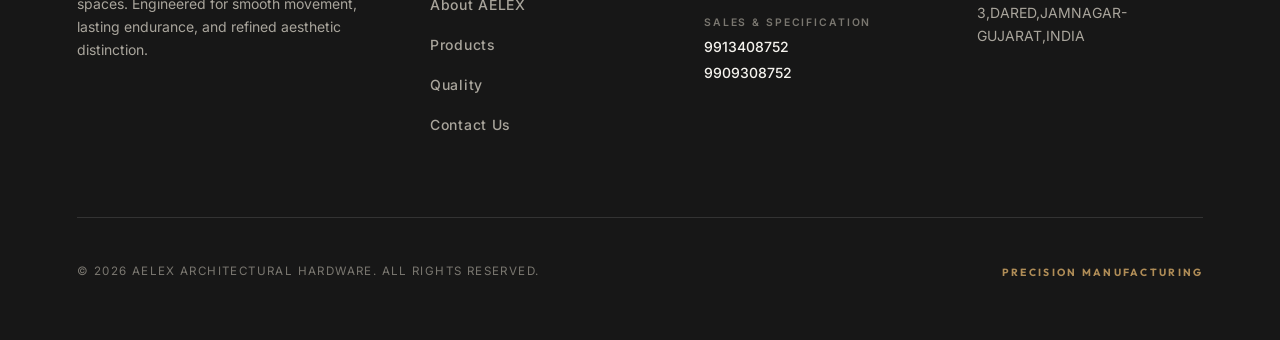
==== commit 7d4a1e94: "Add files via upload" ====
--- a/products.html
+++ b/products.html
@@ -21,12 +21,7 @@
        ========================================================================== -->
   <header class="site-header" id="site-header">
     <a href="index.html" class="brand-logo" aria-label="AELEX Home">
-      <div class="brand-mark">
-        <svg class="brand-mark-svg" viewBox="0 0 32 32">
-          <rect x="3" y="3" width="26" height="26" rx="2" stroke-linecap="round"/>
-          <path d="M10 22L16 10L22 22M12 18H20" stroke-linecap="round" stroke-linejoin="round"/>
-        </svg>
-      </div>
+      <img src="assets/images/aelexLogo.png" alt="AELEX Logo Icon" class="brand-mark-img">
       <div>
         <span class="brand-name">AELEX</span>
         <span class="brand-tagline">Architectural Hardware</span>
@@ -38,14 +33,26 @@
       <ul class="nav-menu">
         <li><a href="index.html#home" class="nav-link">Home</a></li>
         <li><a href="about.html" class="nav-link">About</a></li>
-        <li><a href="products.html" class="nav-link active">Products</a></li>
-        <li><a href="index.html#collection" class="nav-link">Collection</a></li>
-        <li><a href="#contact" class="nav-link">Contact</a></li>
+        <li class="nav-item-dropdown">
+          <a href="products.html" class="nav-link active" aria-haspopup="true" aria-expanded="false">
+            Products
+            <svg class="dropdown-chevron" viewBox="0 0 10 6" width="10" height="6" aria-hidden="true">
+              <path d="M1 1L5 5L9 1" stroke="currentColor" stroke-width="1.5" stroke-linecap="round" stroke-linejoin="round" fill="none"/>
+            </svg>
+          </a>
+          <ul class="dropdown-menu" aria-label="Product Categories">
+            <li><a href="brass-hinges.html" class="dropdown-item">BRASS HINGES</a></li>
+            <li><a href="brass-tower-bolt.html" class="dropdown-item">BRASS TOWER BOLT</a></li>
+            <li><a href="steel-aluminium-fittings.html" class="dropdown-item">STEEL &amp; ALUMINIUM FITTINGS</a></li>
+          </ul>
+        </li>
+        <li><a href="quality.html" class="nav-link">Quality</a></li>
+        <li><a href="contact.html" class="nav-link">Contact Us</a></li>
       </ul>
     </nav>
 
     <!-- Minimal Header Action Button -->
-    <a href="#contact" class="nav-cta-btn">Get In Touch</a>
+    <a href="contact.html" class="nav-cta-btn">Get In Touch</a>
 
     <!-- Mobile Navigation Hamburger Toggle -->
     <button class="mobile-nav-toggle" id="mobile-nav-toggle" aria-label="Toggle navigation menu" aria-expanded="false">
@@ -60,9 +67,21 @@
     <ul class="mobile-nav-links">
       <li><a href="index.html#home">Home</a></li>
       <li><a href="about.html">About</a></li>
-      <li><a href="products.html" class="active">Products</a></li>
-      <li><a href="index.html#collection">Collection</a></li>
-      <li><a href="#contact">Contact</a></li>
+      <li class="mobile-nav-dropdown">
+        <div class="mobile-dropdown-header">
+          <a href="products.html" class="mobile-nav-link-main active">Products</a>
+          <button class="mobile-dropdown-toggle" aria-label="Toggle Product Submenu" aria-expanded="false">
+            <span class="toggle-icon">+</span>
+          </button>
+        </div>
+        <ul class="mobile-submenu" aria-label="Product Submenu">
+          <li><a href="brass-hinges.html" class="mobile-submenu-link">BRASS HINGES</a></li>
+          <li><a href="brass-tower-bolt.html" class="mobile-submenu-link">BRASS TOWER BOLT</a></li>
+          <li><a href="steel-aluminium-fittings.html" class="mobile-submenu-link">STEEL &amp; ALUMINIUM FITTINGS</a></li>
+        </ul>
+      </li>
+      <li><a href="quality.html">Quality</a></li>
+      <li><a href="contact.html">Contact Us</a></li>
     </ul>
     <div class="mobile-drawer-footer">
       <p class="mobile-drawer-contact">AELEX HARDWARE MANUFACTURER</p>
@@ -74,12 +93,12 @@
        ========================================================================== -->
   <section class="product-hero-clean" id="product-hero" aria-label="AELEX Products Hero Banner">
     <div class="product-hero-bg-container">
-      <img src="assets/images/slide-4-architectural-hardware.png" alt="AELEX luxury architectural hardware set background" class="product-hero-bg-image">
+      <img src="assets/images/productslide.jpg" alt="AELEX luxury architectural hardware set background" class="product-hero-bg-image">
       <div class="product-hero-overlay"></div>
       <div class="product-hero-vignette"></div>
     </div>
 
-    <div class="product-hero-content-wrapper">
+    <!-- <div class="product-hero-content-wrapper">
       <div class="product-hero-eyebrow reveal-element delay-1">
         <span class="eyebrow-brass-bar"></span>
         <span>PRODUCTS</span>
@@ -100,7 +119,7 @@
           <span class="btn-arrow">&rarr;</span>
         </a>
       </div>
-    </div>
+    </div> -->
   </section>
 
   <!-- ==========================================================================
@@ -136,10 +155,10 @@
         <div class="asymmetrical-product-grid">
 
           <!-- Product 01: Brass Hinges (Left Align) -->
-          <div class="asym-product-card pos-left reveal-element delay-1">
-            <a href="#cat-hinges" class="asym-card-inner">
+          <div class="asym-product-card pos-left reveal-element reveal-left delay-1">
+            <a href="brass-hinges.html" class="asym-card-inner">
               <div class="asym-image-box">
-                <img src="assets/images/slide-1-brass-hinge.png" alt="AELEX Solid Extruded Brass Hinges" class="asym-product-img">
+                <img src="assets/images/brasshinges8.jpg" alt="AELEX Solid Extruded Brass Hinges" class="asym-product-img fit-cover">
               </div>
               <div class="asym-card-meta">
                 <span class="asym-number">01</span>
@@ -155,10 +174,10 @@
           </div>
 
           <!-- Product 02: Brass Tower Bolt (Right Align) -->
-          <div class="asym-product-card pos-right reveal-element delay-2">
-            <a href="#cat-tower-bolts" class="asym-card-inner">
+          <div class="asym-product-card pos-right reveal-element reveal-right delay-2">
+            <a href="brass-tower-bolt.html" class="asym-card-inner">
               <div class="asym-image-box">
-                <img src="assets/images/slide-2-brass-tower-bolt.png" alt="AELEX Solid Brass Tower Bolts" class="asym-product-img">
+                <img src="assets/images/brass_tworbolt1.jpg" alt="AELEX Solid Brass Tower Bolts" class="asym-product-img fit-cover">
               </div>
               <div class="asym-card-meta">
                 <span class="asym-number">02</span>
@@ -174,10 +193,10 @@
           </div>
 
           <!-- Product 03: Handles & Locks (Left Offset Align) -->
-          <div class="asym-product-card pos-left-offset reveal-element delay-1">
+          <div class="asym-product-card pos-left-offset reveal-element reveal-left delay-1">
             <a href="#cat-handles" class="asym-card-inner">
               <div class="asym-image-box">
-                <img src="assets/images/photo4.jpg" alt="AELEX Handles & Mortise Locks" class="asym-product-img fit-cover">
+                <img src="assets/images/brasshinges3.jpg" alt="AELEX Handles & Mortise Locks" class="asym-product-img fit-cover">
               </div>
               <div class="asym-card-meta">
                 <span class="asym-number">03</span>
@@ -193,10 +212,10 @@
           </div>
 
           <!-- Product 04: Brass Glass Fittings (Right Offset Align) -->
-          <div class="asym-product-card pos-right-offset reveal-element delay-2">
+          <div class="asym-product-card pos-right-offset reveal-element reveal-right delay-2">
             <a href="#cat-glass-fittings" class="asym-card-inner">
               <div class="asym-image-box">
-                <img src="assets/images/aelex5.jpg" alt="AELEX Brass Glass Fittings" class="asym-product-img fit-cover">
+                <img src="assets/images/brass_tworbolt5.jpg" alt="AELEX Brass Glass Fittings" class="asym-product-img fit-cover">
               </div>
               <div class="asym-card-meta">
                 <span class="asym-number">04</span>
@@ -212,10 +231,10 @@
           </div>
 
           <!-- Product 05: Steel & Aluminum (Left Align) -->
-          <div class="asym-product-card pos-left reveal-element delay-1">
-            <a href="#cat-steel-aluminum" class="asym-card-inner">
+          <div class="asym-product-card pos-left reveal-element reveal-left delay-1">
+            <a href="steel-aluminium-fittings.html" class="asym-card-inner">
               <div class="asym-image-box">
-                <img src="assets/images/photo1.jpg" alt="AELEX Steel & Aluminum Fittings" class="asym-product-img fit-cover">
+                <img src="assets/images/brasshinges5.jpg" alt="AELEX Steel & Aluminum Fittings" class="asym-product-img fit-cover">
               </div>
               <div class="asym-card-meta">
                 <span class="asym-number">05</span>
@@ -231,10 +250,10 @@
           </div>
 
           <!-- Product 06: Architectural Accessories (Right Align) -->
-          <div class="asym-product-card pos-right reveal-element delay-2">
+          <div class="asym-product-card pos-right reveal-element reveal-right delay-2">
             <a href="#cat-accessories" class="asym-card-inner">
               <div class="asym-image-box">
-                <img src="assets/images/slide-4-architectural-hardware.png" alt="AELEX Architectural Accessories" class="asym-product-img">
+                <img src="assets/images/brass_tworbolt4.jpg" alt="AELEX Architectural Accessories" class="asym-product-img fit-cover">
               </div>
               <div class="asym-card-meta">
                 <span class="asym-number">06</span>
@@ -253,7 +272,7 @@
           <div class="asym-product-card pos-left-offset reveal-element delay-1">
             <a href="#cat-bath-fittings" class="asym-card-inner">
               <div class="asym-image-box">
-                <img src="assets/images/photo5.jpg" alt="AELEX Bath Fittings & Hardware" class="asym-product-img fit-cover">
+                <img src="assets/images/brasshinges4.jpg" alt="AELEX Bath Fittings & Hardware" class="asym-product-img fit-cover">
               </div>
               <div class="asym-card-meta">
                 <span class="asym-number">07</span>
@@ -304,7 +323,7 @@
           </div>
           <div class="showcase-visual-col reveal-right">
             <div class="showcase-img-card">
-              <img src="assets/images/aelex3.jpg" alt="AELEX Solid Extruded Brass Hinges Detailed View" class="showcase-img">
+              <img src="assets/images/slide-1-brass-hinge.png" alt="AELEX Solid Extruded Brass Hinges Detailed View" class="showcase-img">
               <div class="showcase-badge">PRECISION SPECIFICATION</div>
             </div>
           </div>
@@ -320,7 +339,7 @@
         <div class="showcase-card-grid reverse-grid">
           <div class="showcase-visual-col reveal-left">
             <div class="showcase-img-card">
-              <img src="assets/images/aelex4.jpg" alt="AELEX Solid Brass Sliding Tower Bolts View" class="showcase-img">
+              <img src="assets/images/aelex3.jpg" alt="AELEX Solid Brass Sliding Tower Bolts View" class="showcase-img">
               <div class="showcase-badge">HEAVY DUTY LOCKING</div>
             </div>
           </div>
@@ -363,7 +382,7 @@
               <span class="eyebrow-brass-line"></span>
               <span>CATEGORY 03</span>
             </div>
-            <h2 class="showcase-category-title">HANDLES &amp; MORTISE LOCKS</h2>
+            <h2 class="showcase-category-title">STEEL &amp; ALUMINUM FITTING</h2>
             <p class="showcase-description">
               Ergonomically sculptured door handles and high-security mortise locksets. Crafted to harmonize tactile luxury with dependable mechanical resistance for modern residential and commercial entryways.
             </p>
@@ -384,7 +403,7 @@
           </div>
           <div class="showcase-visual-col reveal-right">
             <div class="showcase-img-card">
-              <img src="assets/images/photo2.jpg" alt="AELEX Architectural Handles & Locks Showcase" class="showcase-img">
+              <img src="assets/images/brasshinges7.jpg" alt="AELEX Architectural Handles & Locks Showcase" class="showcase-img">
               <div class="showcase-badge">TACTILE ELEGANCE</div>
             </div>
           </div>
@@ -395,83 +414,7 @@
     <!-- ==========================================================================
          SECTION 5 — PRODUCT CATEGORY SHOWCASE 04: STEEL & ALUMINUM FITTINGS
          ========================================================================== -->
-    <section class="category-showcase-section alt-bg" id="cat-steel-aluminum" aria-label="AELEX Steel & Aluminum Showcase">
-      <div class="showcase-container">
-        <div class="showcase-card-grid reverse-grid">
-          <div class="showcase-visual-col reveal-left">
-            <div class="showcase-img-card">
-              <img src="assets/images/photo3.jpg" alt="AELEX Stainless Steel Hardware View" class="showcase-img">
-              <div class="showcase-badge">CORROSION RESISTANT</div>
-            </div>
-          </div>
-          <div class="showcase-content-col reveal-right">
-            <div class="clean-eyebrow">
-              <span class="eyebrow-brass-line"></span>
-              <span>CATEGORY 04</span>
-            </div>
-            <h2 class="showcase-category-title">STEEL &amp; ALUMINUM FITTINGS</h2>
-            <p class="showcase-description">
-              High-grade stainless steel and extruded aluminum architectural hardware designed for high-humidity environments, coastal projects, and high-traffic institutional spaces requiring robust endurance.
-            </p>
-            <div class="showcase-spec-grid">
-              <div class="spec-pill">
-                <span class="spec-label">GRADE</span>
-                <span class="spec-val">AISI 304 / 316 Stainless</span>
-              </div>
-              <div class="spec-pill">
-                <span class="spec-label">SURFACE</span>
-                <span class="spec-val">Satin Brushed &amp; PVD</span>
-              </div>
-              <div class="spec-pill">
-                <span class="spec-label">TESTING</span>
-                <span class="spec-val">200,000 Cycle Tested</span>
-              </div>
-            </div>
-          </div>
-        </div>
-      </div>
-    </section>
-
-    <!-- ==========================================================================
-         SECTION 6 — PRODUCT CATEGORY SHOWCASE 05: GLASS & ARCHITECTURAL ACCESSORIES
-         ========================================================================== -->
-    <section class="category-showcase-section" id="cat-glass-fittings" aria-label="AELEX Glass & Architectural Accessories Showcase">
-      <div class="showcase-container">
-        <div class="showcase-card-grid">
-          <div class="showcase-content-col reveal-left">
-            <div class="clean-eyebrow">
-              <span class="eyebrow-brass-line"></span>
-              <span>CATEGORY 05</span>
-            </div>
-            <h2 class="showcase-category-title">GLASS &amp; ARCHITECTURAL ACCESSORIES</h2>
-            <p class="showcase-description">
-              Minimalist glass patch fittings, shower hinges, door stops, and architectural accessories engineered with sub-millimeter tolerances to ensure structural integrity and flawless aesthetic alignment.
-            </p>
-            <div class="showcase-spec-grid">
-              <div class="spec-pill">
-                <span class="spec-label">COMPATIBILITY</span>
-                <span class="spec-val">8mm to 12mm Glass</span>
-              </div>
-              <div class="spec-pill">
-                <span class="spec-label">GASKETING</span>
-                <span class="spec-val">High-Durability EPDM</span>
-              </div>
-              <div class="spec-pill">
-                <span class="spec-label">STYLE</span>
-                <span class="spec-val">Minimal Patch Profile</span>
-              </div>
-            </div>
-          </div>
-          <div class="showcase-visual-col reveal-right">
-            <div class="showcase-img-card">
-              <img src="assets/images/aelex5.jpg" alt="AELEX Glass & Architectural Accessories Showcase" class="showcase-img">
-              <div class="showcase-badge">ARCHITECTURAL SELECTION</div>
-            </div>
-          </div>
-        </div>
-      </div>
-    </section>
-
+  
     <!-- ==========================================================================
          SECTION 7 — PROFESSIONAL PRODUCT SLIDER (BEFORE FOOTER)
          ========================================================================== -->
@@ -525,7 +468,7 @@
             <!-- Slide Card 2 -->
             <div class="slider-card">
               <div class="slider-card-img-box">
-                <img src="assets/images/slide-2-brass-tower-bolt.png" alt="Sliding Tower Bolt" class="slider-card-img">
+                <img src="assets/images/aelex5.jpg" alt="Sliding Tower Bolt" class="slider-card-img">
               </div>
               <div class="slider-card-meta">
                 <span class="slider-card-category">TOWER BOLTS</span>
@@ -540,7 +483,7 @@
             <!-- Slide Card 3 -->
             <div class="slider-card">
               <div class="slider-card-img-box">
-                <img src="assets/images/photo4.jpg" alt="Mortise Lever Handle" class="slider-card-img fit-cover">
+                <img src="assets/images/brass_tworbolt3.jpg" alt="Mortise Lever Handle" class="slider-card-img fit-cover">
               </div>
               <div class="slider-card-meta">
                 <span class="slider-card-category">HANDLES</span>
@@ -555,7 +498,7 @@
             <!-- Slide Card 4 -->
             <div class="slider-card">
               <div class="slider-card-img-box">
-                <img src="assets/images/slide-4-architectural-hardware.png" alt="Architectural Hardware Accessories" class="slider-card-img">
+                <img src="assets/images/aelex2.jpg" alt="Architectural Hardware Accessories" class="slider-card-img">
               </div>
               <div class="slider-card-meta">
                 <span class="slider-card-category">ACCESSORIES</span>
@@ -622,12 +565,7 @@
         <!-- Column 1: Brand & Philosophy -->
         <div class="footer-col footer-col-brand reveal-element delay-1">
           <a href="index.html" class="footer-logo" aria-label="AELEX Home">
-            <div class="footer-logo-mark">
-              <svg class="footer-logo-svg" viewBox="0 0 32 32">
-                <rect x="3" y="3" width="26" height="26" rx="2" stroke-linecap="round"/>
-                <path d="M10 22L16 10L22 22M12 18H20" stroke-linecap="round" stroke-linejoin="round"/>
-              </svg>
-            </div>
+            <img src="assets/images/aelexLogo.png" alt="AELEX Logo Icon" class="footer-mark-img">
             <div>
               <span class="footer-brand-name">AELEX</span>
               <span class="footer-brand-tag">Architectural Hardware</span>
@@ -645,8 +583,8 @@
             <li><a href="index.html#home">Home</a></li>
             <li><a href="about.html">About AELEX</a></li>
             <li><a href="products.html">Products</a></li>
-            <li><a href="index.html#collection">Collection</a></li>
-            <li><a href="#contact">Contact</a></li>
+            <li><a href="quality.html">Quality</a></li>
+            <li><a href="#contact">Contact Us</a></li>
           </ul>
         </div>
 
@@ -656,11 +594,12 @@
           <div class="footer-contact-details">
             <div class="contact-item">
               <span class="contact-label">INQUIRIES</span>
-              <a href="mailto:info@aelexhardware.com" class="contact-value">info@aelexhardware.com</a>
+              <a href="mailto:shreenathjimetal489@gmail.com" class="contact-value">shreenathjimetal489@gmail.com</a>
             </div>
             <div class="contact-item">
               <span class="contact-label">SALES &amp; SPECIFICATION</span>
-              <a href="tel:+919825000000" class="contact-value">+91 98250 XXXXX</a>
+              <a href="tel:9913408752" class="contact-value">9913408752</a>
+              <a href="tel:9909308752" class="contact-value">9909308752</a>
             </div>
           </div>
         </div>
@@ -670,8 +609,7 @@
           <h3 class="footer-col-title">HEADQUARTERS</h3>
           <address class="footer-address">
             <p class="address-name">AELEX Hardware Manufacturer</p>
-            <p class="address-line">Industrial Area, Rajkot</p>
-            <p class="address-line">Gujarat, India 360004</p>
+            <p class="address-line">PLOT NO 3893,-Y,GIDC,PHASE-3,DARED,JAMNAGAR-GUJARAT,INDIA</p>
           </address>
         </div>
 
--- a/css/style.css
+++ b/css/style.css
@@ -115,6 +115,20 @@
   z-index: 102;
 }
 
+.brand-mark-img {
+  width: 41px;
+  height: 41px;
+  object-fit: contain;
+  display: block;
+  background:white ;
+  flex-shrink: 0;
+  transition: transform 0.3s ease;
+}
+
+.brand-logo:hover .brand-mark-img {
+  transform: scale(1.05);
+}
+
 .brand-mark {
   width: 32px;
   height: 32px;
@@ -155,6 +169,21 @@
   margin-top: -3px;
   font-weight: 600;
 }
+
+.footer-mark-img {
+  width: 40px;
+  height: 40px;
+  object-fit: contain;
+  display: block;
+  background: white;
+  flex-shrink: 0;
+  transition: transform 0.3s ease;
+}
+
+.footer-logo:hover .footer-mark-img {
+  transform: scale(1.05);
+}
+
 
 /* Navigation Links */
 .nav-menu {
@@ -195,6 +224,111 @@
 .nav-link:hover::after,
 .nav-link.active::after {
   width: 100%;
+}
+
+/* --------------------------------------------------------------------------
+   Product Dropdown Menu (Desktop & Mobile)
+   -------------------------------------------------------------------------- */
+.nav-item-dropdown {
+  position: relative;
+  display: flex;
+  align-items: center;
+}
+
+.dropdown-chevron {
+  margin-left: 0.4rem;
+  transition: transform 0.3s var(--ease-out-smooth);
+  vertical-align: middle;
+  display: inline-block;
+  opacity: 0.8;
+}
+
+.nav-item-dropdown:hover .dropdown-chevron,
+.nav-item-dropdown:focus-within .dropdown-chevron,
+.nav-item-dropdown.is-open .dropdown-chevron {
+  transform: rotate(180deg);
+  opacity: 1;
+  color: var(--color-brass-primary);
+}
+
+.dropdown-menu {
+  position: absolute;
+  top: 100%;
+  left: 50%;
+  transform: translateX(-50%) translateY(-5px);
+  min-width: 250px;
+  background-color: rgba(22, 22, 22, 0.96);
+  backdrop-filter: blur(16px);
+  -webkit-backdrop-filter: blur(16px);
+  border: 1px solid rgba(176, 141, 87, 0.25);
+  border-radius: 3px;
+  padding: 0.65rem 0;
+  margin: 0;
+  list-style: none;
+  box-shadow: 0 16px 40px rgba(0, 0, 0, 0.6), 0 0 24px rgba(176, 141, 87, 0.12);
+  opacity: 0;
+  visibility: hidden;
+  pointer-events: none;
+  transition: opacity 0.25s var(--ease-out-smooth), transform 0.25s var(--ease-out-smooth), visibility 0.25s;
+  z-index: 120;
+}
+
+/* Invisible Hover Bridge to prevent premature closing */
+.dropdown-menu::before {
+  content: '';
+  position: absolute;
+  top: -12px;
+  left: 0;
+  width: 100%;
+  height: 12px;
+}
+
+.nav-item-dropdown:hover .dropdown-menu,
+.nav-item-dropdown:focus-within .dropdown-menu,
+.nav-item-dropdown.is-open .dropdown-menu {
+  opacity: 1;
+  visibility: visible;
+  pointer-events: auto;
+  transform: translateX(-50%) translateY(0);
+}
+
+.dropdown-item {
+  display: block;
+  padding: 0.65rem 1.5rem;
+  font-family: var(--font-body);
+  font-size: 0.8rem;
+  font-weight: 500;
+  letter-spacing: 0.09em;
+  text-transform: uppercase;
+  color: rgba(245, 243, 239, 0.85);
+  text-decoration: none;
+  transition: all 0.2s var(--ease-out-smooth);
+  position: relative;
+  white-space: nowrap;
+}
+
+.dropdown-item::before {
+  content: '';
+  position: absolute;
+  left: 0.85rem;
+  top: 50%;
+  transform: translateY(-50%) scaleY(0);
+  width: 2px;
+  height: 14px;
+  background-color: var(--color-brass-primary);
+  transition: transform 0.2s var(--ease-out-smooth);
+}
+
+.dropdown-item:hover,
+.dropdown-item:focus {
+  color: var(--color-warm-offwhite);
+  background-color: rgba(176, 141, 87, 0.1);
+  padding-left: 1.75rem;
+}
+
+.dropdown-item:hover::before,
+.dropdown-item:focus::before {
+  transform: translateY(-50%) scaleY(1);
 }
 
 /* Header Contact/CTA button */
@@ -631,6 +765,8 @@
   opacity: 0;
   visibility: hidden;
   transition: opacity 0.4s var(--ease-out-smooth), visibility 0.4s var(--ease-out-smooth);
+  overflow-y: auto;
+  padding: 2rem 1.5rem;
 }
 
 .mobile-nav-drawer.open {
@@ -643,7 +779,10 @@
   text-align: center;
   display: flex;
   flex-direction: column;
-  gap: 2rem;
+  gap: 1.75rem;
+  width: 100%;
+  max-width: 400px;
+  margin: 0 auto;
 }
 
 .mobile-nav-links a {
@@ -662,6 +801,96 @@
   color: var(--color-brass-primary);
 }
 
+/* Mobile Dropdown & Accordion Submenu */
+.mobile-nav-dropdown {
+  width: 100%;
+  display: flex;
+  flex-direction: column;
+  align-items: center;
+}
+
+.mobile-dropdown-header {
+  display: inline-flex;
+  align-items: center;
+  justify-content: center;
+  gap: 0.65rem;
+  cursor: pointer;
+  user-select: none;
+}
+
+.mobile-dropdown-toggle {
+  background: transparent;
+  border: 1px solid rgba(176, 141, 87, 0.4);
+  color: var(--color-brass-primary);
+  width: 32px;
+  height: 32px;
+  border-radius: 50%;
+  display: inline-flex;
+  align-items: center;
+  justify-content: center;
+  cursor: pointer;
+  transition: all 0.3s var(--ease-out-smooth);
+  padding: 0;
+}
+
+.toggle-icon {
+  font-size: 1.2rem;
+  font-weight: 400;
+  line-height: 1;
+  transition: transform 0.3s ease;
+  display: block;
+}
+
+.mobile-nav-dropdown.open .mobile-dropdown-toggle {
+  border-color: var(--color-brass-light);
+  background: rgba(176, 141, 87, 0.15);
+  color: var(--color-warm-offwhite);
+}
+
+.mobile-submenu {
+  list-style: none;
+  padding: 0;
+  margin: 0;
+  max-height: 0;
+  overflow: hidden;
+  opacity: 0;
+  visibility: hidden;
+  transition: max-height 0.35s cubic-bezier(0.16, 1, 0.3, 1), opacity 0.35s ease, visibility 0.35s, margin-top 0.35s ease;
+  display: flex;
+  flex-direction: column;
+  gap: 0.75rem;
+  text-align: center;
+  width: 100%;
+  margin-top: 0;
+}
+
+.mobile-nav-dropdown.open .mobile-submenu {
+  max-height: 300px;
+  opacity: 1;
+  visibility: visible;
+  margin-top: 1rem;
+}
+
+.mobile-submenu-link {
+  font-family: var(--font-body) !important;
+  font-size: 0.95rem !important;
+  font-weight: 500 !important;
+  letter-spacing: 0.1em !important;
+  text-transform: uppercase !important;
+  color: rgba(245, 243, 239, 0.75) !important;
+  text-decoration: none !important;
+  transition: color 0.3s ease !important;
+  display: block !important;
+  padding: 0.35rem 0.75rem !important;
+  white-space: normal !important;
+  word-break: break-word !important;
+}
+
+.mobile-submenu-link:hover,
+.mobile-submenu-link:active {
+  color: var(--color-brass-primary) !important;
+}
+
 .mobile-drawer-footer {
   margin-top: 3.5rem;
   text-align: center;
@@ -805,6 +1034,10 @@
   .site-header {
     padding: 1.75rem 2.5rem;
   }
+  .brand-mark-img {
+    width: 36px;
+    height: 36px;
+  }
   .nav-menu {
     gap: 1.75rem;
   }
@@ -873,6 +1106,10 @@
 @media (max-width: 768px) {
   .site-header {
     padding: 1.25rem 1.5rem;
+  }
+  .brand-mark-img {
+    width: 32px;
+    height: 32px;
   }
   
   .nav-menu,
@@ -2563,6 +2800,16 @@
   font-size: 0.875rem;
   line-height: 1.6;
   color: #A9A59C;
+  overflow-wrap: break-word;
+  word-wrap: break-word;
+}
+
+.address-line,
+.contact-value,
+.factory-info-text,
+.quick-info-val {
+  overflow-wrap: break-word;
+  word-wrap: break-word;
 }
 
 .address-name {
@@ -2869,7 +3116,7 @@
 .about-hero-clean {
   position: relative;
   width: 100%;
-  height: 70vh;
+  height: 88vh;
   min-height: 520px;
   background-color: var(--color-graphite-dark, #121212);
   color: var(--color-warm-offwhite, #F5F3EF);
@@ -2901,7 +3148,7 @@
   left: 0;
   width: 100%;
   height: 100%;
-  background: var(--overlay-dark, linear-gradient(90deg, rgba(18, 18, 18, 0.88) 0%, rgba(18, 18, 18, 0.55) 50%, rgba(18, 18, 18, 0.65) 100%));
+  /* background: var(--overlay-dark, linear-gradient(90deg, rgba(18, 18, 18, 0.88) 0%, rgba(18, 18, 18, 0.55) 50%, rgba(18, 18, 18, 0.65) 100%)); */
 }
 
 .about-hero-vignette {
@@ -3398,7 +3645,7 @@
 .product-hero-clean {
   position: relative;
   width: 100%;
-  height: 68vh;
+  height: 88vh;
   min-height: 500px;
   background-color: var(--color-graphite-dark, #121212);
   color: var(--color-warm-offwhite, #F5F3EF);
@@ -3430,7 +3677,7 @@
   left: 0;
   width: 100%;
   height: 100%;
-  background: var(--overlay-dark, linear-gradient(90deg, rgba(18, 18, 18, 0.88) 0%, rgba(18, 18, 18, 0.55) 50%, rgba(18, 18, 18, 0.65) 100%));
+  /* background: var(--overlay-dark, linear-gradient(90deg, rgba(18, 18, 18, 0.88) 0%, rgba(18, 18, 18, 0.55) 50%, rgba(18, 18, 18, 0.65) 100%)); */
 }
 
 .product-hero-vignette {
@@ -4130,7 +4377,7 @@
 .product-collection-editorial {
   position: relative;
   width: 100%;
-  padding: 6rem 6% 8rem;
+  padding: 4.5rem 6% 5rem;
   background-color: var(--bg-editorial, #F7F6F2);
   overflow: hidden;
 }
@@ -4187,7 +4434,7 @@
 }
 
 .editorial-collection-header {
-  margin-bottom: 4.5rem;
+  margin-bottom: 3.25rem;
   text-align: center;
 }
 
@@ -4204,7 +4451,6 @@
 .asymmetrical-product-grid {
   display: flex;
   flex-direction: column;
-  gap: 5.5rem;
   width: 100%;
 }
 
@@ -4217,26 +4463,26 @@
 
 .asym-product-card.pos-left {
   justify-content: flex-start;
-  padding-left: 5%;
+  padding-left: 10%;
 }
 
 .asym-product-card.pos-right {
   justify-content: flex-end;
-  padding-right: 5%;
+  padding-right: 10%;
 }
 
 .asym-product-card.pos-left-offset {
   justify-content: flex-start;
-  padding-left: 18%;
+  padding-left: 10%;
 }
 
 .asym-product-card.pos-right-offset {
   justify-content: flex-end;
-  padding-right: 18%;
+  padding-right: 10%;
 }
 
 .asym-card-inner {
-  width: 360px;
+  width: 260px;
   max-width: 100%;
   display: flex;
   flex-direction: column;
@@ -4248,14 +4494,12 @@
 .asym-image-box {
   width: 100%;
   height: 250px;
-  background-color: #EEEEEC;
   border-radius: 2px;
   position: relative;
   overflow: hidden;
   display: flex;
   align-items: center;
   justify-content: center;
-  padding: 1.75rem;
   transition: background-color 0.35s ease, box-shadow 0.35s ease;
 }
 
@@ -4300,6 +4544,15 @@
   color: #171717;
   transition: color 0.3s ease;
   line-height: 1.3;
+}
+
+.asym-product-desc {
+  font-family: var(--font-body);
+  font-size: 0.85rem;
+  font-weight: 400;
+  line-height: 1.55;
+  color: var(--color-text-muted-dark, #5A5751);
+  margin: 0.35rem 0 0.5rem;
 }
 
 .asym-explore-btn {
@@ -4436,7 +4689,7 @@
 
 .showcase-img-card {
   position: relative;
-  width: 100%;
+  width: 80%;
   aspect-ratio: 4 / 3;
   background-color: #E6E4DE;
   border-radius: 2px;
@@ -4588,7 +4841,6 @@
 
 .slider-card-img {
   max-width: 85%;
-  max-height: 85%;
   object-fit: contain;
   transition: transform 0.45s var(--ease-out-smooth);
 }
@@ -4684,35 +4936,114 @@
 }
 
 /* --------------------------------------------------------------------------
-   4. SCROLL ANIMATIONS FOR NEW SECTIONS
+   4. SCROLL-BASED REVEAL ANIMATIONS (DIRECTIONAL & STAGGERED)
    -------------------------------------------------------------------------- */
-.js-enabled .product-collection-editorial .reveal-element,
-.js-enabled .category-showcase-section .reveal-element,
-.js-enabled .product-slider-section .reveal-element {
+
+/* General Upward Reveal Elements */
+.js-enabled .reveal-element {
   opacity: 0;
   transform: translateY(28px);
-  transition: opacity 0.8s var(--ease-out-smooth), transform 0.8s var(--ease-out-smooth);
-}
-
-.js-enabled .category-showcase-section .reveal-left {
+  transition: opacity 0.85s cubic-bezier(0.25, 1, 0.5, 1), transform 0.85s cubic-bezier(0.25, 1, 0.5, 1);
+  will-change: opacity, transform;
+}
+
+/* Left-Side Directional Reveal (Desktop: -60px) */
+.js-enabled .reveal-left,
+.js-enabled .asym-product-card.pos-left,
+.js-enabled .asym-product-card.pos-left-offset {
   opacity: 0;
-  transform: translateX(-35px);
-  transition: opacity 0.8s var(--ease-out-smooth), transform 0.8s var(--ease-out-smooth);
-}
-
-.js-enabled .category-showcase-section .reveal-right {
+  transform: translateX(-60px);
+  transition: opacity 0.85s cubic-bezier(0.25, 1, 0.5, 1), transform 0.85s cubic-bezier(0.25, 1, 0.5, 1);
+  will-change: opacity, transform;
+}
+
+/* Right-Side Directional Reveal (Desktop: 60px) */
+.js-enabled .reveal-right,
+.js-enabled .asym-product-card.pos-right,
+.js-enabled .asym-product-card.pos-right-offset {
   opacity: 0;
-  transform: translateX(35px);
-  transition: opacity 0.8s var(--ease-out-smooth), transform 0.8s var(--ease-out-smooth);
-}
-
+  transform: translateX(60px);
+  transition: opacity 0.85s cubic-bezier(0.25, 1, 0.5, 1), transform 0.85s cubic-bezier(0.25, 1, 0.5, 1);
+  will-change: opacity, transform;
+}
+
+/* Active / In-View State for Parent Container or Individual Element */
+.js-enabled .reveal-element.in-view,
+.js-enabled .reveal-element.is-visible,
+.js-enabled .reveal-left.in-view,
+.js-enabled .reveal-left.is-visible,
+.js-enabled .reveal-right.in-view,
+.js-enabled .reveal-right.is-visible,
+.js-enabled .asym-product-card.in-view,
+.js-enabled .asym-product-card.is-visible,
 .product-collection-editorial.in-view .reveal-element,
+.product-collection-editorial.in-view .reveal-left,
+.product-collection-editorial.in-view .reveal-right,
+.product-collection-editorial.in-view .asym-product-card,
 .category-showcase-section.in-view .reveal-element,
-.product-slider-section.in-view .reveal-element,
 .category-showcase-section.in-view .reveal-left,
-.category-showcase-section.in-view .reveal-right {
-  opacity: 1;
-  transform: translate(0, 0);
+.category-showcase-section.in-view .reveal-right,
+.product-slider-section.in-view .reveal-element {
+  opacity: 1 !important;
+  transform: translate(0, 0) !important;
+}
+
+/* Inner Text Element Staggering within Product Cards */
+.js-enabled .asym-card-inner .asym-image-box {
+  transition-delay: 0ms;
+}
+.js-enabled .asym-card-inner .asym-number {
+  transition-delay: 80ms;
+}
+.js-enabled .asym-card-inner .asym-product-name {
+  transition-delay: 120ms;
+}
+.js-enabled .asym-card-inner .asym-product-desc {
+  transition-delay: 160ms;
+}
+.js-enabled .asym-card-inner .asym-explore-btn {
+  transition-delay: 200ms;
+}
+
+/* Responsive Translation Distances (Prevents Horizontal Scrollbar) */
+@media (max-width: 992px) {
+  .js-enabled .reveal-left,
+  .js-enabled .asym-product-card.pos-left,
+  .js-enabled .asym-product-card.pos-left-offset {
+    transform: translateX(-40px);
+  }
+
+  .js-enabled .reveal-right,
+  .js-enabled .asym-product-card.pos-right,
+  .js-enabled .asym-product-card.pos-right-offset {
+    transform: translateX(40px);
+  }
+}
+
+@media (max-width: 575px) {
+  .js-enabled .reveal-left,
+  .js-enabled .asym-product-card.pos-left,
+  .js-enabled .asym-product-card.pos-left-offset {
+    transform: translateX(-25px);
+  }
+
+  .js-enabled .reveal-right,
+  .js-enabled .asym-product-card.pos-right,
+  .js-enabled .asym-product-card.pos-right-offset {
+    transform: translateX(25px);
+  }
+}
+
+/* Accessibility: Reduced Motion Support */
+@media (prefers-reduced-motion: reduce) {
+  .js-enabled .reveal-element,
+  .js-enabled .reveal-left,
+  .js-enabled .reveal-right,
+  .js-enabled .asym-product-card {
+    opacity: 1 !important;
+    transform: none !important;
+    transition: none !important;
+  }
 }
 
 /* --------------------------------------------------------------------------
@@ -4725,14 +5056,17 @@
 }
 
 @media (max-width: 992px) {
-  .product-collection-editorial,
+  .product-collection-editorial {
+    padding: 3.5rem 5% 4rem;
+  }
+
   .category-showcase-section,
   .product-slider-section {
     padding: 5rem 5%;
   }
 
   .asymmetrical-product-grid {
-    gap: 4rem;
+    gap: 3rem;
   }
 
   .asym-product-card.pos-left,
@@ -4763,14 +5097,17 @@
 }
 
 @media (max-width: 768px) {
-  .product-collection-editorial,
+  .product-collection-editorial {
+    padding: 3rem 4% 3.5rem;
+  }
+
   .category-showcase-section,
   .product-slider-section {
     padding: 4rem 4%;
   }
 
   .asymmetrical-product-grid {
-    gap: 3.5rem;
+    gap: 2.5rem;
   }
 
   .asym-product-card {
@@ -4795,10 +5132,17 @@
 }
 
 @media (max-width: 575px) {
-  .product-collection-editorial,
+  .product-collection-editorial {
+    padding: 2.5rem 1.25rem 3rem;
+  }
+
   .category-showcase-section,
   .product-slider-section {
     padding: 3.5rem 1.25rem;
+  }
+
+  .asymmetrical-product-grid {
+    gap: 2rem;
   }
 
   .editorial-collection-title,
@@ -4816,12 +5160,377 @@
   }
 }
 
-
-
-
-
-
-
-
-
-
+/* --------------------------------------------------------------------------
+   6. QUALITY PAGE STYLING (PRINCIPLES, PROCESS TIMELINE, CTA)
+   -------------------------------------------------------------------------- */
+.principles-grid {
+  display: grid;
+  grid-template-columns: repeat(4, 1fr);
+  gap: 2rem;
+  margin-top: 3.5rem;
+}
+
+.principle-card {
+  background: rgba(255, 255, 255, 0.6);
+  border: 1px solid rgba(23, 23, 23, 0.08);
+  padding: 2.25rem 1.75rem;
+  border-radius: 4px;
+  position: relative;
+  transition: transform 0.4s var(--ease-out-smooth), box-shadow 0.4s var(--ease-out-smooth);
+}
+
+.principle-card:hover {
+  transform: translateY(-4px);
+  box-shadow: 0 12px 28px rgba(0, 0, 0, 0.04);
+}
+
+.principle-number {
+  font-family: var(--font-heading);
+  font-size: 1.25rem;
+  font-weight: 700;
+  color: var(--accent-brass, #C5A059);
+  letter-spacing: 0.1em;
+  margin-bottom: 0.75rem;
+  display: block;
+}
+
+.principle-title {
+  font-family: var(--font-heading);
+  font-size: 1.2rem;
+  font-weight: 700;
+  letter-spacing: 0.08em;
+  text-transform: uppercase;
+  color: #171717;
+  margin-bottom: 0.75rem;
+}
+
+.principle-desc {
+  font-family: var(--font-body);
+  font-size: 0.925rem;
+  color: #555;
+  line-height: 1.6;
+}
+
+/* Quality Process Section */
+.quality-process-section {
+  position: relative;
+  width: 100%;
+  padding: 5.5rem 6%;
+  background-color: #171717;
+  color: #F7F6F2;
+  overflow: hidden;
+}
+
+.process-header {
+  text-align: center;
+  margin-bottom: 4rem;
+}
+
+.process-header .clean-eyebrow span {
+  color: var(--accent-brass, #C5A059);
+}
+
+.process-title {
+  font-family: var(--font-heading);
+  font-size: 2.25rem;
+  font-weight: 700;
+  letter-spacing: 0.12em;
+  text-transform: uppercase;
+  color: #FFFFFF;
+  margin-top: 0.5rem;
+}
+
+.process-grid {
+  display: grid;
+  grid-template-columns: repeat(4, 1fr);
+  gap: 2rem;
+  position: relative;
+  max-width: 1360px;
+  margin: 0 auto;
+}
+
+.process-step {
+  position: relative;
+  padding: 2rem 1.5rem;
+  background: rgba(255, 255, 255, 0.03);
+  border: 1px solid rgba(255, 255, 255, 0.08);
+  border-radius: 4px;
+}
+
+.process-step-num {
+  font-family: var(--font-heading);
+  font-size: 1.75rem;
+  font-weight: 800;
+  color: var(--accent-brass, #C5A059);
+  margin-bottom: 1rem;
+  display: block;
+}
+
+.process-step-title {
+  font-family: var(--font-heading);
+  font-size: 1.1rem;
+  font-weight: 700;
+  letter-spacing: 0.08em;
+  text-transform: uppercase;
+  color: #FFFFFF;
+  margin-bottom: 0.75rem;
+}
+
+.process-step-desc {
+  font-family: var(--font-body);
+  font-size: 0.9rem;
+  color: #A0A0A0;
+  line-height: 1.6;
+}
+
+/* Quality CTA Section */
+.quality-cta-section {
+  position: relative;
+  width: 100%;
+  padding: 5rem 6%;
+  background-color: var(--bg-editorial, #F7F6F2);
+  text-align: center;
+}
+
+.quality-cta-container {
+  max-width: 760px;
+  margin: 0 auto;
+}
+
+.quality-cta-title {
+  font-family: var(--font-heading);
+  font-size: 2.25rem;
+  font-weight: 700;
+  letter-spacing: 0.1em;
+  text-transform: uppercase;
+  color: #171717;
+  margin: 0.75rem 0 1.25rem;
+}
+
+.quality-cta-desc {
+  font-family: var(--font-body);
+  font-size: 1.05rem;
+  color: #4A4A4A;
+  line-height: 1.65;
+  margin-bottom: 2.25rem;
+}
+
+/* Quality Media Queries */
+@media (max-width: 992px) {
+  .principles-grid,
+  .process-grid {
+    grid-template-columns: repeat(2, 1fr);
+    gap: 1.5rem;
+  }
+}
+
+@media (max-width: 575px) {
+  .principles-grid,
+  .process-grid {
+    grid-template-columns: 1fr;
+    gap: 1.25rem;
+  }
+
+  .quality-process-section {
+    padding: 4rem 1.25rem;
+  }
+
+  .quality-cta-section {
+    padding: 3.5rem 1.25rem;
+  }
+}
+
+/* --------------------------------------------------------------------------
+   7. CONTACT US PAGE STYLING (FORM, INPUTS, FACTORY LOCATION)
+   -------------------------------------------------------------------------- */
+.contact-form-wrapper {
+  background: #FFFFFF;
+  border: 1px solid rgba(23, 23, 23, 0.08);
+  border-radius: 4px;
+  padding: 2.75rem 2.25rem;
+  box-shadow: 0 16px 36px rgba(0, 0, 0, 0.03);
+}
+
+.contact-form-group {
+  margin-bottom: 1.5rem;
+  display: flex;
+  flex-direction: column;
+}
+
+.contact-form-row {
+  display: grid;
+  grid-template-columns: 1fr 1fr;
+  gap: 1.5rem;
+}
+
+.form-label {
+  font-family: var(--font-heading);
+  font-size: 0.8rem;
+  font-weight: 700;
+  letter-spacing: 0.1em;
+  text-transform: uppercase;
+  color: #171717;
+  margin-bottom: 0.5rem;
+}
+
+.form-input,
+.form-textarea {
+  width: 100%;
+  max-width: 100%;
+  padding: 0.9rem 1.1rem;
+  font-family: var(--font-body);
+  font-size: 0.95rem;
+  color: #171717;
+  background-color: #FBFBFA;
+  border: 1px solid rgba(23, 23, 23, 0.15);
+  border-radius: 3px;
+  transition: border-color 0.3s ease, box-shadow 0.3s ease, background-color 0.3s ease;
+  box-sizing: border-box;
+}
+
+.form-textarea {
+  resize: vertical;
+  min-height: 130px;
+}
+
+.form-input:focus,
+.form-textarea:focus {
+  outline: none;
+  background-color: #FFFFFF;
+  border-color: var(--accent-brass, #C5A059);
+  box-shadow: 0 0 0 3px rgba(197, 160, 89, 0.12);
+}
+
+.form-input::placeholder,
+.form-textarea::placeholder {
+  color: #A0A0A0;
+}
+
+.form-submit-btn {
+  width: 100%;
+  margin-top: 0.75rem;
+  justify-content: center;
+}
+
+.contact-quick-info {
+  margin-top: 2rem;
+  display: flex;
+  flex-direction: column;
+  gap: 1.25rem;
+}
+
+.quick-info-item {
+  display: flex;
+  flex-direction: column;
+}
+
+.quick-info-label {
+  font-family: var(--font-heading);
+  font-size: 0.75rem;
+  font-weight: 700;
+  letter-spacing: 0.1em;
+  text-transform: uppercase;
+  color: var(--accent-brass, #C5A059);
+  margin-bottom: 0.25rem;
+}
+
+.quick-info-val {
+  font-family: var(--font-body);
+  font-size: 0.95rem;
+  color: #333;
+  text-decoration: none;
+}
+
+/* Factory Info Grid */
+.factory-info-grid {
+  display: flex;
+  flex-direction: column;
+  gap: 1.5rem;
+  margin-top: 2rem;
+}
+
+.factory-info-card {
+  padding: 1.25rem 1.5rem;
+  background: rgba(255, 255, 255, 0.6);
+  border: 1px solid rgba(23, 23, 23, 0.08);
+  border-radius: 4px;
+}
+
+.factory-info-title {
+  font-family: var(--font-heading);
+  font-size: 0.85rem;
+  font-weight: 700;
+  letter-spacing: 0.1em;
+  text-transform: uppercase;
+  color: var(--accent-brass, #C5A059);
+  margin-bottom: 0.35rem;
+}
+
+.factory-info-text {
+  font-family: var(--font-body);
+  font-size: 0.95rem;
+  color: #222;
+  line-height: 1.5;
+}
+
+/* Contact Media Queries */
+@media (max-width: 768px) {
+  .contact-form-row {
+    grid-template-columns: 1fr;
+    gap: 0;
+  }
+
+  .contact-form-wrapper {
+    padding: 2rem 1.25rem;
+  }
+}
+
+/* Contact Inline Form Validation & Status Messaging */
+.form-input.is-invalid,
+.form-textarea.is-invalid {
+  border-color: #D9534F !important;
+  background-color: #FFF8F8 !important;
+  box-shadow: 0 0 0 3px rgba(217, 83, 79, 0.12) !important;
+}
+
+.form-error-msg {
+  font-family: var(--font-body);
+  font-size: 0.75rem;
+  color: #D9534F;
+  margin-top: 0.35rem;
+  display: block;
+  font-weight: 500;
+}
+
+.form-status-box {
+  margin-top: 1.25rem;
+  padding: 1rem 1.25rem;
+  border-radius: 3px;
+  font-family: var(--font-body);
+  font-size: 0.9rem;
+  line-height: 1.5;
+  display: none;
+}
+
+.form-status-box.success {
+  display: block;
+  background-color: rgba(176, 141, 87, 0.08);
+  border: 1px solid var(--accent-brass, #C5A059);
+  color: #171717;
+}
+
+.form-status-box.error {
+  display: block;
+  background-color: #FFF8F8;
+  border: 1px solid #D9534F;
+  color: #D9534F;
+}
+
+/* Hero Background Image Scaling */
+.product-hero-bg-image {
+  transition: transform 1.4s cubic-bezier(0.16, 1, 0.3, 1);
+}
+
+.product-hero-clean.in-view .product-hero-bg-image {
+  transform: scale(1.04);
+}
